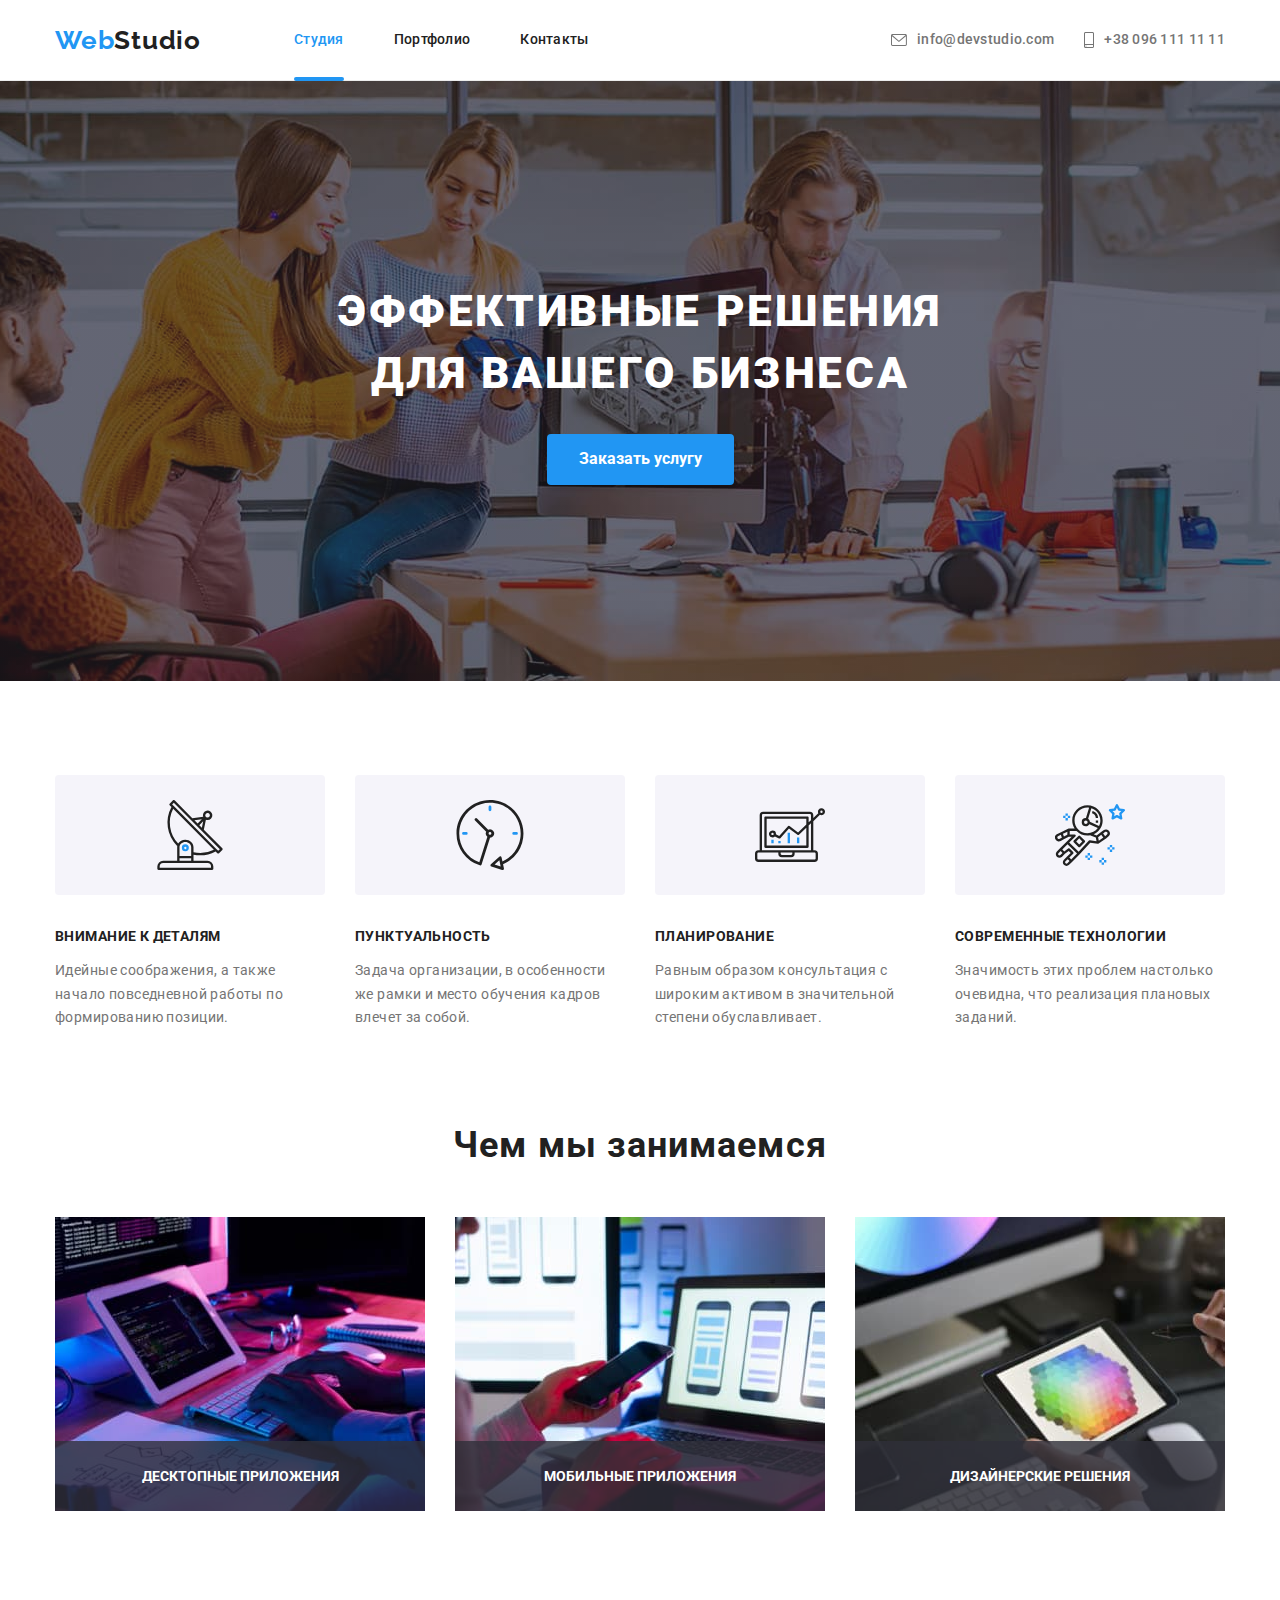
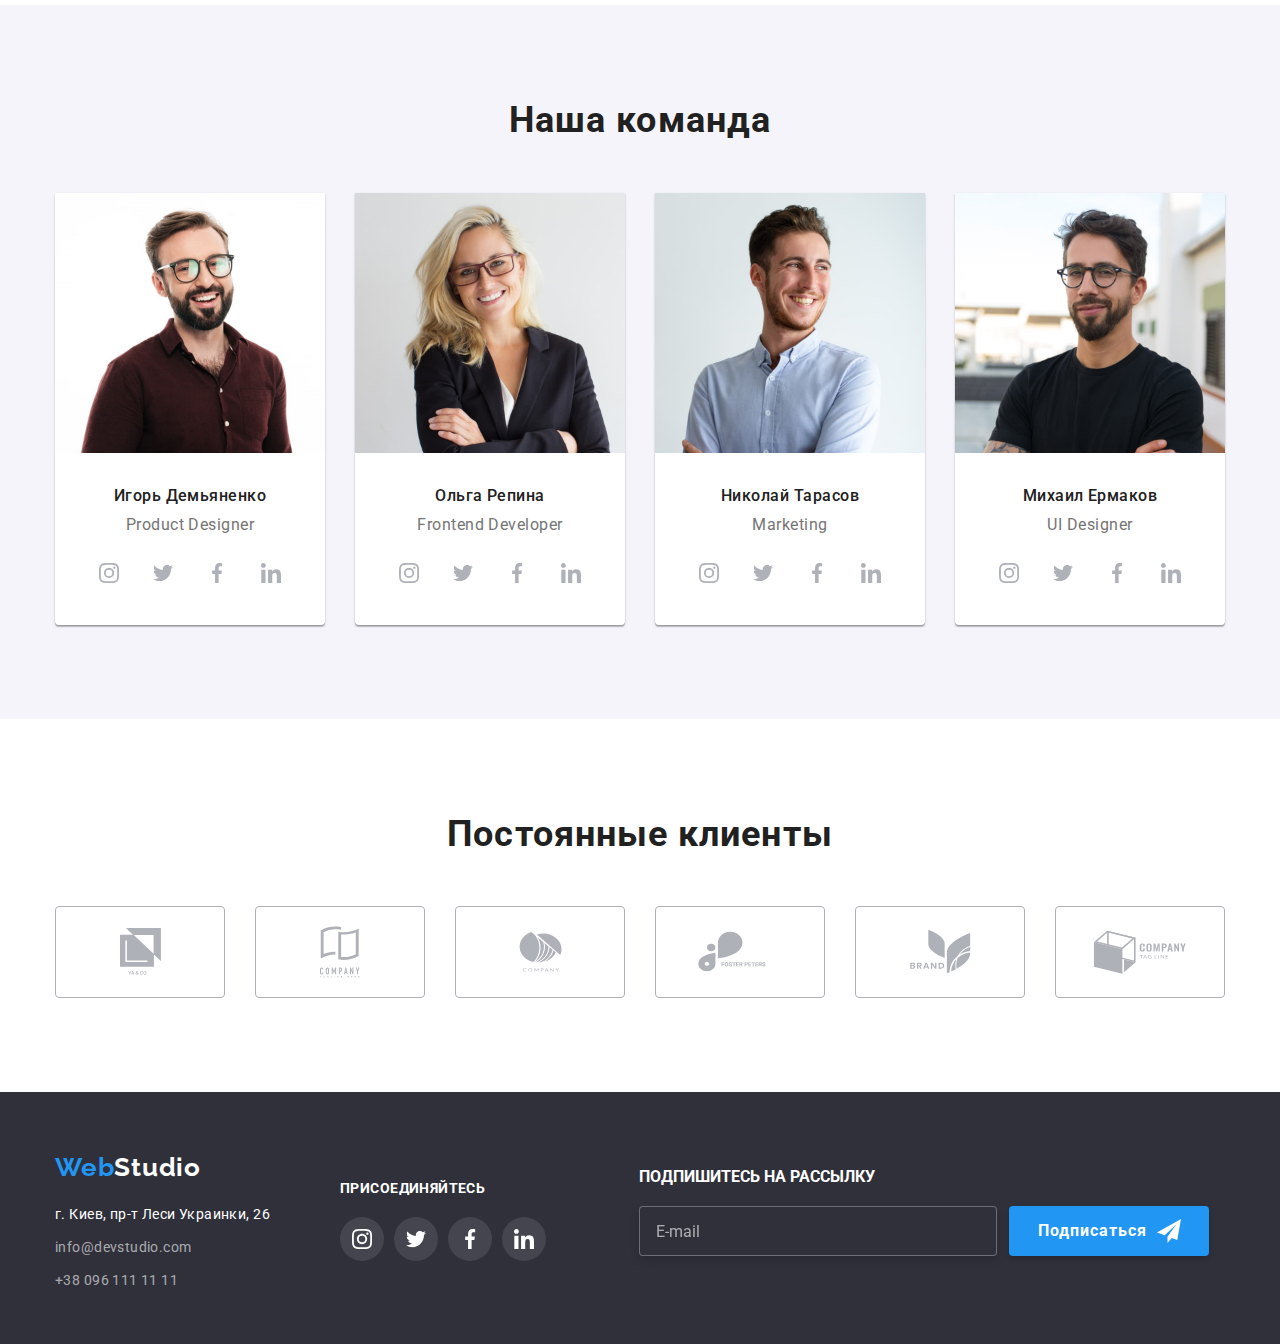
==== index.html @ 185f6398 "Initial commit" ====
<!DOCTYPE html>
<html lang="ru">
<head>
    <meta charset="UTF-8">
    <meta http-equiv="X-UA-Compatible" content="IE=edge">
    <meta name="viewport" content="width=device-width, initial-scale=1.0">
    <title>Web studio</title>
    <link href="https://fonts.googleapis.com/css2?family=Raleway:wght@700&family=Roboto:wght@400;500;700;900&display=swap"
        rel="stylesheet">
    <link rel="stylesheet" href="https://cdnjs.cloudflare.com/ajax/libs/modern-normalize/1.1.0/modern-normalize.min.css">
    <link rel="stylesheet" href="./css/modern-nomalize.css"/>
    <link rel="stylesheet" href="./css/styles.css">
</head>
<body>
    <header class="header">
       <div class="container header-main">
            <nav class="container-nav">
                <a href="./index.html" class="logo-header box"><span class="blue">Web</span>Studio</a>
                <ul class="list">
                    <li><a href="./index.html" class="studio is-active current box">Студия</a></li>
                    <li><a href="./portfolio.html" class="portfolio box">Портфолио</a></li>
                    <li><a href="" class="contacts box">Контакты</a></li>
                </ul>
            </nav>
            <div class="container-div">
                <ul class="list-adress">
                    <li class="adressli">
                        <a href="mailto:info@devstudio.com" class="mail box">
                            <svg class="icon-mail" width="16px" height="12px">
                               <use class="use-mail" href="./imeges/hw/icons.svg#envelope1"></use>
                            </svg>
                            info@devstudio.com</a>
                    </li>
                    <li class="adressli">
                        <a href="tel:+380961111111" class="tel box">
                            <svg class="icon-tel" width="10px" height="16px">
                               <use href="./imeges/hw/icons.svg#smartphone2"></use>
                            </svg>
                            +38 096 111 11 11</a>
                    </li>
                </ul>
            </div>
       </div>
    </header>   
    <main>
        <div class="background-hero">
          <section class="hero">
            <div class="container">
                <h1 class="title">Эффективные решения для вашего бизнеса</h1>
                <button data-modal-open class="button service">Заказать услугу</button>
            </div>
          </section>
        </div>
        <section class="description">
            <div class="container">
                <ul class="lists-a">
                    <li class="box plate">
                        <h3 class="title-attention">Внимание к деталям</h3>
                        <p class="paragraph-ideological">Идейные соображения, а также начало повседневной работы по формированию
                            позиции.</p>
                    </li>
                    <li class="box clock">
                        <h3 class="title-punctuality">Пунктуальность</h3>
                        <p class="paragraph-a-task">Задача организации, в особенности же рамки и место обучения кадров влечет за
                            собой.</p>
                    </li>
                    <li class="box diagram">
                        <h3 class="title-planning">Планирование</h3>
                        <p class="paragraph-equal">Равным образом консультация с широким активом в значительной степени
                            обуславливает.</p>
                    </li>
                    <li class="box astronaut">
                        <h3 class="title-modern">Современные технологии</h3>
                        <p class="paragraph-significance">Значимость этих проблем настолько очевидна, что реализация плановых
                            заданий.</p>
                    </li>
                </ul>
            </div>
        </section>
        <section class="doing">
            <div class="container">
                <h2 class="title-doing">Чем мы занимаемся</h2>
                <ul class="lists-b">
                    <div class="div-doing">
                       <li><img src="./imeges/Чем-мы-занимаемся/img-1.jpg" class="img1 box" alt="img-1.jpg" width="370" height="294"></li>
                       <p class="title-doing-icon">Десктопные приложения</p>
                    </div>
                    <div class="div-doing">
                       <li><img src="./imeges/Чем-мы-занимаемся/img-2.jpg" class="img2 box" alt="img-2.jpg" width="370" height="294"></li>
                       <p class="title-doing-icon">Мобильные приложения</p>
                    </div>
                    <div class="div-doing">
                       <li><img src="./imeges/Чем-мы-занимаемся/img-3.jpg" class="img3 box" alt="img-3.jpg" width="370" height="294"></li>
                       <p class="title-doing-icon">Дизайнерские решения</p>
                </div>
                    
                </ul>
            </div>
        </section>
        <section class="ourteam">
            <div class="container">
                <h2 class="title-team">Наша команда</h2>
                <ul class="lists-c">
                    <li class="igor box"><img src="./imeges/Наша-команда/img-1.jpg" alt="img-1.jpg" width="270" height="260">
                        <div class="employee-and-position">
                            <h3 class="name">Игорь Демьяненко</h3>
                            <p class="position">Product Designer</p>
                            <div class="div-network">
                                <ul class="network box">
                                    <li class="network-employee">
                                        <a class="instagram" href="" target="_blank" rel="noopener noreffer" aria-label="Instagram-icon">
                                        <svg class="svg-instagram" width="20px" height="20px">
                                            <use href="./imeges/hw/icons.svg#instagram1"></use>
                                        </svg>
                                        </a>
                                    </li>
                                    <li class="network-employee">
                                        <a class="twitter" href="">
                                        <svg class="svg-twitter" width="20px" height="20px">
                                            <use href="./imeges/hw/icons.svg#twitter2"></use>
                                        </svg>
                                        </a>
                                    </li>
                                    <li class="network-employee">
                                        <a class="facebook" href="">
                                        <svg class="svg-facebook" width="20px" height="20px">
                                            <use href="./imeges/hw/icons.svg#facebook3"></use>
                                        </svg>
                                        </a>
                                    </li>
                                    <li class="network-employee">
                                        <a class="linkedin" href="">
                                        <svg class="svg-linkedin" width="20px" height="20px">
                                            <use href="./imeges/hw/icons.svg#linkedin4"></use>
                                        </svg>
                                        </a>
                                    </li>
                                </ul>
                            </div>
                        </div> 
                    </li>
                    <li class="olga box"><img src="./imeges/Наша-команда/img-2.jpg" alt="img-2.jpg" width="270" height="260">
                        <div class="employee-and-position">
                            <h3 class="name">Ольга Репина</h3>
                            <p class="position">Frontend Developer</p>
                            <div class="div-network">
                                <ul class="network box">
                                    <li class="network-employee">
                                        <a class="instagram" href="">
                                            <svg class="svg-instagram" width="20px" height="20px">
                                                <use href="./imeges/hw/icons.svg#instagram1"></use>
                                            </svg>
                                        </a>
                                    </li>
                                    <li class="network-employee">
                                        <a class="twitter" href="">
                                            <svg class="svg-twitter" width="20px" height="20px">
                                                <use href="./imeges/hw/icons.svg#twitter2"></use>
                                            </svg>
                                        </a>
                                    </li>
                                    <li class="network-employee">
                                        <a class="facebook" href="">
                                            <svg class="svg-facebook" width="20px" height="20px">
                                                <use href="./imeges/hw/icons.svg#facebook3"></use>
                                            </svg>
                                        </a>
                                    </li>
                                    <li class="network-employee">
                                        <a class="linkedin" href="">
                                            <svg class="svg-linkedin" width="20px" height="20px">
                                                <use href="./imeges/hw/icons.svg#linkedin4"></use>
                                            </svg>
                                        </a>
                                    </li>
                                </ul>
                            </div>
                        </div>
                    </li>
                    <li class="nicholas box"><img src="./imeges/Наша-команда/img-3.jpg" alt="img-3.jpg" width="270" height="260">
                        <div class="employee-and-position">
                            <h3 class="name">Николай Тарасов</h3>
                            <p class="position">Marketing</p>
                            <div class="div-network">
                                <ul class="network box">
                                    <li class="network-employee">
                                        <a class="instagram" href="">
                                            <svg class="svg-instagram" width="20px" height="20px">
                                                <use href="./imeges/hw/icons.svg#instagram1"></use>
                                            </svg>
                                        </a>
                                    </li>
                                    <li class="network-employee">
                                        <a class="twitter" href="">
                                            <svg class="svg-twitter" width="20px" height="20px">
                                                <use href="./imeges/hw/icons.svg#twitter2"></use>
                                            </svg>
                                        </a>
                                    </li>
                                    <li class="network-employee">
                                        <a class="facebook" href="">
                                            <svg class="svg-facebook" width="20px" height="20px">
                                                <use href="./imeges/hw/icons.svg#facebook3"></use>
                                            </svg>
                                        </a>
                                    </li>
                                    <li class="network-employee">
                                        <a class="linkedin" href="">
                                            <svg class="svg-linkedin" width="20px" height="20px">
                                                <use href="./imeges/hw/icons.svg#linkedin4"></use>
                                            </svg>
                                        </a>
                                    </li>
                                </ul>
                            </div>
                        </div>
                    </li>
                    <li class="michael box"><img src="./imeges/Наша-команда/img-4.jpg" alt="img-3.jpg" width="270" height="260">
                        <div class="employee-and-position">
                            <h3 class="name">Михаил Ермаков</h3>
                            <p class="position">UI Designer</p>
                            <div class="div-network">
                                <ul class="network box">
                                    <li class="network-employee">
                                        <a class="instagram" href="">
                                            <svg class="svg-instagram" width="20px" height="20px">
                                                <use href="./imeges/hw/icons.svg#instagram1"></use>
                                            </svg>
                                        </a>
                                    </li>
                                    <li class="network-employee">
                                        <a class="twitter" href="">
                                            <svg class="svg-twitter" width="20px" height="20px">
                                                <use href="./imeges/hw/icons.svg#twitter2"></use>
                                            </svg>
                                        </a>
                                    </li>
                                    <li class="network-employee">
                                        <a class="facebook" href="">
                                            <svg class="svg-facebook" width="20px" height="20px">
                                                <use href="./imeges/hw/icons.svg#facebook3"></use>
                                            </svg>
                                        </a>
                                    </li>
                                    <li class="network-employee">
                                        <a class="linkedin" href="">
                                            <svg class="svg-linkedin" width="20px" height="20px">
                                                <use href="./imeges/hw/icons.svg#linkedin4"></use>
                                            </svg>
                                        </a>
                                    </li>
                                </ul>
                            </div>
                        </div>
                    </li>
                </ul>
            </div>
        </section>
        <section class="customers">
            <div class="container">
                <h2 class="title-customers">Постоянные клиенты</h2>
                <ul class="lists-e">
                    <li>
                        <a class="group1" href="">
                            <svg class="svg-group1" width="41px" height="47px">
                                <use href="./imeges/hw/icons.svg#group1"></use>
                            </svg>
                        </a>  
                    </li>
                    <li>
                        <a class="group2" href="">
                            <svg class="svg-group2" width="40px" height="52px">
                                <use href="./imeges/hw/icons.svg#group2"></use>
                            </svg>
                        </a>
                    </li>
                    <li>
                        <a class="group3" href="">
                            <svg class="svg-group3" width="43px" height="41px">
                                <use href="./imeges/hw/icons.svg#group3"></use>
                            </svg>
                        </a>
                    </li>
                    <li>
                        <a class="group4" href="">
                            <svg class="svg-group4" width="84px" height="41px">
                                <use href="./imeges/hw/icons.svg#group4"></use>
                            </svg>
                        </a>
                    </li>
                    <li>
                        <a class="group5" href="">
                            <svg class="svg-group5" width="63px" height="45px">
                                <use href="./imeges/hw/icons.svg#group5"></use>
                            </svg>
                        </a>
                    </li>
                    <li>
                        <a class="group6 box" href="">
                            <svg class="svg-group6" width="94px" height="44px">
                                <use href="./imeges/hw/icons.svg#group6"></use>
                            </svg>
                        </a>
                    </li>
                </ul>

            </div>
        </section>
    </main>
    
    <footer class="footer">
        <div class="container end">
            <div class="fist-footer-div">
                <a href="./index.html" class="logo-footer box"><span class="blue">Web</span><span class="white">Studio</span></a>
                <address class="address">
                    <ul class="lists-d">
                        <li class="item"><a href="https://goo.gl/maps/WVhNWYt22gfoeqNc8" target="_blank"
                                rel="noopener nofollow noreferrer" class="liaddress box">г. Киев, пр-т Леси Украинки, 26</a></li>
                        <li class="item"><a href="mailto:info@devstudio.com" class="limail box">info@devstudio.com</a></li>
                        <li class="item"><a href="tel:+380961111111" class="litel box">+38 096 111 11 11</a></li>
                    </ul>
                </address>
            </div>

            <div class="second-footer-div box" width="206px" height="80px">
                <h3 class="footer-title">ПРИСОЕДИНЯЙТЕСЬ</h3>
                <ul class="lists-f">
                    <li class="fsocial-list">
                        <a class="fsocial-link" href="">
                            <svg class="instagram-white" width="20px" height="20px">
                                <use href="./imeges/hw/icons.svg#instagram-white"></use>
                            </svg>
                        </a>
                    </li>
                    <li class="fsocial-list">
                        <a class="fsocial-link" href="">
                            <svg class="twitter-white" width="20px" height="20px">
                                <use href="./imeges/hw/icons.svg#twitter-white"></use>
                            </svg>
                        </a>
                    </li>
                    <li class="fsocial-list">
                        <a class="fsocial-link" href="">
                            <svg class="facebook-white" width="20px" height="20px">
                                <use href="./imeges/hw/icons.svg#facebook-white"></use>
                            </svg>
                        </a>
                    </li>
                    <li class="fsocial-list">
                        <a class="fsocial-link" href="">
                            <svg class="linkedin-white" width="20px" height="20px">
                                <use href="./imeges/hw/icons.svg#linkedin-white"></use>
                            </svg>
                        </a>
                    </li>
                </ul>
            </div>
            <!-- Підпишіться -->
            <form class="footer-form">
                <div>
                    <p class="title-subscribe">Подпишитесь на рассылку</p>
                    <div class="footer-form-fild">
                        <label for="footer-subscribe" class="footer-form-lable"></label>
                        <input id="footer-subscribe" type="email" name="email" class="footer-subscribe" placeholder="E-mail">
                        <button type="submit" class=" button button-footer">
                            <svg class="button-footer-icon" width="24px"
                                height="24px">
                                <use href="./imeges/hw/icons.svg#icon-send"></use>
                            </svg>Подписаться</button>
                    </div>
                </div>
            </form>
    </footer>
    <!-- Модалка -->
    <div data-modal class="backdrop is-hidden">
        <div class="modal">
            <button data-modal-close class="close"><svg class="icon-close" width="18px" height="18px">
                    <use href="./imeges/hw/icons.svg#close-black"></use>
                </svg></button>
            <form class="modal-form">
                <div class="title-modal"><strong>Оставьте свои данные, мы вам перезвоним</strong></div>
    
                <div class="form-fild">
                    <label for="user-name" class="form-lable"><span class="label-title">Имя</span></label>
                    <div class="modal-position-icon">
    
                        <input id="user-name" type="text" name="user-name" class="form-input">
                        <svg width="12px" height="12px" class="modal-icon">
                            <use href="./imeges/hw/icons.svg#name-black"></use>
                        </svg>
                    </div>
    
                </div>
    
                <div class="form-fild">
                    <label for="user-tel" class="form-lable"><span class="label-title">Телефон</span></label>
                    <div class="modal-position-icon">
                        <input id="user-tel" type="tel" name="tel" class="form-input">
                        <svg width="13px" height="13px" class="modal-icon">
                            <use href="./imeges/hw/icons.svg#tel-black"></use>
                        </svg>
                    </div>
    
                </div>
    
                <div class="form-fild">
                    <label for="user-email" class="form-lable"><span class="label-title">Почта</span></label>
                    <div class="modal-position-icon">
                        <input id="user-email" type="email" name="email" class="form-input">
                        <svg width="15px" height="12px" class="modal-icon">
                            <use href="./imeges/hw/icons.svg#email-black"></use>
                        </svg>
                    </div>
    
                </div>
    
    
                <label class="label-comment">
                    <span class="label-title-comment">Комментарий</span>
                    <textarea placeholder="Введите текст" name="comment" class="comment"></textarea>
                </label>
    
    
                <label class="form-checkbox">
    
                    <input type="checkbox" name="checkbox" class="form-accept visually-hidden">
                    <span class="checkbox-icon">
                        <svg width="16px" height="15px">
                            <use href="./imeges/hw/icons.svg#check-mark-white"></use>
                        </svg>
                    </span>
                    <span class="checkbox-title">Соглашаюсь с рассылкой и принимаю <a href="" class="contract">Условия
                            договора</a>
                    </span>
                </label>
                <button type="submit" class="button modal-form-button">Отправить</button>
    
            </form>
        </div>
    
    <script src="./js/modal.js"></script>
</body>
</html>
---- css/modern-nomalize.css ----
/*! modern-normalize v1.1.0 | MIT License | https://github.com/sindresorhus/modern-normalize */

/*
Document
========
*/

/**
Use a better box model (opinionated).
*/

*,
::before,
::after {
    box-sizing: border-box;
}

/**
1. Correct the line height in all browsers.
2. Prevent adjustments of font size after orientation changes in iOS.
3. Use a more readable tab size (opinionated).
*/

html {
    line-height: 1.15;
    /* 1 */
    -webkit-text-size-adjust: 100%;
    /* 2 */
    -moz-tab-size: 4;
    /* 3 */
    tab-size: 4;
    /* 3 */
}

/*
Sections
========
*/

/**
1. Remove the margin in all browsers.
2. Improve consistency of default fonts in all browsers. (https://github.com/sindresorhus/modern-normalize/issues/3)
*/

body {
    margin: 0;
    /* 1 */
    font-family:
        system-ui,
        -apple-system,
        /* Firefox supports this but not yet `system-ui` */
        'Segoe UI',
        Roboto,
        Helvetica,
        Arial,
        sans-serif,
        'Apple Color Emoji',
        'Segoe UI Emoji';
    /* 2 */
}

/*
Grouping content
================
*/

/**
1. Add the correct height in Firefox.
2. Correct the inheritance of border color in Firefox. (https://bugzilla.mozilla.org/show_bug.cgi?id=190655)
*/

hr {
    height: 0;
    /* 1 */
    color: inherit;
    /* 2 */
}

/*
Text-level semantics
====================
*/

/**
Add the correct text decoration in Chrome, Edge, and Safari.
*/

abbr[title] {
    text-decoration: underline dotted;
}

/**
Add the correct font weight in Edge and Safari.
*/

b,
strong {
    font-weight: bolder;
}

/**
1. Improve consistency of default fonts in all browsers. (https://github.com/sindresorhus/modern-normalize/issues/3)
2. Correct the odd 'em' font sizing in all browsers.
*/

code,
kbd,
samp,
pre {
    font-family:
        ui-monospace,
        SFMono-Regular,
        Consolas,
        'Liberation Mono',
        Menlo,
        monospace;
    /* 1 */
    font-size: 1em;
    /* 2 */
}

/**
Add the correct font size in all browsers.
*/

small {
    font-size: 80%;
}

/**
Prevent 'sub' and 'sup' elements from affecting the line height in all browsers.
*/

sub,
sup {
    font-size: 75%;
    line-height: 0;
    position: relative;
    vertical-align: baseline;
}

sub {
    bottom: -0.25em;
}

sup {
    top: -0.5em;
}

/*
Tabular data
============
*/

/**
1. Remove text indentation from table contents in Chrome and Safari. (https://bugs.chromium.org/p/chromium/issues/detail?id=999088, https://bugs.webkit.org/show_bug.cgi?id=201297)
2. Correct table border color inheritance in all Chrome and Safari. (https://bugs.chromium.org/p/chromium/issues/detail?id=935729, https://bugs.webkit.org/show_bug.cgi?id=195016)
*/

table {
    text-indent: 0;
    /* 1 */
    border-color: inherit;
    /* 2 */
}

/*
Forms
=====
*/

/**
1. Change the font styles in all browsers.
2. Remove the margin in Firefox and Safari.
*/

button,
input,
optgroup,
select,
textarea {
    font-family: inherit;
    /* 1 */
    font-size: 100%;
    /* 1 */
    line-height: 1.15;
    /* 1 */
    margin: 0;
    /* 2 */
}

/**
Remove the inheritance of text transform in Edge and Firefox.
*/

button,
select {
    text-transform: none;
}

/**
Correct the inability to style clickable types in iOS and Safari.
*/

button,
[type='button'],
[type='reset'],
[type='submit'] {
    -webkit-appearance: button;
}

/**
Remove the inner border and padding in Firefox.
*/

::-moz-focus-inner {
    border-style: none;
    padding: 0;
}

/**
Restore the focus styles unset by the previous rule.
*/

:-moz-focusring {
    outline: 1px dotted ButtonText;
}

/**
Remove the additional ':invalid' styles in Firefox.
See: https://github.com/mozilla/gecko-dev/blob/2f9eacd9d3d995c937b4251a5557d95d494c9be1/layout/style/res/forms.css#L728-L737
*/

:-moz-ui-invalid {
    box-shadow: none;
}

/**
Remove the padding so developers are not caught out when they zero out 'fieldset' elements in all browsers.
*/

legend {
    padding: 0;
}

/**
Add the correct vertical alignment in Chrome and Firefox.
*/

progress {
    vertical-align: baseline;
}

/**
Correct the cursor style of increment and decrement buttons in Safari.
*/

::-webkit-inner-spin-button,
::-webkit-outer-spin-button {
    height: auto;
}

/**
1. Correct the odd appearance in Chrome and Safari.
2. Correct the outline style in Safari.
*/

[type='search'] {
    -webkit-appearance: textfield;
    /* 1 */
    outline-offset: -2px;
    /* 2 */
}

/**
Remove the inner padding in Chrome and Safari on macOS.
*/

::-webkit-search-decoration {
    -webkit-appearance: none;
}

/**
1. Correct the inability to style clickable types in iOS and Safari.
2. Change font properties to 'inherit' in Safari.
*/

::-webkit-file-upload-button {
    -webkit-appearance: button;
    /* 1 */
    font: inherit;
    /* 2 */
}

/*
Interactive
===========
*/

/*
Add the correct display in Chrome and Safari.
*/

summary {
    display: list-item;
}
---- css/styles.css ----
/* html{
    box-sizing: border-box;
}
*,
*::before,
*::after{
    box-sizing: inherit;
} */
:root {
    --primary-text-color: #757575;
    --title-text-color: #212121;
    --accent-color1: #2196F3;
    --accent-color2: #FFFFFF;
    --background-color: #FFFFFF;
    --other-background-color: #F5F4FA;
    --background: #2F303A;
    --blue-background: #2196F3;
    --items: 3;/* кількість карток в рядку */
    --indent: 30px;/* відступи між картками */
    --color-icon: #AFB1B8;
    --primary-bg-color: #E5E5E5;
    --transform-1: 250ms cubic-bezier(0.4, 0, 0.2, 1);
}
/*основний колір фону #FFFFFF*/
/*другорядний колір фону #F5F4FA*/
/*1 колір тексту #757575*/
/*2 колір тексту #212121*/
/*3 колір тексту #2196F3*/
/*4 колір тексту #FFFFFF*/

/* WebStudio */

body{
    margin: 0px;
    background-color: #FFFFFF;
    font-family: 'Roboto', sans-serif;
    color: #757575;
}

.container{
    width: 1200px;
    margin-left: auto;
    margin-right: auto;
    padding-left: 15px;
    padding-right: 15px;
    /* outline: 2px solid cyan; */
}
.visually-hidden {
    position: absolute;
    width: 1px;
    height: 1px;
    margin: -1px;
    border: 0;
    padding: 0;

    white-space: nowrap;
    clip-path: inset(100%);
    clip: rect(0 0 0 0);
    overflow: hidden;
}
 
/* Логотип хедера */
.logo-header{
    font-weight: 700;
    font-size: 26px;
    line-height: 1.19;
    letter-spacing: 0.03em;
    color: var(--title-text-color);
    text-decoration: none;
    font-family: 'Raleway', sans-serif;
}

/* Посилання */


/* Сіра лінія в хедері */
.header{
    border-bottom: 1px solid #ECECEC
}


/* Прибирає крапки в списках */
.list,
.lists-a,
.lists-b,
.lists-c,
.lists-d,
.lists-e,
.lists-f{
    list-style: none;
    padding-left: 0;
    display: block;
    margin: 0;
}

.list-item:not(:last-child) {
    margin-bottom: 12px;
}
.list-item:not(:last-child) {
    margin-bottom: 12px;
}
.lists-a,
.lists-b,
.lists-c,
.lists-e{
    justify-content: center;
    align-items: center;
    justify-content: space-between;
    display: flex;
}

.list-adress{
    list-style: none;
    padding: 0px;
    margin: 0px;
}

.list,
.list-adress{
    display: flex;
}
ul.list{
    margin: 0px 0px 0px 93px;
    padding: 0;
}
.container-div{
    margin-left: auto;
}

.header-main,
.container-nav{
    display: flex;
    align-items: center;
}

.list li:not(:last-child){
    margin-right: 50px;
}

.list-adress li:not(:last-child){
    margin-right: 30px;
}
.container-nav .studio,
.container-nav .portfolio,
.container-nav .contacts,
.container-div .mail,
.container-div .tel{
    display: block;
    padding-top: 32px;
    padding-bottom: 32px;
}


/*посилання*/
.studio,
.portfolio,
.contacts{
    font-weight: 500;
    font-size: 14px;
    line-height: 1.1;
    letter-spacing: 0.02em;
    color: var(--title-text-color);
    text-decoration: none;
    display: inline-block;

    transition: color var(--transform-1);
}
.list .studio.current,
.list .portfolio.current{
    color: var(--accent-color1);
    
}

.blue,
.studio:focus,
.portfolio:focus,
.contacts:focus,
.mail:focus,
.tel:focus,
.studio:hover,
.portfolio:hover,
.contacts:hover{
    color: var(--accent-color1);
    
}

/* Підкреслення під поточною сторінкою */
.studio,
.portfolio{
    position: relative;
}
.studio.is-active,
.portfolio.is-active {
    color: var(--blue-background);
}

.studio.is-active::after,
.portfolio.is-active::after{
    position: absolute;
    content: "";
    bottom: -1px;
    left: 0;
    border-radius: 2px;
    width: 100%;
    height: 4px;
    background-color: var(--blue-background);
}

/*  */
.adressli{
    position:relative;
}

.adressli .mail,
.adressli .tel{
    display: flex;
    align-items: center;
    font-weight: 500;
    font-size: 14px;
    line-height: 1.1;
    letter-spacing: 0.02em;
    text-decoration: none;
    color: var(--primary-text-color);
    
    transition: color var(--transform-1);
}

.icon-mail,
.icon-tel{
    vertical-align:middle;
    fill: currentColor;
    margin-right: 10px;

    transition: color var(--transform-1);
}


.mail:hover,
.tel:hover{
    color: #2196F3;
    
}

.mail:hover .icon-mail,
.tel:hover .icon-tel{
    fill: var(--blue-background);
    
}
.mail:focus,
.tel:focus {
    color: #2196F3;
    
}

.mail:focus .icon-mail,
.tel:focus .icon-tel {
    fill: var(--blue-background);
    
}


.list-adress{
    align-items: center;
}

/*main*/
.background-hero {
    max-width: 1600px;
    height: 600px;
    margin-left: auto;
    margin-right: auto;
    background-image: linear-gradient(rgba(47, 48, 58, 0.4), rgba(47, 48, 58, 0.4)), 
    url(../imeges/hw/Img\ \(1\)\ \(2\).jpg), url(../imeges/hw/Img\ \(1\)\ \(2\).jpg);
    background-position: center;
}

.hero{
    text-align: center;
    padding-top: 200px;
    padding-bottom: 200px;
    background-image: linear-gradient();
}
.title{
    font-weight: 900;
    font-size: 44px;
    line-height: 1.4;
    letter-spacing: 0.06em;
    text-transform: uppercase;
    color: var(--accent-color2);
    display: inline-block;
    
    margin-top: 0px;
    margin-bottom: 30px;
    display: flex;
    width: 696px;
    margin-left: auto;
    margin-right: auto;
}
/*  */
.button{
    color: var(--title-text-color);
    background-color: var(--background-color);
    box-shadow: 0px 4px 4px rgba(0, 0, 0, 0.15);

    border-radius: 4px;
    border: none;
    font-weight: 700;
    font-size: 16px;
    line-height: 1.9;
    cursor: pointer;
    display: flex;
}


.button.service{
    background: var(--blue-background);
    color: var(--accent-color2);
    border-color: transparent;
    display: inline-block;
    text-transform: none;
    padding: 10px 32px;
    text-decoration: none;
    border-radius: 4px;

    transition-property: color, background-color, box-shadow;
    transition-duration: 250ms;
    transition-timing-function: cubic-bezier(0.4, 0, 0.2, 1);
}
    
.button.service:hover,
.button.service:focus {
    color: var(--accent-color2);
    background-color: var(--blue-background);
    outline: none;
    
    box-shadow: 0px 3px 1px rgba(0, 0, 0, 0.1),
                0px 1px 2px rgba(0, 0, 0, 0.08),
                0px 2px 2px rgba(0, 0, 0, 0.12);
}
    
.hero .button.service:hover,
.hero .button.service:focus {
    background-color: #188ce8;
    outline: none;
}
/*  */

.box.plate::before {
    content: '';
    display: block;
    height: 120px;
    border-radius: 4px;
    background-repeat: no-repeat;
    background-position: center;
    background-color: var(--other-background-color);
    background-image: url(../imeges/hw/original.svg/plate1.svg);
}
.box.clock::before {
    content: '';
    display: block;
    height: 120px;
    border-radius: 4px;
    background-repeat: no-repeat;
    background-position: center;
    background-color: var(--other-background-color);
    background-image: url(../imeges/hw/original.svg/clock2.svg);
}
.box.diagram::before {
    content: '';
    display: block;
    height: 120px;
    border-radius: 4px;
    background-repeat: no-repeat;
    background-position: center;
    background-color: var(--other-background-color);
    background-image: url(../imeges/hw/original.svg/diagram3.svg);
}
.box.astronaut::before{
    content: '';
    display: block;
    height: 120px;
    border-radius: 4px;
    background-repeat: no-repeat;
    background-position: center;
    background-color: var(--other-background-color);
    background-image: url(../imeges/hw/original.svg/astronaut4.svg);
}


.img1.box,
.img2.box,
.img3.box{
    display: block;
}
.div-doing{
    position: relative;
    
}
.div-doing::before{
    
    position: absolute;
    content: "";
    height: 70px;
    width: 100%;
    left: 0;
    bottom: 0;
    background: rgba(47, 48, 58, 0.8);
}

.doing .title-doing-icon{
    position: absolute;
    bottom: 0;
    left: 0;
    right: 0;
    margin: 0;
    padding-top: 27px;
    padding-bottom: 27px;
    font-weight: 700;
    font-size: 14px;
    line-height: 1.143;
    text-align: center;
    text-transform: uppercase;
    color: var(--accent-color2);
}

.description {
    padding-top: 94px;
    align-items: center;
    display: flex;
}

.title-attention,
.title-punctuality,
.title-planning,
.title-modern{
    font-weight: 700;
    font-size: 14px;
    line-height: 1.7;
    letter-spacing: 0.03em;
    text-transform: uppercase;
    color: var(--title-text-color);
    margin-bottom: 10px;
    margin-top: 30px;
    width: 270px;
}
.paragraph-ideological,
.paragraph-a-task,
.paragraph-equal,
.paragraph-significance {
    font-weight: 400;
    font-size: 14px;
    line-height: 1.7;
    letter-spacing: 0.03em;
    color: var(--primary-text-color);
    margin-top: 0px;
    margin-bottom: 0px;
    width: 270px;
}
.doing{
    padding-top: 94px;
    padding-bottom: 94px;
}

.title-doing{
    font-weight: 700;
    font-size: 36px;
    line-height: 1.2;
    text-align: center;
    letter-spacing: 0.03em;
    color: var(--title-text-color);
    margin-bottom: 50px;
    margin-top: 0;
}
/* 
.box{
    outline: 2px solid tomato;
} */

.ourteam{
    background: var(--other-background-color);
    padding-top: 94px;
    padding-bottom: 94px;
   
}

.title-team{
    font-weight: 700;
    font-size: 36px;
    line-height: 1.2;
    text-align: center;
    letter-spacing: 0.03em;
    color: var(--title-text-color);
    margin-top: 0px;
    margin-bottom: 50px;
}

.igor,
.olga,
.nicholas,
.michael{
    background: var(--background-color);
    box-shadow: 0px 1px 3px rgba(0, 0, 0, 0.12), 0px 1px 1px rgba(0, 0, 0, 0.14), 0px 2px 1px rgba(0, 0, 0, 0.2);
    border-radius: 0px 0px 4px 4px;
}
.name,
.position{
    
    font-size: 16px;
    line-height: 1.18;
    text-align: center;
    letter-spacing: 0.03em;
}
.name{
    margin-top: 0px;
    margin-bottom: 10px;
    font-weight: 500;
    
}
.position{
    margin-top: 0px;
    margin-bottom: 0px;
    font-weight: 400;
}
.employee-and-position{
    padding-top: 30px;
    padding-bottom: 30px; 
}


.igor.box,
.olga.box,
.nicholas.box,
.michael.box{
    width: 270px;
}

.igor .name,
.olga .name,
.nicholas .name,
.michael .name{
    color: var(--title-text-color);
}
.lists-c{
    margin-top: 0px;
}

.network{
    display: flex;
    padding: 0;
    margin: 0;
    list-style: none;
    align-items: center;
    justify-content: center;
    margin-top: 16px;
    
}

.network-employee{
    display: flex;  
}
.network-employee:not(:last-child) {
    margin-right: 10px;
}


.instagram,
.twitter,
.facebook,
.linkedin{
    display: inline-block;
    padding: 0;
    border: none;
    cursor: pointer;
    border-radius: 50%;
    width: 44px;
    height: 44px;
    display: flex;
    justify-content: center;
    align-items: center;

    transition: fill, background-color var(--transform-1);
}

.svg-instagram,
.svg-twitter,
.svg-facebook,
.svg-linkedin{
    fill: currentColor;
    fill: #AFB1B8;  
}

.instagram:hover,
.twitter:hover,
.facebook:hover,
.linkedin:hover{
    background-color: var(--blue-background);
    
}
.instagram:focus,
.twitter:focus,
.facebook:focus,
.linkedin:focus {
    background-color: var(--blue-background);
    
}

.instagram:hover .svg-instagram,
.twitter:hover .svg-twitter,
.facebook:hover .svg-facebook,
.linkedin:hover .svg-linkedin {
    fill: #FFFFFF;
    
}
.instagram:focus .svg-instagram,
.twitter:focus .svg-twitter,
.facebook:focus .svg-facebook,
.linkedin:focus .svg-linkedin {
    fill: #FFFFFF;
    
}

/* //////////////////////Клієнти//////////////////////////// */
.customers{
    padding-top: 94px;
    padding-bottom: 94px;
}
.title-customers{
    font-weight: 700;
    font-size: 36px;
    line-height: 1.2;
    text-align: center;
    letter-spacing: 0.03em;
    color: var(--title-text-color);
    margin-top: 0px;
    margin-bottom: 50px;
}
.group1,
.group2,
.group3,
.group4,
.group5,
.group6{
    width: 170px;
    height: 92px;
    border: 1px solid #AFB1B8;
    border-radius: 4px;
    display: flex;
    justify-content: center;
    align-items: center;
    cursor: pointer;
    padding: 0;
    fill: var(--color-icon);

    transition: fill var(--transform-1);
}

.group1:hover .svg-group1,
.group2:hover .svg-group2,
.group3:hover .svg-group3,
.group4:hover .svg-group4,
.group5:hover .svg-group5,
.group6:hover .svg-group6,
.group1:focus .svg-group1,
.group2:focus .svg-group2,
.group3:focus .svg-group3,
.group4:focus .svg-group4,
.group5:focus .svg-group5,
.group6:focus .svg-group6 {
    fill: var(--blue-background);   
}


.group1:hover,
.group2:hover,
.group3:hover,
.group4:hover,
.group5:hover,
.group6:hover,
.group1:focus,
.group2:focus,
.group3:focus,
.group4:focus,
.group5:focus,
.group6:focus {
    border: 1px solid var(--blue-background);
    
}


.lists-b{
    margin-top: 0px;
    margin-bottom: 0;
}

.footer{
    max-height: 252px;
    background: var(--background);
    margin-left: auto;
    margin-right: auto;
    padding-top: 60px;
    padding-bottom: 60px;
}

.logo-footer{
    font-weight: 700;
    font-size: 26px;
    line-height: 1.2;
    letter-spacing: 0.03em;
    text-decoration: none;
    font-family: 'Raleway', sans-serif;
    margin-bottom: 20px;
    display: flex;
    display: inline-block;
}

.lists-d{
    margin-top: 0;
    margin-bottom: 0;
    display: flex;
    flex-direction: column; 
}
.lists-d .item:not(:last-child) {
    margin-bottom: 9px;
}

.white{
    color: var(--accent-color2);
}
.liaddress{
    font-weight: 400;
    font-size: 14px;
    line-height: 1.7;
    letter-spacing: 0.03em;
    text-decoration: none;
    color: var(--accent-color2);

    transition: color var(--transform-1);
}

.liaddress:hover,
.liaddress:focus,
.limail:hover,
.limail:focus,
.litel:hover,
.litel:focus{
    color: var(--accent-color1);
    
}

.limail{
    font-weight: 400;
    font-size: 14px;
    line-height: 1.7;
    letter-spacing: 0.03em;
    text-decoration: none;
    color: rgba(255, 255, 255, 0.6);

    transition: color var(--transform-1);
}

.litel{
    font-weight: 400;
    font-size: 14px;
    line-height: 1.7;
    text-decoration: none;
    letter-spacing: 0.03em;
    color: rgba(255, 255, 255, 0.6);

    transition: color var(--transform-1);
}

.address{
    font-style: normal
}
.join{
    tab-size: 4;
    line-height: 1.15;
    margin-left: 70px;
    padding-top: 15px;
}
.lists-f{
    margin-top: 0;
    margin-bottom: 0;
    display: flex;
    flex-direction:row;
}
.fsocial-link{
    width: 44px;
    height: 44px;
}
.fsocial-list{
    transition: color var(--transform-1);
}

.fsocial-list:hover{
    fill: var(--blue-background);
    
}

.second-footer-div{
    margin-left: 70px;
    margin-right: 93px;
    padding-top: 15px;
    line-height: 18.4px;
    tab-size: 4;
    text-size-adjust: 100%
}
.container.end{
   display: flex; 
}
.footer-title{
    font-family: 'Roboto', sans-serif;
    font-weight: 700;
    font-size: 14px;
    line-height: 1.14;
    letter-spacing: 0.03em;
    text-transform: uppercase;
    color: var(--accent-color2);
    margin-bottom: 20px;
}

.fsocial-link{
    display: flex;
    justify-content: center;
    align-items: center;
    width: 44px;
    height: 44px;
    border-radius: 50%;
    background: rgba(255, 255, 255, 0.1);

    transition: background-color var(--transform-1);
}

.instagram-white,
.twitter-white,
.facebook-white,
.linkedin-white{
    fill: var(--accent-color2);
}

.fsocial-list:not(:last-child) {
    margin-right: 10px;
}

.fsocial-link:hover{
    background-color: var(--blue-background);
    
}
.fsocial-link:focus {
    background-color: var(--blue-background);
    
}

/* Підпишіться */
.footer-form {
    display: flex;
    margin-right: 0;
}

.footer-form-fild {
    display: flex;
    margin-bottom: 0px;
}

.title-subscribe {
    font-weight: 700;
    line-height: 1.14;
    text-transform: uppercase;
    color: var(--accent-color2);
    margin-bottom: 20px;
}

.footer-subscribe {
    width: 358px;
    height: 50px;
    background-color: var(--background);
    border: 1px solid rgba(255, 255, 255, 0.3);
    filter: drop-shadow(0px 4px 4px rgba(0, 0, 0, 0.15));
    border-radius: 4px;
    margin-right: 12px;
    padding-right: 5px;
    padding-left: 16px;
    color: var(--accent-color2);
    transition: border var(--transform-1);
}

.footer-subscribe:focus {
    transition: border var(--transform-1);
}

.footer-subscribe::placeholder {
    width: 47px;
    height: 20px;

    font-weight: 400;
    font-size: 16px;
    line-height: 1.25;
    align-items: center;

    color: rgba(255, 255, 255, 0.6);
}

.button-footer {
    position: relative;

    border-radius: 4px;
    border: none;
    background-color: var(--accent-color1);
    color: var(--accent-color2);
    height: 50px;

    font-weight: 700;
    font-size: 16px;
    line-height: 1.88;
    letter-spacing: 0.06em;

    padding: 10px 62px 10px 29px;
    box-shadow: 0px 4px 4px rgba(0, 0, 0, 0.15);
    cursor: pointer;
}

.button-footer-icon {
    position: absolute;
    top: 13px;
    right: 28px;
    fill: var(--background-color);
}


/*////////////////////////////////////////*/

/*Портфоліо*/

.buttons-portfolio,
.icon{
    list-style: none;
    display: flex;  
}
.icon {
    
    flex-wrap: wrap;
    margin-bottom: 0px;
    margin-top: 50px;
    padding-left: 0;
}
.icon .img {
    display: block;
}
.buttons-portfolio{
    margin: 0px;
    padding-left: 0;
    justify-content: center;
}
.buttons-portfolio .item:not(:last-child){
    margin-right: 8px;
}

.button-all.box:hover,
.button-web.box:hover,
.button-applications.box:hover,
.button-design.box:hover,
.button-marketing.box:hover,
.button-all.box:focus,
.button-web.box:focus,
.button-applications.box:focus,
.button-design.box:focus,
.button-marketing.box:focus {
    box-shadow:0px 1px 2px rgba(0, 0, 0, 0.08);
    box-shadow:0px 3px 1px rgba(0, 0, 0, 0.1);
    box-shadow:0px 4px 4px rgba(0, 0, 0, 0.25);   
}

.options{
    padding-top: 94px;
    padding-bottom: 94px;
}

.button-all,
.button-web,
.button-applications,
.button-design,
.button-marketing{
    border: none;
    background: var(--other-background-color);
    cursor: pointer;
    color: var(--title-text-color);
    font-weight: 500;
    font-size: 16px;
    line-height: 1.6;
    letter-spacing: 0.03em;
    font-family: 'Roboto', sans-serif;
    display: inline-block;
    text-transform: none;
    padding: 6px 22px;
    text-decoration: none;
    border-radius: 4px;

    transition: background-color var(--transform-1);
}

.button-all:hover,
.button-all:focus,
.button-web:hover,
.button-web:focus,
.button-applications:hover,
.button-applications:focus,
.button-design:hover,
.button-design:focus,
.button-marketing:hover,
.button-marketing:focus{
    background-color: var(--blue-background);
    border-color: transparent;
    color: var(--accent-color2);
    
}

.icon>.a-сard {
    color: inherit;
    
}

/*  */
.surfacing{
    position:relative;
    overflow: hidden;
}
.surfacing-text {
    position: absolute;
    top: 0;
    left: 0;
    transform: translateY(100%);
    padding: 63px 24px;
    background: rgba(33, 150, 243, 0.9);
    transition: transform var(--transform-1);
}

.surfacing-text-icon {
    font-weight: 400;
    font-size: 18px;
    line-height: 1.56;
    letter-spacing: 0.03em;
    color: #FFFFFF;

}

.icon .a-сard:hover .surfacing-text,
.icon .a-сard:focus .surfacing-text {
    transform: translateY(0%);
}


.techno,
.poster,
.seafood,
.prime,
.boxes,
.inspiration,
.edition,
.lab,
.business{
    background: var(--background-color);
    border: 1px solid #EEEEEE;
}

.techno-title,
.poster-title,
.seafood-title,
.prime-title,
.boxes-title,
.inspiration-title,
.edition-title,
.lab-title,
.business-title{
    font-weight: 700;
    font-size: 18px;
    line-height: 1.9;
    letter-spacing: 0.06em;
    color: var(--title-text-color);
    margin: 0px 0px 4px 0px;
    padding-left: 24px;
    padding-right: 24px;
}

.techno-text,
.poster-text,
.seafood-text,
.prime-text,
.boxes-text,
.inspiration-text,
.edition-text,
.lab-text,
.business-text{
    font-weight: 400;
    font-size: 16px;
    line-height: 1.9;
    letter-spacing: 0.03em;
    color: var(--primary-text-color);
    margin: 0px;
    padding-left: 24px;
    padding-right: 24px;
}

.text-icon{
    padding-top: 20px;
    padding-bottom: 20px;
    border-right: 1px solid #eeeeee;
    border-bottom: 1px solid #eeeeee;
    border-left: 1px solid #eeeeee;
}

/* ширина ліжок */
.element .box{
    width: 370px;
    overflow: hidden;
    position: relative;
    transition: color var(--transform-1);
}

.a-сard{
    text-decoration:none
}

.icon .element:nth-child(n + 7) {
    margin-bottom: 0px;
}

.icon .element:nth-child(3n + 1) {
    margin-left: 0px;
}

.icon .element:nth-child(3n) {
    margin-right: 0px;
}
.icon .element:nth-child(-n + 3) {
    margin-top: 0px;
}
.element {
    flex-basis: calc((100% - var(--indent) * var(--items)) / var(--items));
    margin: calc(var(--indent) / 2);
}
.element.box:hover{
    box-shadow: 0px 1px 1px rgba(0, 0, 0, 0.12),
                0px 4px 4px rgba(0, 0, 0, 0.06),
                1px 4px 6px rgba(0, 0, 0, 0.16);
}



/* Модальне вікно */
.backdrop {
    position: fixed;
    top: 0;
    left: 0;
    width: 100%;
    height: 100%;
    background-color: rgba(0, 0, 0, 0.2);
    transition: opacity 250ms cubic-bezier(0.44, 1.09, 1, 0.33),
        visibility 250ms cubic-bezier(0.44, 1.09, 1, 0.33);

    opacity: 1;
    visibility: visible;
    pointer-events: initial;
}

.backdrop.is-hidden {
    opacity: 0;
    pointer-events: none;
    visibility: hidden;
}

.modal {
    position: absolute;
    top: 50%;
    left: 50%;
    transform: translate(-50%, -50%);

    min-width: 528px;
    min-height: 581px;
    padding: 40px;
    background-color: var(--background-color);
    box-shadow: 0px 1px 3px rgba(0, 0, 0, 0.12), 0px 1px 1px rgba(0, 0, 0, 0.14),
        0px 2px 1px rgba(0, 0, 0, 0.2);
    border-radius: 4px;
}

.close {
    position: absolute;
    display: flex;
    align-items: center;
    justify-content: center;
    top: 8px;
    right: 8px;
    width: 30px;
    height: 30px;
    border-radius: 50%;
    background-color: transparent;

    fill: rgba(0, 0, 0, 1);
    border: 1px solid rgba(0, 0, 0, 0.1);
    cursor: pointer;
    transition: fill var(--transform-1);
}

.close:hover,
.close:focus {
    fill: var(--accent-color1);
}

.modal-form {
    display: block;
}

.title-modal {
    font-size: 20px;
    text-align: center;
    color: var(--title-text-color);
    margin-bottom: 12px;
}

.label-title {
    display: block;
    font-size: 12px;
    line-height: 1.16;
    letter-spacing: 0.01em;
    color: var(--primary-text-color);
}

.form-lable {
    display: block;
    margin-bottom: 4px;
    font-size: 12px;
    line-height: 1.16;
    letter-spacing: 0.01em;
    color: var(--primary-text-color);
}

.form-fild {
    margin-bottom: 10px;
}

.modal-position-icon {
    position: relative;
}

.modal-icon {
    position: absolute;
    top: 50%;
    left: 15px;
    transform: translateY(-50%);
    transition: fill var(--transform-1);
}

.form-input {
    display: block;
    width: 100%;
    height: 40px;
    padding-left: 42px;
    border: 1px solid #21212133;
    border-radius: 4px;
    transition: border var(--transform-1);
    cursor: pointer;
}

.form-input:focus-within,
.comment:focus-within {
    outline: none;
    border: 1px solid var(--accent-color1);
    border-radius: 4px;
}

.form-input:focus-within+.modal-icon {
    fill: var(--accent-color1);

    cursor: pointer;
}

textarea {
    display: block;
    resize: none;
    width: 100%;
    height: 120px;
    padding: 12px 16px;
    cursor: pointer;
}

textarea::placeholder {
    color: #75757580;
}

.label-title-comment {
    display: block;
    font-size: 12px;
    line-height: 1.17;
    letter-spacing: 0.01em;
    color: var(--primary-text-color);
    margin-bottom: 4px;
}

.label-comment {
    display: block;
    margin-bottom: 20px;
}

.comment {
    border: 1px solid #21212133;
    border-radius: 4px;
    transition: border var(--transform-1);
}

.form-checkbox {
    display: flex;
    align-items: center;
    justify-content: center;
    margin-bottom: 30px;
}

.checkbox-title {
    font-weight: 400;
    font-size: 14px;
    line-height: 1.71;
    color: var(--primary-text-color);
}

.checkbox-icon {
    display: inline-flex;
    align-items: center;
    justify-content: center;
    width: 16px;
    height: 15px;
    outline: 2px solid #212121;
    outline-offset: -2px;
    border-radius: 2px;
    margin-right: 4px;

    transition: background-color var(--transform-1), 
    outline var(--transform-1);
}

.form-accept:checked+.checkbox-icon {
    background-color: var(--accent-color1);
    outline: 2px solid var(--accent-color1);
    outline-offset: -2px;
}

.modal-form-button {
    display: block;
    margin-left: auto;
    margin-right: auto;
    padding: 10px 56px 10px 55px;

    font-weight: 700;

    line-height: 1.88;
    align-items: center;
    text-align: center;
    letter-spacing: 0.06em;

    color: var(--accent-color2);

    background: #188ce8;
    box-shadow: 0px 4px 4px rgba(0, 0, 0, 0.15);
}

.contract {
    color: var(--accent-color1);
}
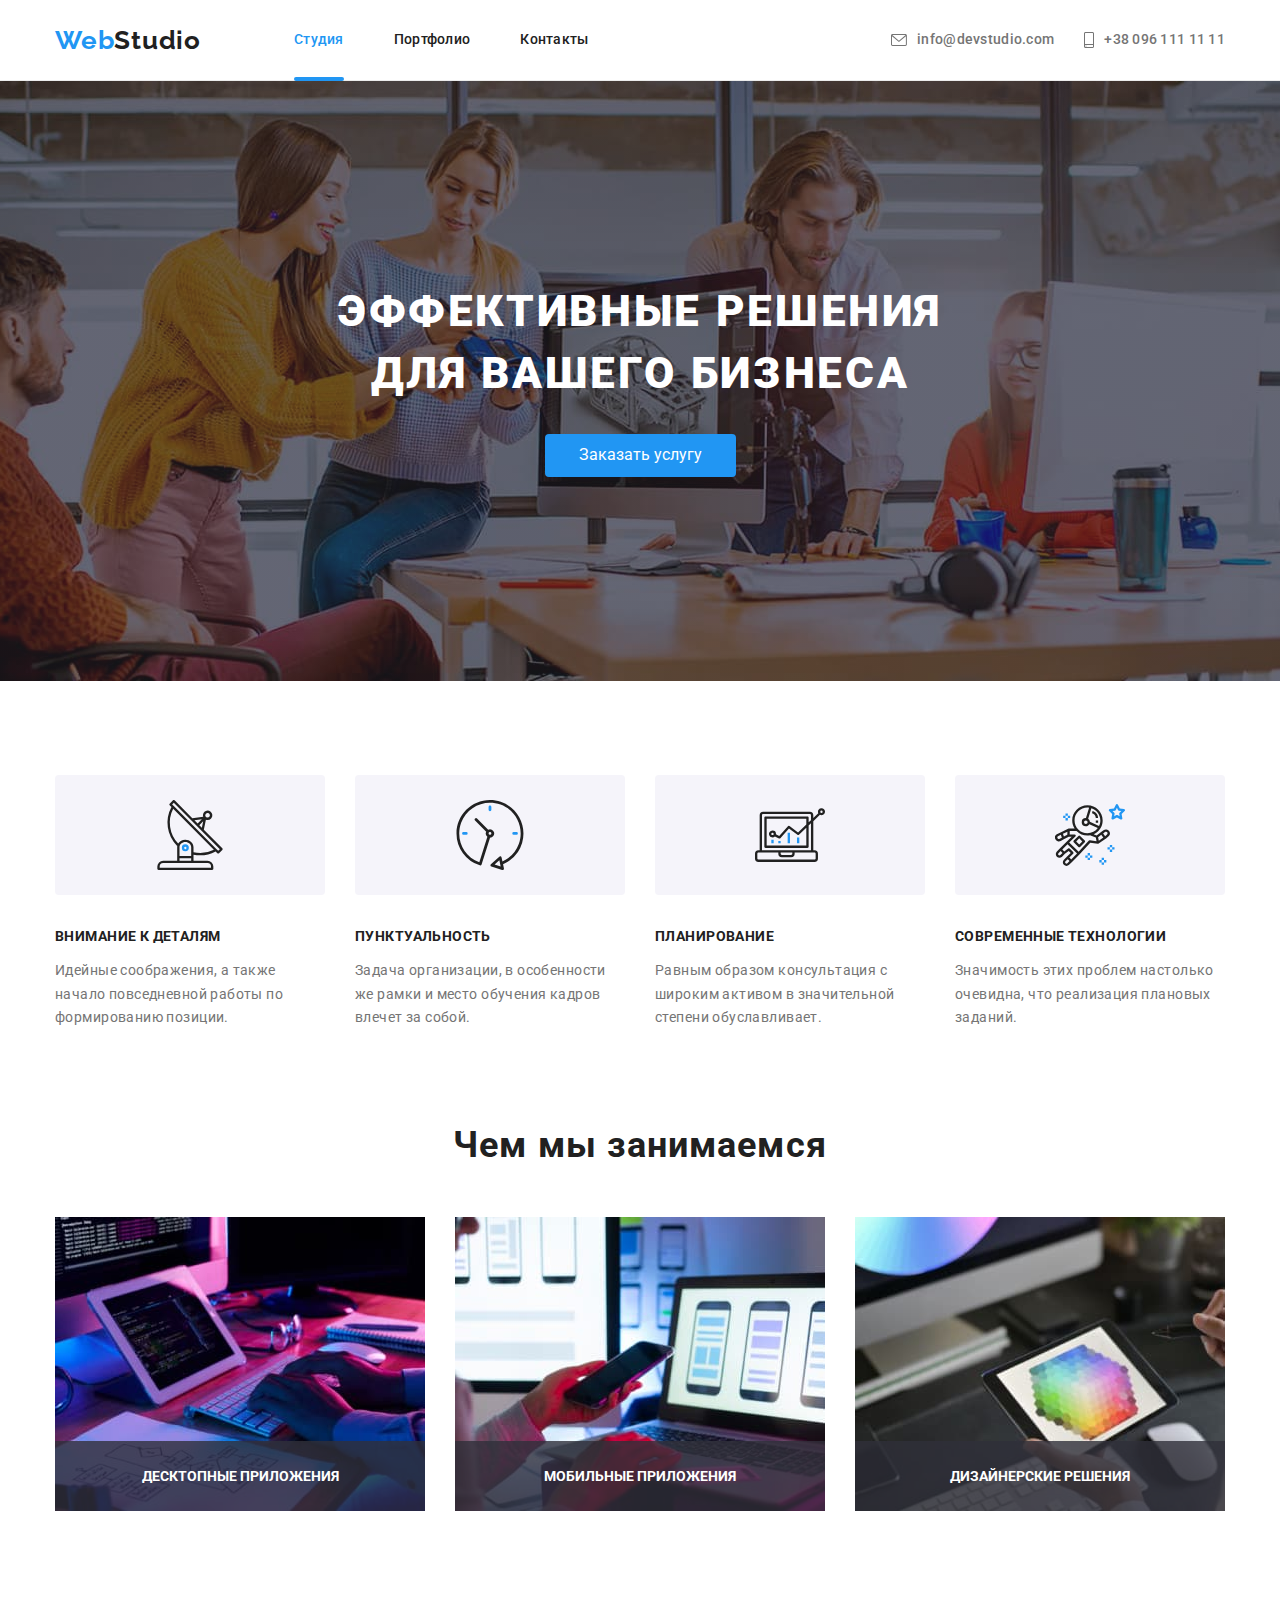
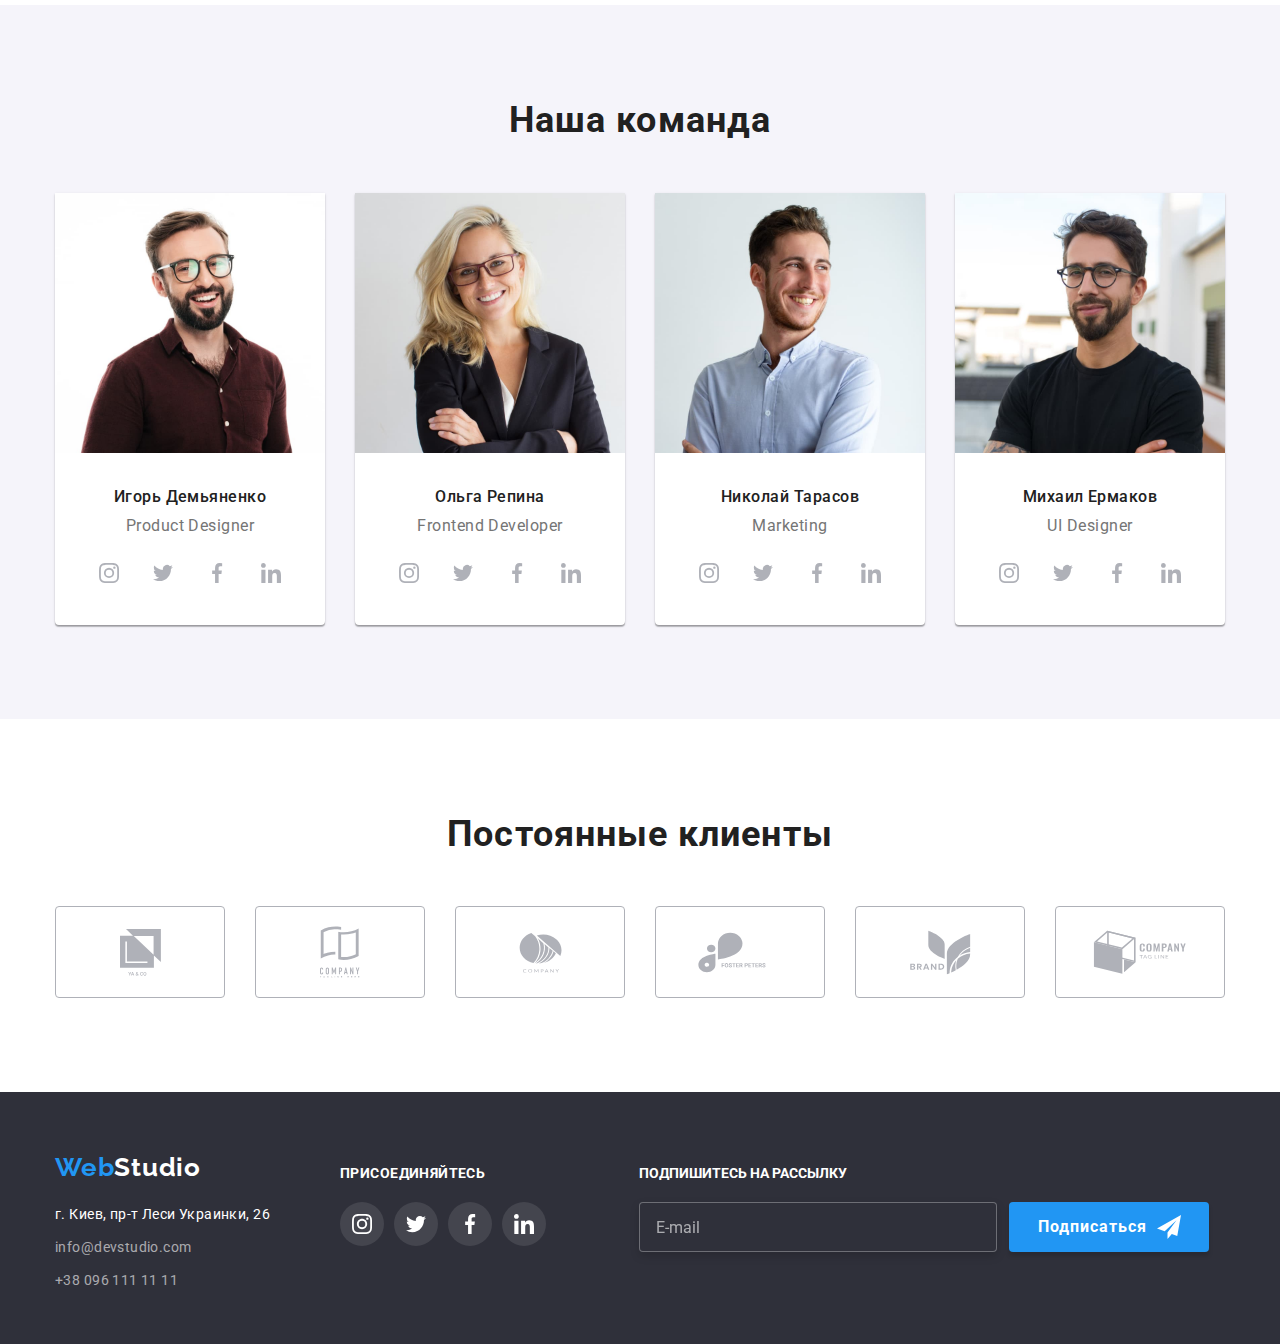
==== commit 27f923d2: "30.07-hw-07" ====
--- a/index.html
+++ b/index.html
@@ -9,31 +9,33 @@
         rel="stylesheet">
     <link rel="stylesheet" href="https://cdnjs.cloudflare.com/ajax/libs/modern-normalize/1.1.0/modern-normalize.min.css">
     <link rel="stylesheet" href="./css/modern-nomalize.css"/>
+    <link rel="stylesheet" href="./css/main.min.css">
     <link rel="stylesheet" href="./css/styles.css">
+
 </head>
 <body>
     <header class="header">
-       <div class="container header-main">
-            <nav class="container-nav">
+       <div class="container header__container">
+            <nav class="navigation">
                 <a href="./index.html" class="logo-header box"><span class="blue">Web</span>Studio</a>
-                <ul class="list">
-                    <li><a href="./index.html" class="studio is-active current box">Студия</a></li>
-                    <li><a href="./portfolio.html" class="portfolio box">Портфолио</a></li>
-                    <li><a href="" class="contacts box">Контакты</a></li>
+                <ul class="menu list">
+                    <li><a href="./index.html" class="menu__studio menu__studio--is-active menu__studio--current box">Студия</a></li>
+                    <li><a href="./portfolio.html" class="menu__portfolio box">Портфолио</a></li>
+                    <li><a href="" class="menu__contacts box">Контакты</a></li>
                 </ul>
             </nav>
-            <div class="container-div">
-                <ul class="list-adress">
+            <div class="list-adress">
+                <ul class="contact">
+                    <li class="contact__adress">
+                        <a href="mailto:info@devstudio.com" class="contact__mail box">
+                            <svg class="contact__icon" width="16px" height="12px">
+                               <use class="use-mail" href="./imeges/hw/icons.svg#envelope1"></use>
+                            </svg>
+                            info@devstudio.com</a>
+                    </li>
                     <li class="adressli">
-                        <a href="mailto:info@devstudio.com" class="mail box">
-                            <svg class="icon-mail" width="16px" height="12px">
-                               <use class="use-mail" href="./imeges/hw/icons.svg#envelope1"></use>
-                            </svg>
-                            info@devstudio.com</a>
-                    </li>
-                    <li class="adressli">
-                        <a href="tel:+380961111111" class="tel box">
-                            <svg class="icon-tel" width="10px" height="16px">
+                        <a href="tel:+380961111111" class="contact__tel box">
+                            <svg class="contact__icon" width="10px" height="16px">
                                <use href="./imeges/hw/icons.svg#smartphone2"></use>
                             </svg>
                             +38 096 111 11 11</a>
@@ -45,33 +47,33 @@
     <main>
         <div class="background-hero">
           <section class="hero">
-            <div class="container">
-                <h1 class="title">Эффективные решения для вашего бизнеса</h1>
-                <button data-modal-open class="button service">Заказать услугу</button>
+            <div class="hero__container">
+                <h1 class="hero__title">Эффективные решения для вашего бизнеса</h1>
+                <button data-modal-open class="hero__button">Заказать услугу</button>
             </div>
           </section>
         </div>
         <section class="description">
             <div class="container">
                 <ul class="lists-a">
-                    <li class="box plate">
-                        <h3 class="title-attention">Внимание к деталям</h3>
-                        <p class="paragraph-ideological">Идейные соображения, а также начало повседневной работы по формированию
+                    <li class="box lists-a__plate">
+                        <h3 class="lists-a__title">Внимание к деталям</h3>
+                        <p class="lists-a__paragraph">Идейные соображения, а также начало повседневной работы по формированию
                             позиции.</p>
                     </li>
-                    <li class="box clock">
-                        <h3 class="title-punctuality">Пунктуальность</h3>
-                        <p class="paragraph-a-task">Задача организации, в особенности же рамки и место обучения кадров влечет за
+                    <li class="box lists-a__clock">
+                        <h3 class="lists-a__title">Пунктуальность</h3>
+                        <p class="lists-a__paragraph">Задача организации, в особенности же рамки и место обучения кадров влечет за
                             собой.</p>
                     </li>
-                    <li class="box diagram">
-                        <h3 class="title-planning">Планирование</h3>
-                        <p class="paragraph-equal">Равным образом консультация с широким активом в значительной степени
+                    <li class="box lists-a__diagram">
+                        <h3 class="lists-a__title">Планирование</h3>
+                        <p class="lists-a__paragraph">Равным образом консультация с широким активом в значительной степени
                             обуславливает.</p>
                     </li>
-                    <li class="box astronaut">
-                        <h3 class="title-modern">Современные технологии</h3>
-                        <p class="paragraph-significance">Значимость этих проблем настолько очевидна, что реализация плановых
+                    <li class="box lists-a__astronaut">
+                        <h3 class="lists-a__title">Современные технологии</h3>
+                        <p class="lists-a__paragraph">Значимость этих проблем настолько очевидна, что реализация плановых
                             заданий.</p>
                     </li>
                 </ul>
@@ -79,19 +81,19 @@
         </section>
         <section class="doing">
             <div class="container">
-                <h2 class="title-doing">Чем мы занимаемся</h2>
+                <h2 class="doing__title">Чем мы занимаемся</h2>
                 <ul class="lists-b">
-                    <div class="div-doing">
-                       <li><img src="./imeges/Чем-мы-занимаемся/img-1.jpg" class="img1 box" alt="img-1.jpg" width="370" height="294"></li>
-                       <p class="title-doing-icon">Десктопные приложения</p>
-                    </div>
-                    <div class="div-doing">
-                       <li><img src="./imeges/Чем-мы-занимаемся/img-2.jpg" class="img2 box" alt="img-2.jpg" width="370" height="294"></li>
-                       <p class="title-doing-icon">Мобильные приложения</p>
-                    </div>
-                    <div class="div-doing">
-                       <li><img src="./imeges/Чем-мы-занимаемся/img-3.jpg" class="img3 box" alt="img-3.jpg" width="370" height="294"></li>
-                       <p class="title-doing-icon">Дизайнерские решения</p>
+                    <div class="list-pictures">
+                       <li><img src="./imeges/Чем-мы-занимаемся/img-1.jpg" class="list-pictures__img1" alt="img-1.jpg" width="370" height="294"></li>
+                       <p class="list-pictures__paragraph">Десктопные приложения</p>
+                    </div>
+                    <div class="list-pictures">
+                       <li><img src="./imeges/Чем-мы-занимаемся/img-2.jpg" class="list-pictures__img2" alt="img-2.jpg" width="370" height="294"></li>
+                       <p class="list-pictures__paragraph">Мобильные приложения</p>
+                    </div>
+                    <div class="list-pictures">
+                       <li><img src="./imeges/Чем-мы-занимаемся/img-3.jpg" class="list-pictures__img3" alt="img-3.jpg" width="370" height="294"></li>
+                       <p class="list-pictures__paragraph">Дизайнерские решения</p>
                 </div>
                     
                 </ul>
@@ -99,12 +101,12 @@
         </section>
         <section class="ourteam">
             <div class="container">
-                <h2 class="title-team">Наша команда</h2>
+                <h2 class="ourteam__title">Наша команда</h2>
                 <ul class="lists-c">
-                    <li class="igor box"><img src="./imeges/Наша-команда/img-1.jpg" alt="img-1.jpg" width="270" height="260">
+                    <li class="lists-c__igor box"><img src="./imeges/Наша-команда/img-1.jpg" alt="img-1.jpg" width="270" height="260">
                         <div class="employee-and-position">
-                            <h3 class="name">Игорь Демьяненко</h3>
-                            <p class="position">Product Designer</p>
+                            <h3 class="employee-and-position__name">Игорь Демьяненко</h3>
+                            <p class="employee-and-position__position">Product Designer</p>
                             <div class="div-network">
                                 <ul class="network box">
                                     <li class="network-employee">
@@ -139,10 +141,10 @@
                             </div>
                         </div> 
                     </li>
-                    <li class="olga box"><img src="./imeges/Наша-команда/img-2.jpg" alt="img-2.jpg" width="270" height="260">
+                    <li class="lists-c__olga box"><img src="./imeges/Наша-команда/img-2.jpg" alt="img-2.jpg" width="270" height="260">
                         <div class="employee-and-position">
-                            <h3 class="name">Ольга Репина</h3>
-                            <p class="position">Frontend Developer</p>
+                            <h3 class="employee-and-position__name">Ольга Репина</h3>
+                            <p class="employee-and-position__position">Frontend Developer</p>
                             <div class="div-network">
                                 <ul class="network box">
                                     <li class="network-employee">
@@ -177,10 +179,10 @@
                             </div>
                         </div>
                     </li>
-                    <li class="nicholas box"><img src="./imeges/Наша-команда/img-3.jpg" alt="img-3.jpg" width="270" height="260">
+                    <li class="lists-c__nicholas box"><img src="./imeges/Наша-команда/img-3.jpg" alt="img-3.jpg" width="270" height="260">
                         <div class="employee-and-position">
-                            <h3 class="name">Николай Тарасов</h3>
-                            <p class="position">Marketing</p>
+                            <h3 class="employee-and-position__name">Николай Тарасов</h3>
+                            <p class="employee-and-position__position">Marketing</p>
                             <div class="div-network">
                                 <ul class="network box">
                                     <li class="network-employee">
@@ -215,10 +217,10 @@
                             </div>
                         </div>
                     </li>
-                    <li class="michael box"><img src="./imeges/Наша-команда/img-4.jpg" alt="img-3.jpg" width="270" height="260">
+                    <li class="lists-c__michael box"><img src="./imeges/Наша-команда/img-4.jpg" alt="img-3.jpg" width="270" height="260">
                         <div class="employee-and-position">
-                            <h3 class="name">Михаил Ермаков</h3>
-                            <p class="position">UI Designer</p>
+                            <h3 class="employee-and-position__name">Михаил Ермаков</h3>
+                            <p class="employee-and-position__position">UI Designer</p>
                             <div class="div-network">
                                 <ul class="network box">
                                     <li class="network-employee">
@@ -258,45 +260,45 @@
         </section>
         <section class="customers">
             <div class="container">
-                <h2 class="title-customers">Постоянные клиенты</h2>
+                <h2 class="customers__title">Постоянные клиенты</h2>
                 <ul class="lists-e">
                     <li>
-                        <a class="group1" href="">
+                        <a class="customers__group1" href="">
                             <svg class="svg-group1" width="41px" height="47px">
                                 <use href="./imeges/hw/icons.svg#group1"></use>
                             </svg>
                         </a>  
                     </li>
                     <li>
-                        <a class="group2" href="">
+                        <a class="customers__group2" href="">
                             <svg class="svg-group2" width="40px" height="52px">
                                 <use href="./imeges/hw/icons.svg#group2"></use>
                             </svg>
                         </a>
                     </li>
                     <li>
-                        <a class="group3" href="">
+                        <a class="customers__group3" href="">
                             <svg class="svg-group3" width="43px" height="41px">
                                 <use href="./imeges/hw/icons.svg#group3"></use>
                             </svg>
                         </a>
                     </li>
                     <li>
-                        <a class="group4" href="">
+                        <a class="customers__group4" href="">
                             <svg class="svg-group4" width="84px" height="41px">
                                 <use href="./imeges/hw/icons.svg#group4"></use>
                             </svg>
                         </a>
                     </li>
                     <li>
-                        <a class="group5" href="">
+                        <a class="customers__group5" href="">
                             <svg class="svg-group5" width="63px" height="45px">
                                 <use href="./imeges/hw/icons.svg#group5"></use>
                             </svg>
                         </a>
                     </li>
                     <li>
-                        <a class="group6 box" href="">
+                        <a class="customers__group6 box" href="">
                             <svg class="svg-group6" width="94px" height="44px">
                                 <use href="./imeges/hw/icons.svg#group6"></use>
                             </svg>
@@ -314,41 +316,41 @@
                 <a href="./index.html" class="logo-footer box"><span class="blue">Web</span><span class="white">Studio</span></a>
                 <address class="address">
                     <ul class="lists-d">
-                        <li class="item"><a href="https://goo.gl/maps/WVhNWYt22gfoeqNc8" target="_blank"
-                                rel="noopener nofollow noreferrer" class="liaddress box">г. Киев, пр-т Леси Украинки, 26</a></li>
-                        <li class="item"><a href="mailto:info@devstudio.com" class="limail box">info@devstudio.com</a></li>
-                        <li class="item"><a href="tel:+380961111111" class="litel box">+38 096 111 11 11</a></li>
+                        <li class="lists-d__item"><a href="https://goo.gl/maps/WVhNWYt22gfoeqNc8" target="_blank"
+                                rel="noopener nofollow noreferrer" class="lists-d__address box">г. Киев, пр-т Леси Украинки, 26</a></li>
+                        <li class="lists-d__item"><a href="mailto:info@devstudio.com" class="lists-d__mail box">info@devstudio.com</a></li>
+                        <li class="lists-d__item"><a href="tel:+380961111111" class="lists-d__tel box">+38 096 111 11 11</a></li>
                     </ul>
                 </address>
             </div>
 
             <div class="second-footer-div box" width="206px" height="80px">
-                <h3 class="footer-title">ПРИСОЕДИНЯЙТЕСЬ</h3>
+                <h3 class="second-footer-div__title">ПРИСОЕДИНЯЙТЕСЬ</h3>
                 <ul class="lists-f">
-                    <li class="fsocial-list">
-                        <a class="fsocial-link" href="">
-                            <svg class="instagram-white" width="20px" height="20px">
+                    <li class="lists-f__list">
+                        <a class="lists-f__link" href="">
+                            <svg class="lists-f__instagram-white" width="20px" height="20px">
                                 <use href="./imeges/hw/icons.svg#instagram-white"></use>
                             </svg>
                         </a>
                     </li>
-                    <li class="fsocial-list">
-                        <a class="fsocial-link" href="">
-                            <svg class="twitter-white" width="20px" height="20px">
+                    <li class="lists-f__list">
+                        <a class="lists-f__link" href="">
+                            <svg class="lists-f__twitter-white" width="20px" height="20px">
                                 <use href="./imeges/hw/icons.svg#twitter-white"></use>
                             </svg>
                         </a>
                     </li>
-                    <li class="fsocial-list">
-                        <a class="fsocial-link" href="">
-                            <svg class="facebook-white" width="20px" height="20px">
+                    <li class="lists-f__list">
+                        <a class="lists-f__link" href="">
+                            <svg class="lists-f__facebook-white" width="20px" height="20px">
                                 <use href="./imeges/hw/icons.svg#facebook-white"></use>
                             </svg>
                         </a>
                     </li>
-                    <li class="fsocial-list">
-                        <a class="fsocial-link" href="">
-                            <svg class="linkedin-white" width="20px" height="20px">
+                    <li class="lists-f__list">
+                        <a class="lists-f__link" href="">
+                            <svg class="lists-f__linkedin-white" width="20px" height="20px">
                                 <use href="./imeges/hw/icons.svg#linkedin-white"></use>
                             </svg>
                         </a>
@@ -358,12 +360,12 @@
             <!-- Підпишіться -->
             <form class="footer-form">
                 <div>
-                    <p class="title-subscribe">Подпишитесь на рассылку</p>
-                    <div class="footer-form-fild">
-                        <label for="footer-subscribe" class="footer-form-lable"></label>
-                        <input id="footer-subscribe" type="email" name="email" class="footer-subscribe" placeholder="E-mail">
-                        <button type="submit" class=" button button-footer">
-                            <svg class="button-footer-icon" width="24px"
+                    <p class="footer-form__title">Подпишитесь на рассылку</p>
+                    <div class="footer-form__fild">
+                        <label for="footer-subscribe"></label>
+                        <input id="footer-subscribe" type="email" name="email" class="footer-form__subscribe" placeholder="E-mail">
+                        <button type="submit" class=" button footer-form__button">
+                            <svg class="footer-form__icon" width="24px"
                                 height="24px">
                                 <use href="./imeges/hw/icons.svg#icon-send"></use>
                             </svg>Подписаться</button>
--- a/css/main.min.css
+++ b/css/main.min.css
@@ -0,0 +1 @@
+:root{--primary-text-color: #757575;--title-text-color: #212121;--accent-color1: #2196F3;--accent-color2: #FFFFFF;--background-color: #FFFFFF;--other-background-color: #F5F4FA;--background: #2F303A;--blue-background: #2196F3;--items: 3;--indent: 30px;--color-icon: #AFB1B8;--primary-bg-color: #E5E5E5;--transform-1: 250ms cubic-bezier(0.4, 0, 0.2, 1)}body{margin:0px;background-color:#fff;font-family:"Roboto",sans-serif;color:#757575}.container{width:1200px;margin-left:auto;margin-right:auto;padding-left:15px;padding-right:15px}.list,.lists-a,.lists-b,.lists-c,.lists-d,.lists-e,.lists-f{list-style:none;padding-left:0;display:block;margin:0}.lists-a,.lists-b,.lists-c,.lists-e{-webkit-box-pack:center;-ms-flex-pack:center;justify-content:center;-webkit-box-align:center;-ms-flex-align:center;align-items:center;-webkit-box-pack:justify;-ms-flex-pack:justify;justify-content:space-between;display:-webkit-box;display:-ms-flexbox;display:flex}.visually-hidden{position:absolute;width:1px;height:1px;margin:-1px;border:0;padding:0;white-space:nowrap;-webkit-clip-path:inset(100%);clip-path:inset(100%);clip:rect(0 0 0 0);overflow:hidden}.lists-a__plate::before,.lists-a__clock::before,.lists-a__diagram::before,.lists-a__astronaut::before{content:"";display:block;height:120px;border-radius:4px;background-repeat:no-repeat;background-position:center;background-color:var(--other-background-color)}.lists-a__plate::before{background-image:url(../imeges/hw/original.svg/plate1.svg)}.lists-a__clock::before{background-image:url(../imeges/hw/original.svg/clock2.svg)}.lists-a__diagram::before{background-image:url(../imeges/hw/original.svg/diagram3.svg)}.lists-a__astronaut::before{background-image:url(../imeges/hw/original.svg/astronaut4.svg)}.lists-a__title{font-weight:700;font-size:14px;line-height:1.7;letter-spacing:.03em;text-transform:uppercase;color:var(--title-text-color);margin-bottom:10px;margin-top:30px;width:270px}.lists-a__paragraph{font-weight:400;font-size:14px;line-height:1.7;letter-spacing:.03em;color:var(--primary-text-color);margin-top:0px;margin-bottom:0px;width:270px}.description{padding-top:94px;-webkit-box-align:center;-ms-flex-align:center;align-items:center;display:-webkit-box;display:-ms-flexbox;display:flex}.icon{list-style:none;display:-webkit-box;display:-ms-flexbox;display:flex;-ms-flex-wrap:wrap;flex-wrap:wrap;margin-bottom:0px;margin-top:50px;padding-left:0}.surfacing{position:relative;overflow:hidden}.surfacing__img{display:block}.icon__a-сard{color:inherit}.icon__element{position:relative;-webkit-transition:color var(--transform-1);transition:color var(--transform-1);-ms-flex-preferred-size:calc((100% - var(--indent)*var(--items))/var(--items));flex-basis:calc((100% - var(--indent)*var(--items))/var(--items));margin:calc(var(--indent)/2)}.icon__a-сard{text-decoration:none}.icon__element:nth-child(n+7){margin-bottom:0px}.icon__element:nth-child(3n+1){margin-left:0px}.icon__element:nth-child(3n){margin-right:0px}.icon__element:nth-child(-n+3){margin-top:0px}.icon__element:hover{-webkit-box-shadow:0px 1px 1px rgba(0,0,0,.12),0px 4px 4px rgba(0,0,0,.06),1px 4px 6px rgba(0,0,0,.16);box-shadow:0px 1px 1px rgba(0,0,0,.12),0px 4px 4px rgba(0,0,0,.06),1px 4px 6px rgba(0,0,0,.16)}.surfacing__div{position:absolute;top:0;left:0;-webkit-transform:translateY(100%);transform:translateY(100%);padding:63px 24px;background:rgba(33,150,243,.9);-webkit-transition:-webkit-transform var(--transform-1);transition:-webkit-transform var(--transform-1);transition:transform var(--transform-1);transition:transform var(--transform-1), -webkit-transform var(--transform-1)}.surfacing__text{font-weight:400;font-size:18px;line-height:1.56;letter-spacing:.03em;color:#fff}.icon__a-сard:hover .surfacing__div,.icon__a-сard:focus .surfacing__div{-webkit-transform:translateY(0%);transform:translateY(0%)}.about-card__title{font-weight:700;font-size:18px;line-height:1.9;letter-spacing:.06em;color:var(--title-text-color);margin:0px 0px 4px 0px;padding-left:24px;padding-right:24px}.about-card__text{font-weight:400;font-size:16px;line-height:1.9;letter-spacing:.03em;color:var(--primary-text-color);margin:0px;padding-left:24px;padding-right:24px}.about-card{padding-top:20px;padding-bottom:20px;border-right:1px solid #eee;border-bottom:1px solid #eee;border-left:1px solid #eee}.doing{padding-top:94px;padding-bottom:94px}.lists-b{margin-top:0px;margin-bottom:0px}.doing__title{font-weight:700;font-size:36px;line-height:1.2;text-align:center;letter-spacing:.03em;color:var(--title-text-color);margin-bottom:50px;margin-top:0}.list-pictures__img1,.list-pictures__img2,.list-pictures__img3{display:block}.list-pictures{position:relative}.list-pictures::before{position:absolute;content:"";height:70px;width:100%;left:0;bottom:0;background:rgba(47,48,58,.8)}.list-pictures__paragraph{position:absolute;bottom:0;left:0;right:0;margin:0;padding-top:27px;padding-bottom:27px;font-weight:700;font-size:14px;line-height:1.143;text-align:center;text-transform:uppercase;color:var(--accent-color2)}.ourteam{background:var(--other-background-color);padding-top:94px;padding-bottom:94px}.ourteam__title{font-weight:700;font-size:36px;line-height:1.2;text-align:center;letter-spacing:.03em;color:var(--title-text-color);margin-top:0px;margin-bottom:50px}.lists-c__igor,.lists-c__olga,.lists-c__nicholas,.lists-c__michael{width:270px;background:var(--background-color);-webkit-box-shadow:0px 1px 3px rgba(0,0,0,.12),0px 1px 1px rgba(0,0,0,.14),0px 2px 1px rgba(0,0,0,.2);box-shadow:0px 1px 3px rgba(0,0,0,.12),0px 1px 1px rgba(0,0,0,.14),0px 2px 1px rgba(0,0,0,.2);border-radius:0px 0px 4px 4px}.employee-and-position__name,.employee-and-position__position{font-size:16px;line-height:1.19;text-align:center;letter-spacing:.03em}.employee-and-position__name{margin-top:0px;margin-bottom:10px;font-weight:500;color:var(--title-text-color)}.employee-and-position__position{margin-top:0px;margin-bottom:0px;font-weight:400}.employee-and-position{padding-top:30px;padding-bottom:30px}.lists-c{margin-top:0px}.network{display:-webkit-box;display:-ms-flexbox;display:flex;padding:0;margin:0;list-style:none;-webkit-box-align:center;-ms-flex-align:center;align-items:center;-webkit-box-pack:center;-ms-flex-pack:center;justify-content:center;margin-top:16px}.network-employee{display:-webkit-box;display:-ms-flexbox;display:flex}.network-employee:not(:last-child){margin-right:10px}.customers{padding-top:94px;padding-bottom:94px}.customers__title{font-weight:700;font-size:36px;line-height:1.2;text-align:center;letter-spacing:.03em;color:var(--title-text-color);margin-top:0px;margin-bottom:50px}.customers__group1,.customers__group2,.customers__group3,.customers__group4,.customers__group5,.customers__group6{width:170px;height:92px;border:1px solid #afb1b8;border-radius:4px;display:-webkit-box;display:-ms-flexbox;display:flex;-webkit-box-pack:center;-ms-flex-pack:center;justify-content:center;-webkit-box-align:center;-ms-flex-align:center;align-items:center;cursor:pointer;padding:0;fill:var(--color-icon);-webkit-transition:fill var(--transform-1);transition:fill var(--transform-1)}.customers__group1:hover .svg-group1,.customers__group2:hover .svg-group2,.customers__group3:hover .svg-group3,.customers__group4:hover .svg-group4,.customers__group5:hover .svg-group5,.customers__group6:hover .svg-group6,.customers__group1:focus .svg-group1,.customers__group2:focus .svg-group2,.customers__group3:focus .svg-group3,.customers__group4:focus .svg-group4,.customers__group5:focus .svg-group5,.customers__group6:focus .svg-group6{fill:var(--blue-background)}.customers__group1:hover,.customers__group2:hover,.customers__group3:hover,.customers__group4:hover,.customers__group5:hover,.customers__group6:hover,.customers__group1:focus,.customers__group2:focus,.customers__group3:focus,.customers__group4:focus,.customers__group5:focus,.customers__group6:focus{border:1px solid var(--blue-background)}.join{-moz-tab-size:4;-o-tab-size:4;tab-size:4;line-height:1.15;margin-left:70px;padding-top:15px}.second-footer-div{margin-left:70px;margin-right:93px}.end{display:-webkit-box;display:-ms-flexbox;display:flex}.second-footer-div__title{font-family:"Roboto",sans-serif;font-weight:700;font-size:14px;line-height:1.14;letter-spacing:.03em;text-transform:uppercase;color:var(--accent-color2);margin-bottom:20px}.button{color:var(--title-text-color);background-color:var(--background-color);-webkit-box-shadow:0px 4px 4px rgba(0,0,0,.15);box-shadow:0px 4px 4px rgba(0,0,0,.15);border-radius:4px;border:none;font-weight:700;font-size:16px;line-height:1.9;cursor:pointer;display:-webkit-box;display:-ms-flexbox;display:flex}.hero__button{background:var(--blue-background);color:var(--accent-color2);border-color:rgba(0,0,0,0);display:inline-block;text-transform:none;padding:10px 32px;text-decoration:none;border-radius:4px;-webkit-transition-property:color,background-color,-webkit-box-shadow;transition-property:color,background-color,-webkit-box-shadow;transition-property:color,background-color,box-shadow;transition-property:color,background-color,box-shadow,-webkit-box-shadow;-webkit-transition-duration:250ms;transition-duration:250ms;-webkit-transition-timing-function:cubic-bezier(0.4, 0, 0.2, 1);transition-timing-function:cubic-bezier(0.4, 0, 0.2, 1)}.hero__button:hover,.hero__button:focus{color:var(--accent-color2);background-color:var(--blue-background);outline:none;-webkit-box-shadow:0px 3px 1px rgba(0,0,0,.1),0px 1px 2px rgba(0,0,0,.08),0px 2px 2px rgba(0,0,0,.12);box-shadow:0px 3px 1px rgba(0,0,0,.1),0px 1px 2px rgba(0,0,0,.08),0px 2px 2px rgba(0,0,0,.12)}.menu__studio,.menu__portfolio,.menu__contacts{font-weight:500;font-size:14px;line-height:1.1;letter-spacing:.02em;color:var(--title-text-color);text-decoration:none;display:inline-block;-webkit-transition:color var(--transform-1);transition:color var(--transform-1)}.menu__studio--current,.menu__portfolio--current{color:var(--accent-color1)}.blue,.menu__studio:focus,.menu__portfolio:focus,.menu__contacts:focus,.contact__mail:focus,.contact__tel:focus,.menu__studio:hover,.menu__portfolio:hover,.menu__contacts:hover{color:var(--accent-color1)}.menu__studio,.menu__portfolio,.menu__contacts,.contact__mail,.contact__tel{display:block;padding-top:32px;padding-bottom:32px}.menu__studio,.menu__portfolio{position:relative}.menu__studio--is-active,.menu__portfolio--is-active{color:var(--blue-background)}.menu__studio--is-active::after,.menu__portfolio--is-active::after{position:absolute;content:"";bottom:-1px;left:0;border-radius:2px;width:100%;height:4px;background-color:var(--blue-background)}.list li:not(:last-child){margin-right:50px}.contact li:not(:last-child){margin-right:30px}.list{display:-webkit-box;display:-ms-flexbox;display:flex;margin:0px 0px 0px 93px;padding:0}.contact{display:-webkit-box;display:-ms-flexbox;display:flex;margin-left:auto;list-style:none;padding:0px;margin:0px}.header__container,.navigation,.contact{display:-webkit-box;display:-ms-flexbox;display:flex;-webkit-box-align:center;-ms-flex-align:center;align-items:center;-webkit-box-pack:justify;-ms-flex-pack:justify;justify-content:space-between}.adressli{position:relative}.contact__mail,.contact__tel{display:-webkit-box;display:-ms-flexbox;display:flex;-webkit-box-align:center;-ms-flex-align:center;align-items:center;font-weight:500;font-size:14px;line-height:1.1;letter-spacing:.02em;text-decoration:none;color:var(--primary-text-color);-webkit-transition:color var(--transform-1);transition:color var(--transform-1)}.contact__icon{vertical-align:middle;fill:currentColor;margin-right:10px;-webkit-transition:color var(--transform-1);transition:color var(--transform-1)}.contact__mail:hover,.contact__tel:hover{color:#2196f3}.contact__mail:hover .icon-mail,.contact__tel:hover .contact__icon{fill:var(--blue-background)}.contact__mail:focus,.contact__tel:focus{color:#2196f3}.contact__mail:focus .icon-mail,.contact__tel:focus .contact__icon{fill:var(--blue-background)}.list-adress{-webkit-box-align:center;-ms-flex-align:center;align-items:center}.instagram,.twitter,.facebook,.linkedin{display:inline-block;padding:0;border:none;cursor:pointer;border-radius:50%;width:44px;height:44px;display:-webkit-box;display:-ms-flexbox;display:flex;-webkit-box-pack:center;-ms-flex-pack:center;justify-content:center;-webkit-box-align:center;-ms-flex-align:center;align-items:center;-webkit-transition:fill,background-color var(--transform-1);transition:fill,background-color var(--transform-1)}.svg-instagram,.svg-twitter,.svg-facebook,.svg-linkedin{fill:currentColor;fill:#afb1b8}.instagram:hover,.twitter:hover,.facebook:hover,.linkedin:hover{background-color:var(--blue-background)}.instagram:focus,.twitter:focus,.facebook:focus,.linkedin:focus{background-color:var(--blue-background)}.instagram:hover .svg-instagram,.twitter:hover .svg-twitter,.facebook:hover .svg-facebook,.linkedin:hover .svg-linkedin{fill:#fff}.instagram:focus .svg-instagram,.twitter:focus .svg-twitter,.facebook:focus .svg-facebook,.linkedin:focus .svg-linkedin{fill:#fff}.lists-f{display:-webkit-box;display:-ms-flexbox;display:flex;-webkit-box-orient:horizontal;-webkit-box-direction:normal;-ms-flex-direction:row;flex-direction:row;margin-top:0;margin-bottom:0}.lists-f__list{-webkit-transition:color var(--transform-1);transition:color var(--transform-1)}.lists-f__list:hover{fill:var(--blue-background)}.lists-f__link{display:-webkit-box;display:-ms-flexbox;display:flex;-webkit-box-pack:center;-ms-flex-pack:center;justify-content:center;-webkit-box-align:center;-ms-flex-align:center;align-items:center;width:44px;height:44px;border-radius:50%;background:rgba(255,255,255,.1);-webkit-transition:background-color var(--transform-1);transition:background-color var(--transform-1)}.lists-f__instagram-white,.lists-f__twitter-white,.lists-f__facebook-white,.lists-f__linkedin-white{fill:var(--accent-color2)}.lists-f__list:not(:last-child){margin-right:10px}.lists-f__link:hover{background-color:var(--blue-background)}.lists-f__link:focus{background-color:var(--blue-background)}.footer-form__button{position:relative;border-radius:4px;border:none;background-color:var(--accent-color1);color:var(--accent-color2);height:50px;font-weight:700;font-size:16px;line-height:1.88;letter-spacing:.06em;padding:10px 62px 10px 29px;-webkit-box-shadow:0px 4px 4px rgba(0,0,0,.15);box-shadow:0px 4px 4px rgba(0,0,0,.15);cursor:pointer}.footer-form__icon{position:absolute;top:13px;right:28px;fill:var(--background-color)}.buttons-portfolio{list-style:none;display:-webkit-box;display:-ms-flexbox;display:flex}.buttons-portfolio{margin:0px;padding-left:0;-webkit-box-pack:center;-ms-flex-pack:center;justify-content:center}.buttons-portfolio .item:not(:last-child){margin-right:8px}.options{padding-top:94px;padding-bottom:94px}.buttons-portfolio__all,.buttons-portfolio__web,.buttons-portfolio__applications,.buttons-portfolio__design,.buttons-portfolio__marketing{border:none;background:var(--other-background-color);cursor:pointer;color:var(--title-text-color);font-weight:500;font-size:16px;line-height:1.6;letter-spacing:.03em;font-family:"Roboto",sans-serif;display:inline-block;text-transform:none;padding:6px 22px;text-decoration:none;border-radius:4px;-webkit-transition:background-color var(--transform-1);transition:background-color var(--transform-1);-webkit-transition:color var(--transform-1);transition:color var(--transform-1)}.buttons-portfolio__all:hover,.buttons-portfolio__all:focus,.buttons-portfolio__web:hover,.buttons-portfolio__web:focus,.buttons-portfolio__applications:hover,.buttons-portfolio__applications:focus,.buttons-portfolio__design:hover,.buttons-portfolio__design:focus,.buttons-portfolio__marketing:hover,.buttons-portfolio__marketing:focus{background-color:var(--blue-background);border-color:rgba(0,0,0,0);color:var(--accent-color2);-webkit-box-shadow:0px 1px 2px rgba(0,0,0,.08);box-shadow:0px 1px 2px rgba(0,0,0,.08);-webkit-box-shadow:0px 3px 1px rgba(0,0,0,.1);box-shadow:0px 3px 1px rgba(0,0,0,.1);-webkit-box-shadow:0px 4px 4px rgba(0,0,0,.25);box-shadow:0px 4px 4px rgba(0,0,0,.25)}.header{border-bottom:1px solid #ececec}.logo-header{font-weight:700;font-size:26px;line-height:1.19;letter-spacing:.03em;color:var(--title-text-color);text-decoration:none;font-family:"Raleway",sans-serif}.background-hero{max-width:1600px;height:600px;margin-left:auto;margin-right:auto;background-image:-webkit-gradient(linear, left top, left bottom, from(rgba(47, 48, 58, 0.4)), to(rgba(47, 48, 58, 0.4))),url(../imeges/hw/Img\ \(1\)\ \(2\).jpg),url(../imeges/hw/Img\ \(1\)\ \(2\).jpg);background-image:linear-gradient(rgba(47, 48, 58, 0.4), rgba(47, 48, 58, 0.4)),url(../imeges/hw/Img\ \(1\)\ \(2\).jpg),url(../imeges/hw/Img\ \(1\)\ \(2\).jpg);background-position:center}.hero{text-align:center;padding-top:200px;padding-bottom:200px}.hero__title{font-weight:900;font-size:44px;line-height:1.4;letter-spacing:.06em;text-transform:uppercase;color:var(--accent-color2);display:inline-block;margin-top:0px;margin-bottom:30px;display:-webkit-box;display:-ms-flexbox;display:flex;width:696px;margin-left:auto;margin-right:auto}.footer{max-height:252px;background:var(--background);margin-left:auto;margin-right:auto;padding-top:60px;padding-bottom:60px}.logo-footer{font-weight:700;font-size:26px;line-height:1.2;letter-spacing:.03em;text-decoration:none;font-family:"Raleway",sans-serif;margin-bottom:20px;display:-webkit-box;display:-ms-flexbox;display:flex;display:inline-block}.lists-d{margin-top:0;margin-bottom:0;display:-webkit-box;display:-ms-flexbox;display:flex;-webkit-box-orient:vertical;-webkit-box-direction:normal;-ms-flex-direction:column;flex-direction:column}.lists-d__item:not(:last-child){margin-bottom:9px}.white{color:var(--accent-color2)}.lists-d__address{font-weight:400;font-size:14px;line-height:1.7;letter-spacing:.03em;text-decoration:none;color:var(--accent-color2);-webkit-transition:color var(--transform-1);transition:color var(--transform-1)}.lists-d__address:hover,.lists-d__address:focus,.lists-d__mail:hover,.lists-d__mail:focus,.lists-d__tel:hover,.lists-d__tel:focus{color:var(--accent-color1)}.lists-d__mail,.lists-d__tel{font-weight:400;font-size:14px;line-height:1.7;letter-spacing:.03em;text-decoration:none;color:rgba(255,255,255,.6);-webkit-transition:color var(--transform-1);transition:color var(--transform-1)}.address{font-style:normal}.footer-form{display:-webkit-box;display:-ms-flexbox;display:flex;margin-right:0}.footer-form__fild{display:-webkit-box;display:-ms-flexbox;display:flex;margin-bottom:0px}.footer-form__title{font-weight:700;font-size:14px;line-height:1.14;text-transform:uppercase;color:var(--accent-color2);margin-bottom:20px}.footer-form__subscribe{width:358px;height:50px;background-color:var(--background);border:1px solid rgba(255,255,255,.3);-webkit-filter:drop-shadow(0px 4px 4px rgba(0, 0, 0, 0.15));filter:drop-shadow(0px 4px 4px rgba(0, 0, 0, 0.15));border-radius:4px;margin-right:12px;padding-right:5px;padding-left:16px;color:var(--accent-color2);-webkit-transition:border var(--transform-1);transition:border var(--transform-1)}.footer-form__subscribe:focus{-webkit-transition:border var(--transform-1);transition:border var(--transform-1)}.footer-form__subscribe::-webkit-input-placeholder{width:47px;height:20px;font-weight:400;font-size:16px;line-height:1.25;-webkit-box-align:center;align-items:center;color:rgba(255,255,255,.6)}.footer-form__subscribe::-moz-placeholder{width:47px;height:20px;font-weight:400;font-size:16px;line-height:1.25;align-items:center;color:rgba(255,255,255,.6)}.footer-form__subscribe:-ms-input-placeholder{width:47px;height:20px;font-weight:400;font-size:16px;line-height:1.25;-ms-flex-align:center;align-items:center;color:rgba(255,255,255,.6)}.footer-form__subscribe::-ms-input-placeholder{width:47px;height:20px;font-weight:400;font-size:16px;line-height:1.25;-ms-flex-align:center;align-items:center;color:rgba(255,255,255,.6)}.footer-form__subscribe::placeholder{width:47px;height:20px;font-weight:400;font-size:16px;line-height:1.25;-webkit-box-align:center;-ms-flex-align:center;align-items:center;color:rgba(255,255,255,.6)}.backdrop{position:fixed;top:0;left:0;width:100%;height:100%;background-color:rgba(0,0,0,.2);-webkit-transition:opacity 250ms cubic-bezier(0.44, 1.09, 1, 0.33),visibility 250ms cubic-bezier(0.44, 1.09, 1, 0.33);transition:opacity 250ms cubic-bezier(0.44, 1.09, 1, 0.33),visibility 250ms cubic-bezier(0.44, 1.09, 1, 0.33);opacity:1;visibility:visible;pointer-events:initial}.backdrop.is-hidden{opacity:0;pointer-events:none;visibility:hidden}.modal{position:absolute;top:50%;left:50%;-webkit-transform:translate(-50%, -50%);transform:translate(-50%, -50%);min-width:528px;min-height:581px;padding:40px;background-color:var(--background-color);-webkit-box-shadow:0px 1px 3px rgba(0,0,0,.12),0px 1px 1px rgba(0,0,0,.14),0px 2px 1px rgba(0,0,0,.2);box-shadow:0px 1px 3px rgba(0,0,0,.12),0px 1px 1px rgba(0,0,0,.14),0px 2px 1px rgba(0,0,0,.2);border-radius:4px}.close{position:absolute;display:-webkit-box;display:-ms-flexbox;display:flex;-webkit-box-align:center;-ms-flex-align:center;align-items:center;-webkit-box-pack:center;-ms-flex-pack:center;justify-content:center;top:8px;right:8px;width:30px;height:30px;border-radius:50%;background-color:rgba(0,0,0,0);fill:#000;border:1px solid rgba(0,0,0,.1);cursor:pointer;-webkit-transition:fill var(--transform-1);transition:fill var(--transform-1)}.close:hover,.close:focus{fill:var(--accent-color1)}.modal-form{display:block}.title-modal{font-size:20px;text-align:center;color:var(--title-text-color);margin-bottom:12px}.label-title{display:block;font-size:12px;line-height:1.16;letter-spacing:.01em;color:var(--primary-text-color)}.form-lable{display:block;margin-bottom:4px;font-size:12px;line-height:1.16;letter-spacing:.01em;color:var(--primary-text-color)}.form-fild{margin-bottom:10px}.modal-position-icon{position:relative}.modal-icon{position:absolute;top:50%;left:15px;-webkit-transform:translateY(-50%);transform:translateY(-50%);-webkit-transition:fill var(--transform-1);transition:fill var(--transform-1)}.form-input{display:block;width:100%;height:40px;padding-left:42px;border:1px solid rgba(33,33,33,.2);border-radius:4px;-webkit-transition:border var(--transform-1);transition:border var(--transform-1);cursor:pointer}.form-input:focus-within,.comment:focus-within{outline:none;border:1px solid var(--accent-color1);border-radius:4px}.form-input:focus-within+.modal-icon{fill:var(--accent-color1);cursor:pointer}textarea{display:block;resize:none;width:100%;height:120px;padding:12px 16px;cursor:pointer}textarea::-webkit-input-placeholder{color:rgba(117,117,117,.5019607843)}textarea::-moz-placeholder{color:rgba(117,117,117,.5019607843)}textarea:-ms-input-placeholder{color:rgba(117,117,117,.5019607843)}textarea::-ms-input-placeholder{color:rgba(117,117,117,.5019607843)}textarea::placeholder{color:rgba(117,117,117,.5019607843)}.label-title-comment{display:block;font-size:12px;line-height:1.17;letter-spacing:.01em;color:var(--primary-text-color);margin-bottom:4px}.label-comment{display:block;margin-bottom:20px}.comment{border:1px solid rgba(33,33,33,.2);border-radius:4px;-webkit-transition:border var(--transform-1);transition:border var(--transform-1)}.form-checkbox{display:-webkit-box;display:-ms-flexbox;display:flex;-webkit-box-align:center;-ms-flex-align:center;align-items:center;-webkit-box-pack:center;-ms-flex-pack:center;justify-content:center;margin-bottom:30px}.checkbox-title{font-weight:400;font-size:14px;line-height:1.71;color:var(--primary-text-color)}.checkbox-icon{display:-webkit-inline-box;display:-ms-inline-flexbox;display:inline-flex;-webkit-box-align:center;-ms-flex-align:center;align-items:center;-webkit-box-pack:center;-ms-flex-pack:center;justify-content:center;width:16px;height:15px;outline:2px solid #212121;outline-offset:-2px;border-radius:2px;margin-right:4px;-webkit-transition:background-color var(--transform-1),outline var(--transform-1);transition:background-color var(--transform-1),outline var(--transform-1)}.form-accept:checked+.checkbox-icon{background-color:var(--accent-color1);outline:2px solid var(--accent-color1);outline-offset:-2px}.modal-form-button{display:block;margin-left:auto;margin-right:auto;padding:10px 56px 10px 55px;font-weight:700;line-height:1.88;-webkit-box-align:center;-ms-flex-align:center;align-items:center;text-align:center;letter-spacing:.06em;color:var(--accent-color2);background:#188ce8;-webkit-box-shadow:0px 4px 4px rgba(0,0,0,.15);box-shadow:0px 4px 4px rgba(0,0,0,.15)}.contract{color:var(--accent-color1)}/*# sourceMappingURL=main.min.css.map */--- a/css/styles.css
+++ b/css/styles.css
@@ -45,19 +45,7 @@
     padding-right: 15px;
     /* outline: 2px solid cyan; */
 }
-.visually-hidden {
-    position: absolute;
-    width: 1px;
-    height: 1px;
-    margin: -1px;
-    border: 0;
-    padding: 0;
-
-    white-space: nowrap;
-    clip-path: inset(100%);
-    clip: rect(0 0 0 0);
-    overflow: hidden;
-}
+
  
 /* Логотип хедера */
 .logo-header{
@@ -70,14 +58,11 @@
     font-family: 'Raleway', sans-serif;
 }
 
-/* Посилання */
-
 
 /* Сіра лінія в хедері */
 .header{
     border-bottom: 1px solid #ECECEC
 }
-
 
 /* Прибирає крапки в списках */
 .list,
@@ -93,12 +78,12 @@
     margin: 0;
 }
 
+/* .list-item:not(:last-child) {
+    margin-bottom: 12px;
+}
 .list-item:not(:last-child) {
     margin-bottom: 12px;
-}
-.list-item:not(:last-child) {
-    margin-bottom: 12px;
-}
+} */
 .lists-a,
 .lists-b,
 .lists-c,
@@ -109,42 +94,46 @@
     display: flex;
 }
 
-.list-adress{
+.contact{
+    display: flex;
+    margin-left: auto;
     list-style: none;
     padding: 0px;
     margin: 0px;
 }
 
-.list,
-.list-adress{
-    display: flex;
-}
-ul.list{
+/* .list,
+.contact{
+    display: flex;
+} */
+.list{
+    display: flex;
     margin: 0px 0px 0px 93px;
     padding: 0;
 }
-.container-div{
-    margin-left: auto;
-}
-
-.header-main,
-.container-nav{
-    display: flex;
-    align-items: center;
+
+
+.header__container,
+.navigation,
+.contact{
+    display: flex;
+    align-items: center;
+    justify-content: space-between;
 }
 
 .list li:not(:last-child){
     margin-right: 50px;
 }
 
-.list-adress li:not(:last-child){
+.contact li:not(:last-child){
     margin-right: 30px;
 }
-.container-nav .studio,
-.container-nav .portfolio,
-.container-nav .contacts,
-.container-div .mail,
-.container-div .tel{
+
+.menu__studio,
+.menu__portfolio,
+.menu__contacts,
+.contact__mail,
+.contact__tel{
     display: block;
     padding-top: 32px;
     padding-bottom: 32px;
@@ -152,9 +141,9 @@
 
 
 /*посилання*/
-.studio,
-.portfolio,
-.contacts{
+.menu__studio,
+.menu__portfolio,
+.menu__contacts{
     font-weight: 500;
     font-size: 14px;
     line-height: 1.1;
@@ -165,37 +154,38 @@
 
     transition: color var(--transform-1);
 }
-.list .studio.current,
-.list .portfolio.current{
+.menu__studio--current,
+.menu__portfolio--current{
     color: var(--accent-color1);
     
 }
 
 .blue,
-.studio:focus,
-.portfolio:focus,
-.contacts:focus,
-.mail:focus,
-.tel:focus,
-.studio:hover,
-.portfolio:hover,
-.contacts:hover{
+.menu__studio:focus,
+.menu__portfolio:focus,
+.menu__contacts:focus,
+.contact__mail:focus,
+.contact__tel:focus,
+.menu__studio:hover,
+.menu__portfolio:hover,
+.menu__contacts:hover{
     color: var(--accent-color1);
     
 }
 
 /* Підкреслення під поточною сторінкою */
-.studio,
-.portfolio{
+.menu__studio,
+.menu__portfolio{
     position: relative;
 }
-.studio.is-active,
-.portfolio.is-active {
+
+.menu__studio--is-active,
+.menu__portfolio--is-active {
     color: var(--blue-background);
 }
 
-.studio.is-active::after,
-.portfolio.is-active::after{
+.menu__studio--is-active::after,
+.menu__portfolio--is-active::after{
     position: absolute;
     content: "";
     bottom: -1px;
@@ -211,8 +201,8 @@
     position:relative;
 }
 
-.adressli .mail,
-.adressli .tel{
+.contact__mail,
+.contact__tel{
     display: flex;
     align-items: center;
     font-weight: 500;
@@ -225,8 +215,7 @@
     transition: color var(--transform-1);
 }
 
-.icon-mail,
-.icon-tel{
+.contact__icon{
     vertical-align:middle;
     fill: currentColor;
     margin-right: 10px;
@@ -235,25 +224,25 @@
 }
 
 
-.mail:hover,
-.tel:hover{
+.contact__mail:hover,
+.contact__tel:hover{
     color: #2196F3;
     
 }
 
-.mail:hover .icon-mail,
-.tel:hover .icon-tel{
+.contact__mail:hover .icon-mail,
+.contact__tel:hover .contact__icon{
     fill: var(--blue-background);
     
 }
-.mail:focus,
-.tel:focus {
+.contact__mail:focus,
+.contact__tel:focus {
     color: #2196F3;
     
 }
 
-.mail:focus .icon-mail,
-.tel:focus .icon-tel {
+.contact__mail:focus .icon-mail,
+.contact__tel:focus .contact__icon{
     fill: var(--blue-background);
     
 }
@@ -280,7 +269,7 @@
     padding-bottom: 200px;
     background-image: linear-gradient();
 }
-.title{
+.hero__title{
     font-weight: 900;
     font-size: 44px;
     line-height: 1.4;
@@ -312,7 +301,7 @@
 }
 
 
-.button.service{
+.hero__button{
     background: var(--blue-background);
     color: var(--accent-color2);
     border-color: transparent;
@@ -327,8 +316,8 @@
     transition-timing-function: cubic-bezier(0.4, 0, 0.2, 1);
 }
     
-.button.service:hover,
-.button.service:focus {
+.hero__button:hover,
+.hero__button:focus {
     color: var(--accent-color2);
     background-color: var(--blue-background);
     outline: none;
@@ -338,14 +327,13 @@
                 0px 2px 2px rgba(0, 0, 0, 0.12);
 }
     
-.hero .button.service:hover,
-.hero .button.service:focus {
-    background-color: #188ce8;
-    outline: none;
-}
+
 /*  */
 
-.box.plate::before {
+.lists-a__plate::before,
+.lists-a__clock::before,
+.lists-a__diagram::before,
+.lists-a__astronaut::before {
     content: '';
     display: block;
     height: 120px;
@@ -353,50 +341,31 @@
     background-repeat: no-repeat;
     background-position: center;
     background-color: var(--other-background-color);
+}
+.lists-a__plate::before{
     background-image: url(../imeges/hw/original.svg/plate1.svg);
 }
-.box.clock::before {
-    content: '';
+.lists-a__clock::before{
+    background-image: url(../imeges/hw/original.svg/clock2.svg);
+}
+.lists-a__diagram::before{
+    background-image: url(../imeges/hw/original.svg/diagram3.svg);
+}
+.lists-a__astronaut::before{
+    background-image: url(../imeges/hw/original.svg/astronaut4.svg);
+}
+
+
+.list-pictures__img1,
+.list-pictures__img2,
+.list-pictures__img3{
     display: block;
-    height: 120px;
-    border-radius: 4px;
-    background-repeat: no-repeat;
-    background-position: center;
-    background-color: var(--other-background-color);
-    background-image: url(../imeges/hw/original.svg/clock2.svg);
-}
-.box.diagram::before {
-    content: '';
-    display: block;
-    height: 120px;
-    border-radius: 4px;
-    background-repeat: no-repeat;
-    background-position: center;
-    background-color: var(--other-background-color);
-    background-image: url(../imeges/hw/original.svg/diagram3.svg);
-}
-.box.astronaut::before{
-    content: '';
-    display: block;
-    height: 120px;
-    border-radius: 4px;
-    background-repeat: no-repeat;
-    background-position: center;
-    background-color: var(--other-background-color);
-    background-image: url(../imeges/hw/original.svg/astronaut4.svg);
-}
-
-
-.img1.box,
-.img2.box,
-.img3.box{
-    display: block;
-}
-.div-doing{
+}
+.list-pictures{
     position: relative;
     
 }
-.div-doing::before{
+.list-pictures::before{
     
     position: absolute;
     content: "";
@@ -407,7 +376,7 @@
     background: rgba(47, 48, 58, 0.8);
 }
 
-.doing .title-doing-icon{
+.list-pictures__paragraph{
     position: absolute;
     bottom: 0;
     left: 0;
@@ -429,10 +398,7 @@
     display: flex;
 }
 
-.title-attention,
-.title-punctuality,
-.title-planning,
-.title-modern{
+.lists-a__title{
     font-weight: 700;
     font-size: 14px;
     line-height: 1.7;
@@ -443,10 +409,7 @@
     margin-top: 30px;
     width: 270px;
 }
-.paragraph-ideological,
-.paragraph-a-task,
-.paragraph-equal,
-.paragraph-significance {
+.lists-a__paragraph{
     font-weight: 400;
     font-size: 14px;
     line-height: 1.7;
@@ -461,7 +424,7 @@
     padding-bottom: 94px;
 }
 
-.title-doing{
+.doing__title{
     font-weight: 700;
     font-size: 36px;
     line-height: 1.2;
@@ -483,7 +446,7 @@
    
 }
 
-.title-team{
+.ourteam__title{
     font-weight: 700;
     font-size: 36px;
     line-height: 1.2;
@@ -494,29 +457,30 @@
     margin-bottom: 50px;
 }
 
-.igor,
-.olga,
-.nicholas,
-.michael{
+.lists-c__igor,
+.lists-c__olga,
+.lists-c__nicholas,
+.lists-c__michael{
+    width: 270px;
     background: var(--background-color);
     box-shadow: 0px 1px 3px rgba(0, 0, 0, 0.12), 0px 1px 1px rgba(0, 0, 0, 0.14), 0px 2px 1px rgba(0, 0, 0, 0.2);
     border-radius: 0px 0px 4px 4px;
-}
-.name,
-.position{
-    
+
+}
+.employee-and-position__name,
+.employee-and-position__position{
     font-size: 16px;
-    line-height: 1.18;
+    line-height: 1.19;
     text-align: center;
     letter-spacing: 0.03em;
 }
-.name{
+.employee-and-position__name{
     margin-top: 0px;
     margin-bottom: 10px;
     font-weight: 500;
-    
-}
-.position{
+    color: var(--title-text-color);
+}
+.employee-and-position__position{
     margin-top: 0px;
     margin-bottom: 0px;
     font-weight: 400;
@@ -527,19 +491,6 @@
 }
 
 
-.igor.box,
-.olga.box,
-.nicholas.box,
-.michael.box{
-    width: 270px;
-}
-
-.igor .name,
-.olga .name,
-.nicholas .name,
-.michael .name{
-    color: var(--title-text-color);
-}
 .lists-c{
     margin-top: 0px;
 }
@@ -624,7 +575,7 @@
     padding-top: 94px;
     padding-bottom: 94px;
 }
-.title-customers{
+.customers__title{
     font-weight: 700;
     font-size: 36px;
     line-height: 1.2;
@@ -634,12 +585,12 @@
     margin-top: 0px;
     margin-bottom: 50px;
 }
-.group1,
-.group2,
-.group3,
-.group4,
-.group5,
-.group6{
+.customers__group1,
+.customers__group2,
+.customers__group3,
+.customers__group4,
+.customers__group5,
+.customers__group6{
     width: 170px;
     height: 92px;
     border: 1px solid #AFB1B8;
@@ -654,34 +605,34 @@
     transition: fill var(--transform-1);
 }
 
-.group1:hover .svg-group1,
-.group2:hover .svg-group2,
-.group3:hover .svg-group3,
-.group4:hover .svg-group4,
-.group5:hover .svg-group5,
-.group6:hover .svg-group6,
-.group1:focus .svg-group1,
-.group2:focus .svg-group2,
-.group3:focus .svg-group3,
-.group4:focus .svg-group4,
-.group5:focus .svg-group5,
-.group6:focus .svg-group6 {
+.customers__group1:hover .svg-group1,
+.customers__group2:hover .svg-group2,
+.customers__group3:hover .svg-group3,
+.customers__group4:hover .svg-group4,
+.customers__group5:hover .svg-group5,
+.customers__group6:hover .svg-group6,
+.customers__group1:focus .svg-group1,
+.customers__group2:focus .svg-group2,
+.customers__group3:focus .svg-group3,
+.customers__group4:focus .svg-group4,
+.customers__group5:focus .svg-group5,
+.customers__group6:focus .svg-group6 {
     fill: var(--blue-background);   
 }
 
 
-.group1:hover,
-.group2:hover,
-.group3:hover,
-.group4:hover,
-.group5:hover,
-.group6:hover,
-.group1:focus,
-.group2:focus,
-.group3:focus,
-.group4:focus,
-.group5:focus,
-.group6:focus {
+.customers__group1:hover,
+.customers__group2:hover,
+.customers__group3:hover,
+.customers__group4:hover,
+.customers__group5:hover,
+.customers__group6:hover,
+.customers__group1:focus,
+.customers__group2:focus,
+.customers__group3:focus,
+.customers__group4:focus,
+.customers__group5:focus,
+.customers__group6:focus {
     border: 1px solid var(--blue-background);
     
 }
@@ -719,14 +670,14 @@
     display: flex;
     flex-direction: column; 
 }
-.lists-d .item:not(:last-child) {
+.lists-d__item:not(:last-child) {
     margin-bottom: 9px;
 }
 
 .white{
     color: var(--accent-color2);
 }
-.liaddress{
+.lists-d__address{
     font-weight: 400;
     font-size: 14px;
     line-height: 1.7;
@@ -737,17 +688,18 @@
     transition: color var(--transform-1);
 }
 
-.liaddress:hover,
-.liaddress:focus,
-.limail:hover,
-.limail:focus,
-.litel:hover,
-.litel:focus{
+.lists-d__address:hover,
+.lists-d__address:focus,
+.lists-d__mail:hover,
+.lists-d__mail:focus,
+.lists-d__tel:hover,
+.lists-d__tel:focus{
     color: var(--accent-color1);
     
 }
 
-.limail{
+.lists-d__mail,
+.lists-d__tel{
     font-weight: 400;
     font-size: 14px;
     line-height: 1.7;
@@ -758,16 +710,7 @@
     transition: color var(--transform-1);
 }
 
-.litel{
-    font-weight: 400;
-    font-size: 14px;
-    line-height: 1.7;
-    text-decoration: none;
-    letter-spacing: 0.03em;
-    color: rgba(255, 255, 255, 0.6);
-
-    transition: color var(--transform-1);
-}
+
 
 .address{
     font-style: normal
@@ -784,15 +727,12 @@
     display: flex;
     flex-direction:row;
 }
-.fsocial-link{
-    width: 44px;
-    height: 44px;
-}
-.fsocial-list{
+
+.lists-f__list{
     transition: color var(--transform-1);
 }
 
-.fsocial-list:hover{
+.lists-f__list:hover{
     fill: var(--blue-background);
     
 }
@@ -800,15 +740,15 @@
 .second-footer-div{
     margin-left: 70px;
     margin-right: 93px;
-    padding-top: 15px;
+    /* padding-top: 15px;
     line-height: 18.4px;
     tab-size: 4;
-    text-size-adjust: 100%
-}
-.container.end{
+    text-size-adjust: 100% */
+}
+.end{
    display: flex; 
 }
-.footer-title{
+.second-footer-div__title{
     font-family: 'Roboto', sans-serif;
     font-weight: 700;
     font-size: 14px;
@@ -819,7 +759,7 @@
     margin-bottom: 20px;
 }
 
-.fsocial-link{
+.lists-f__link{
     display: flex;
     justify-content: center;
     align-items: center;
@@ -831,22 +771,22 @@
     transition: background-color var(--transform-1);
 }
 
-.instagram-white,
-.twitter-white,
-.facebook-white,
-.linkedin-white{
+.lists-f__instagram-white,
+.lists-f__twitter-white,
+.lists-f__facebook-white,
+.lists-f__linkedin-white{
     fill: var(--accent-color2);
 }
 
-.fsocial-list:not(:last-child) {
+.lists-f__list:not(:last-child) {
     margin-right: 10px;
 }
 
-.fsocial-link:hover{
+.lists-f__link:hover{
     background-color: var(--blue-background);
     
 }
-.fsocial-link:focus {
+.lists-f__link:focus {
     background-color: var(--blue-background);
     
 }
@@ -857,20 +797,22 @@
     margin-right: 0;
 }
 
-.footer-form-fild {
+.footer-form__fild {
     display: flex;
     margin-bottom: 0px;
 }
 
-.title-subscribe {
+.footer-form__title {
     font-weight: 700;
+    font-size: 14px;
     line-height: 1.14;
     text-transform: uppercase;
     color: var(--accent-color2);
     margin-bottom: 20px;
-}
-
-.footer-subscribe {
+
+}
+
+.footer-form__subscribe {
     width: 358px;
     height: 50px;
     background-color: var(--background);
@@ -884,11 +826,11 @@
     transition: border var(--transform-1);
 }
 
-.footer-subscribe:focus {
+.footer-form__subscribe:focus {
     transition: border var(--transform-1);
 }
 
-.footer-subscribe::placeholder {
+.footer-form__subscribe::placeholder {
     width: 47px;
     height: 20px;
 
@@ -900,7 +842,7 @@
     color: rgba(255, 255, 255, 0.6);
 }
 
-.button-footer {
+.footer-form__button {
     position: relative;
 
     border-radius: 4px;
@@ -919,7 +861,7 @@
     cursor: pointer;
 }
 
-.button-footer-icon {
+.footer-form__icon {
     position: absolute;
     top: 13px;
     right: 28px;
@@ -931,21 +873,11 @@
 
 /*Портфоліо*/
 
-.buttons-portfolio,
-.icon{
+.buttons-portfolio{
     list-style: none;
     display: flex;  
 }
-.icon {
-    
-    flex-wrap: wrap;
-    margin-bottom: 0px;
-    margin-top: 50px;
-    padding-left: 0;
-}
-.icon .img {
-    display: block;
-}
+
 .buttons-portfolio{
     margin: 0px;
     padding-left: 0;
@@ -955,31 +887,17 @@
     margin-right: 8px;
 }
 
-.button-all.box:hover,
-.button-web.box:hover,
-.button-applications.box:hover,
-.button-design.box:hover,
-.button-marketing.box:hover,
-.button-all.box:focus,
-.button-web.box:focus,
-.button-applications.box:focus,
-.button-design.box:focus,
-.button-marketing.box:focus {
-    box-shadow:0px 1px 2px rgba(0, 0, 0, 0.08);
-    box-shadow:0px 3px 1px rgba(0, 0, 0, 0.1);
-    box-shadow:0px 4px 4px rgba(0, 0, 0, 0.25);   
-}
 
 .options{
     padding-top: 94px;
     padding-bottom: 94px;
 }
 
-.button-all,
-.button-web,
-.button-applications,
-.button-design,
-.button-marketing{
+.buttons-portfolio__all,
+.buttons-portfolio__web,
+.buttons-portfolio__applications,
+.buttons-portfolio__design,
+.buttons-portfolio__marketing{
     border: none;
     background: var(--other-background-color);
     cursor: pointer;
@@ -996,35 +914,87 @@
     border-radius: 4px;
 
     transition: background-color var(--transform-1);
-}
-
-.button-all:hover,
-.button-all:focus,
-.button-web:hover,
-.button-web:focus,
-.button-applications:hover,
-.button-applications:focus,
-.button-design:hover,
-.button-design:focus,
-.button-marketing:hover,
-.button-marketing:focus{
+    transition: color var(--transform-1)
+}
+
+.buttons-portfolio__all:hover,
+.buttons-portfolio__all:focus,
+.buttons-portfolio__web:hover,
+.buttons-portfolio__web:focus,
+.buttons-portfolio__applications:hover,
+.buttons-portfolio__applications:focus,
+.buttons-portfolio__design:hover,
+.buttons-portfolio__design:focus,
+.buttons-portfolio__marketing:hover,
+.buttons-portfolio__marketing:focus{
     background-color: var(--blue-background);
     border-color: transparent;
     color: var(--accent-color2);
-    
-}
-
-.icon>.a-сard {
+    box-shadow: 0px 1px 2px rgba(0, 0, 0, 0.08);
+    box-shadow: 0px 3px 1px rgba(0, 0, 0, 0.1);
+    box-shadow: 0px 4px 4px rgba(0, 0, 0, 0.25);
+}
+/*  */
+.icon {
+    list-style: none;
+    display: flex;
+    flex-wrap: wrap;
+    margin-bottom: 0px;
+    margin-top: 50px;
+    padding-left: 0;
+}
+.surfacing {
+    position: relative;
+    overflow: hidden;
+}
+
+.surfacing__img {
+    display: block;
+}
+
+.icon__a-сard {
     color: inherit;
     
 }
 
-/*  */
-.surfacing{
-    position:relative;
-    overflow: hidden;
-}
-.surfacing-text {
+/* ширина ліжок */
+
+.icon__element {
+    position: relative;
+    transition: color var(--transform-1);
+    flex-basis: calc((100% - var(--indent) * var(--items)) / var(--items));
+    margin: calc(var(--indent) / 2);
+}
+
+.icon__a-сard{
+    text-decoration: none
+}
+
+.icon__element:nth-child(n + 7) {
+    margin-bottom: 0px;
+}
+
+.icon__element:nth-child(3n + 1) {
+    margin-left: 0px;
+}
+
+.icon__element:nth-child(3n) {
+    margin-right: 0px;
+}
+
+.icon__element:nth-child(-n + 3) {
+    margin-top: 0px;
+}
+
+
+.icon__element:hover {
+    box-shadow: 0px 1px 1px rgba(0, 0, 0, 0.12),
+        0px 4px 4px rgba(0, 0, 0, 0.06),
+        1px 4px 6px rgba(0, 0, 0, 0.16);
+}
+
+
+.surfacing__div{
     position: absolute;
     top: 0;
     left: 0;
@@ -1034,7 +1004,7 @@
     transition: transform var(--transform-1);
 }
 
-.surfacing-text-icon {
+.surfacing__text {
     font-weight: 400;
     font-size: 18px;
     line-height: 1.56;
@@ -1043,13 +1013,13 @@
 
 }
 
-.icon .a-сard:hover .surfacing-text,
-.icon .a-сard:focus .surfacing-text {
+.icon__a-сard:hover .surfacing__div,
+.icon__a-сard:focus .surfacing__div{
     transform: translateY(0%);
 }
 
 
-.techno,
+/* .techno,
 .poster,
 .seafood,
 .prime,
@@ -1060,17 +1030,9 @@
 .business{
     background: var(--background-color);
     border: 1px solid #EEEEEE;
-}
-
-.techno-title,
-.poster-title,
-.seafood-title,
-.prime-title,
-.boxes-title,
-.inspiration-title,
-.edition-title,
-.lab-title,
-.business-title{
+} */
+
+.about-card__title{
     font-weight: 700;
     font-size: 18px;
     line-height: 1.9;
@@ -1081,15 +1043,7 @@
     padding-right: 24px;
 }
 
-.techno-text,
-.poster-text,
-.seafood-text,
-.prime-text,
-.boxes-text,
-.inspiration-text,
-.edition-text,
-.lab-text,
-.business-text{
+.about-card__text{
     font-weight: 400;
     font-size: 16px;
     line-height: 1.9;
@@ -1100,7 +1054,7 @@
     padding-right: 24px;
 }
 
-.text-icon{
+.about-card{
     padding-top: 20px;
     padding-bottom: 20px;
     border-right: 1px solid #eeeeee;
@@ -1108,41 +1062,7 @@
     border-left: 1px solid #eeeeee;
 }
 
-/* ширина ліжок */
-.element .box{
-    width: 370px;
-    overflow: hidden;
-    position: relative;
-    transition: color var(--transform-1);
-}
-
-.a-сard{
-    text-decoration:none
-}
-
-.icon .element:nth-child(n + 7) {
-    margin-bottom: 0px;
-}
-
-.icon .element:nth-child(3n + 1) {
-    margin-left: 0px;
-}
-
-.icon .element:nth-child(3n) {
-    margin-right: 0px;
-}
-.icon .element:nth-child(-n + 3) {
-    margin-top: 0px;
-}
-.element {
-    flex-basis: calc((100% - var(--indent) * var(--items)) / var(--items));
-    margin: calc(var(--indent) / 2);
-}
-.element.box:hover{
-    box-shadow: 0px 1px 1px rgba(0, 0, 0, 0.12),
-                0px 4px 4px rgba(0, 0, 0, 0.06),
-                1px 4px 6px rgba(0, 0, 0, 0.16);
-}
+
 
 
 
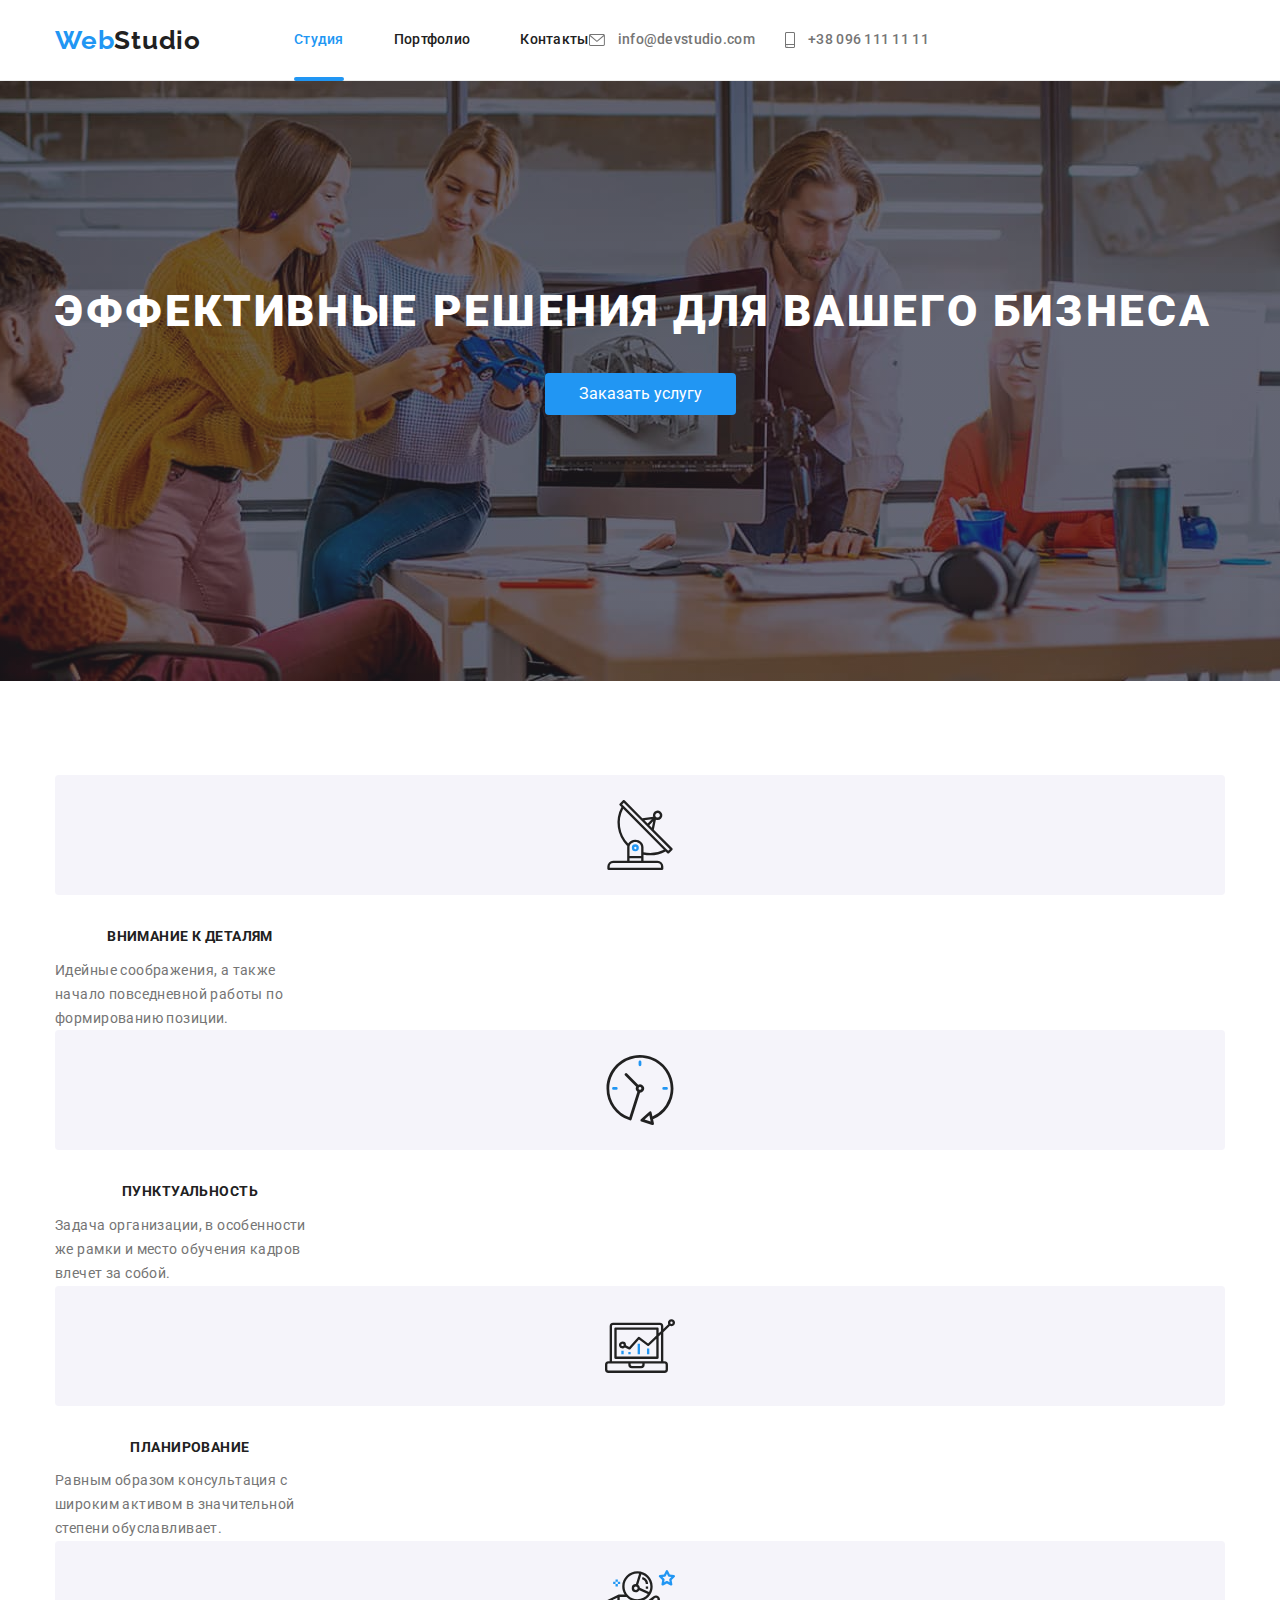
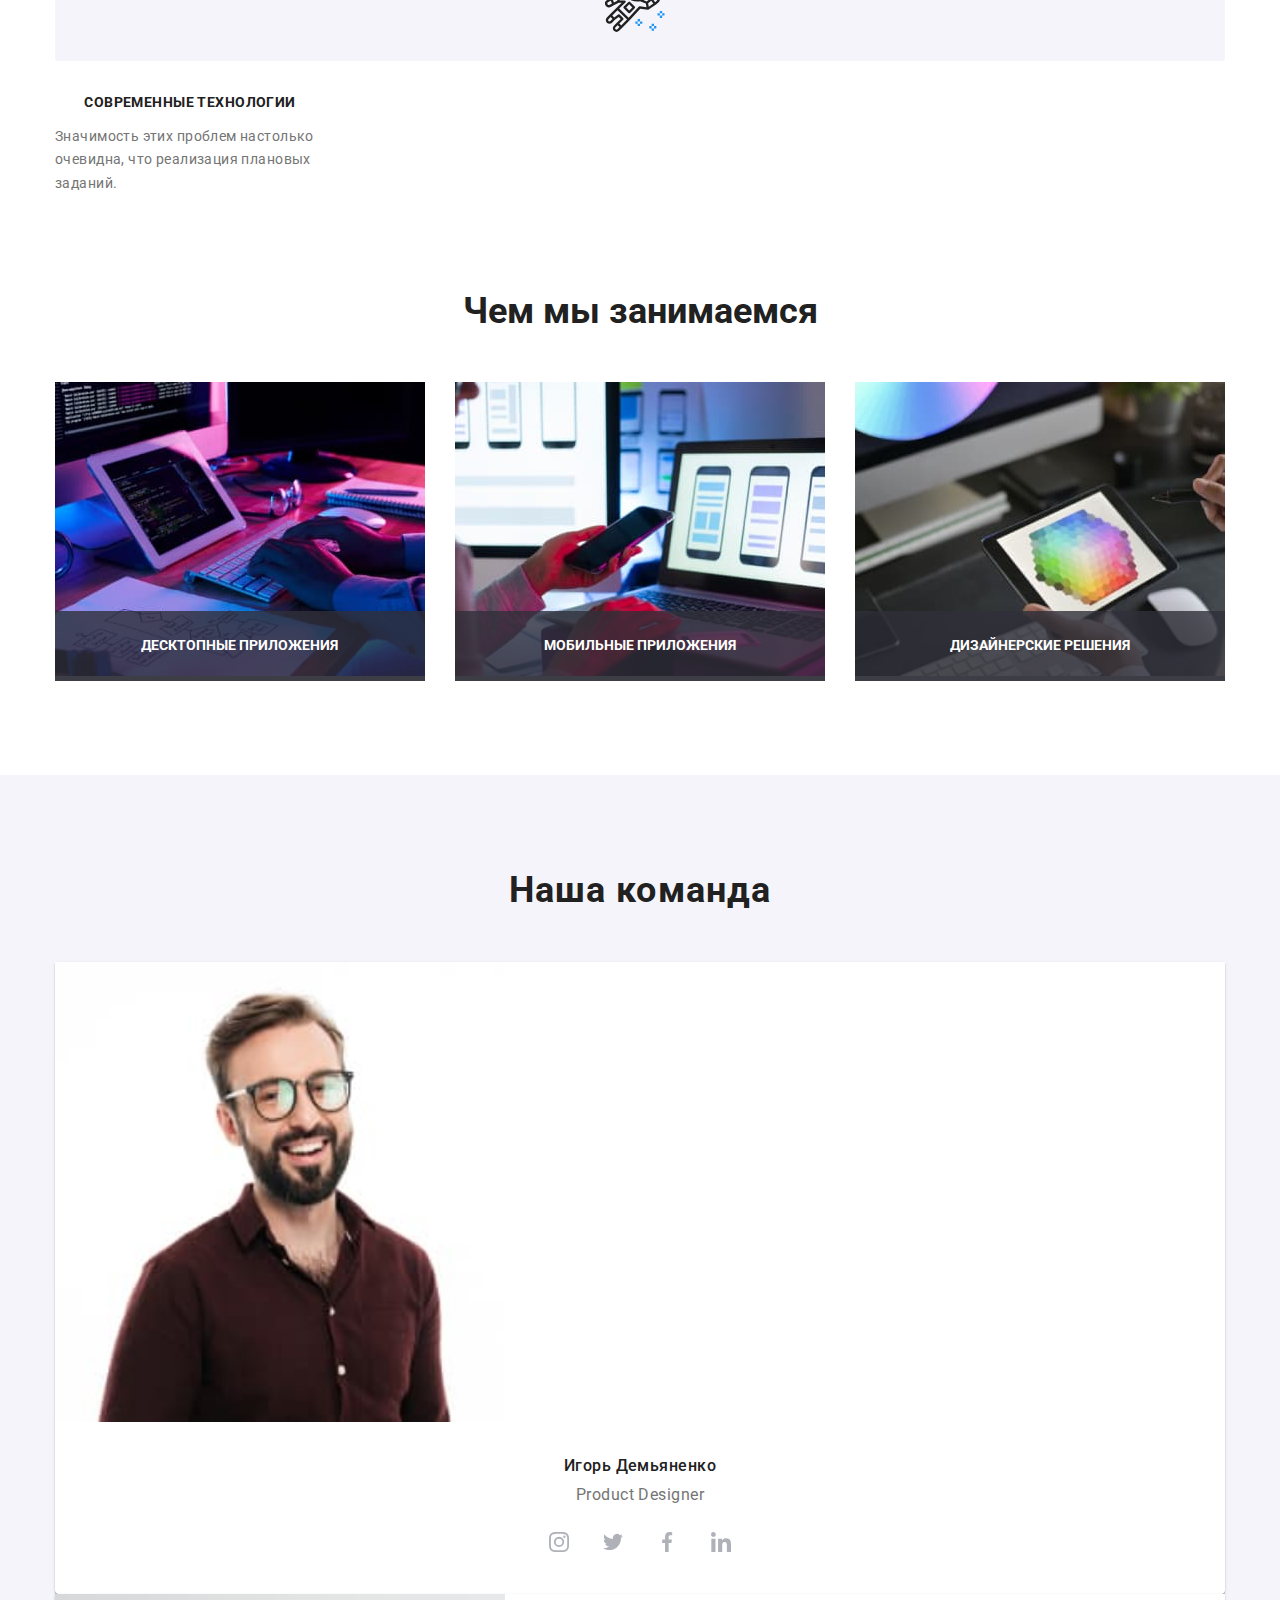
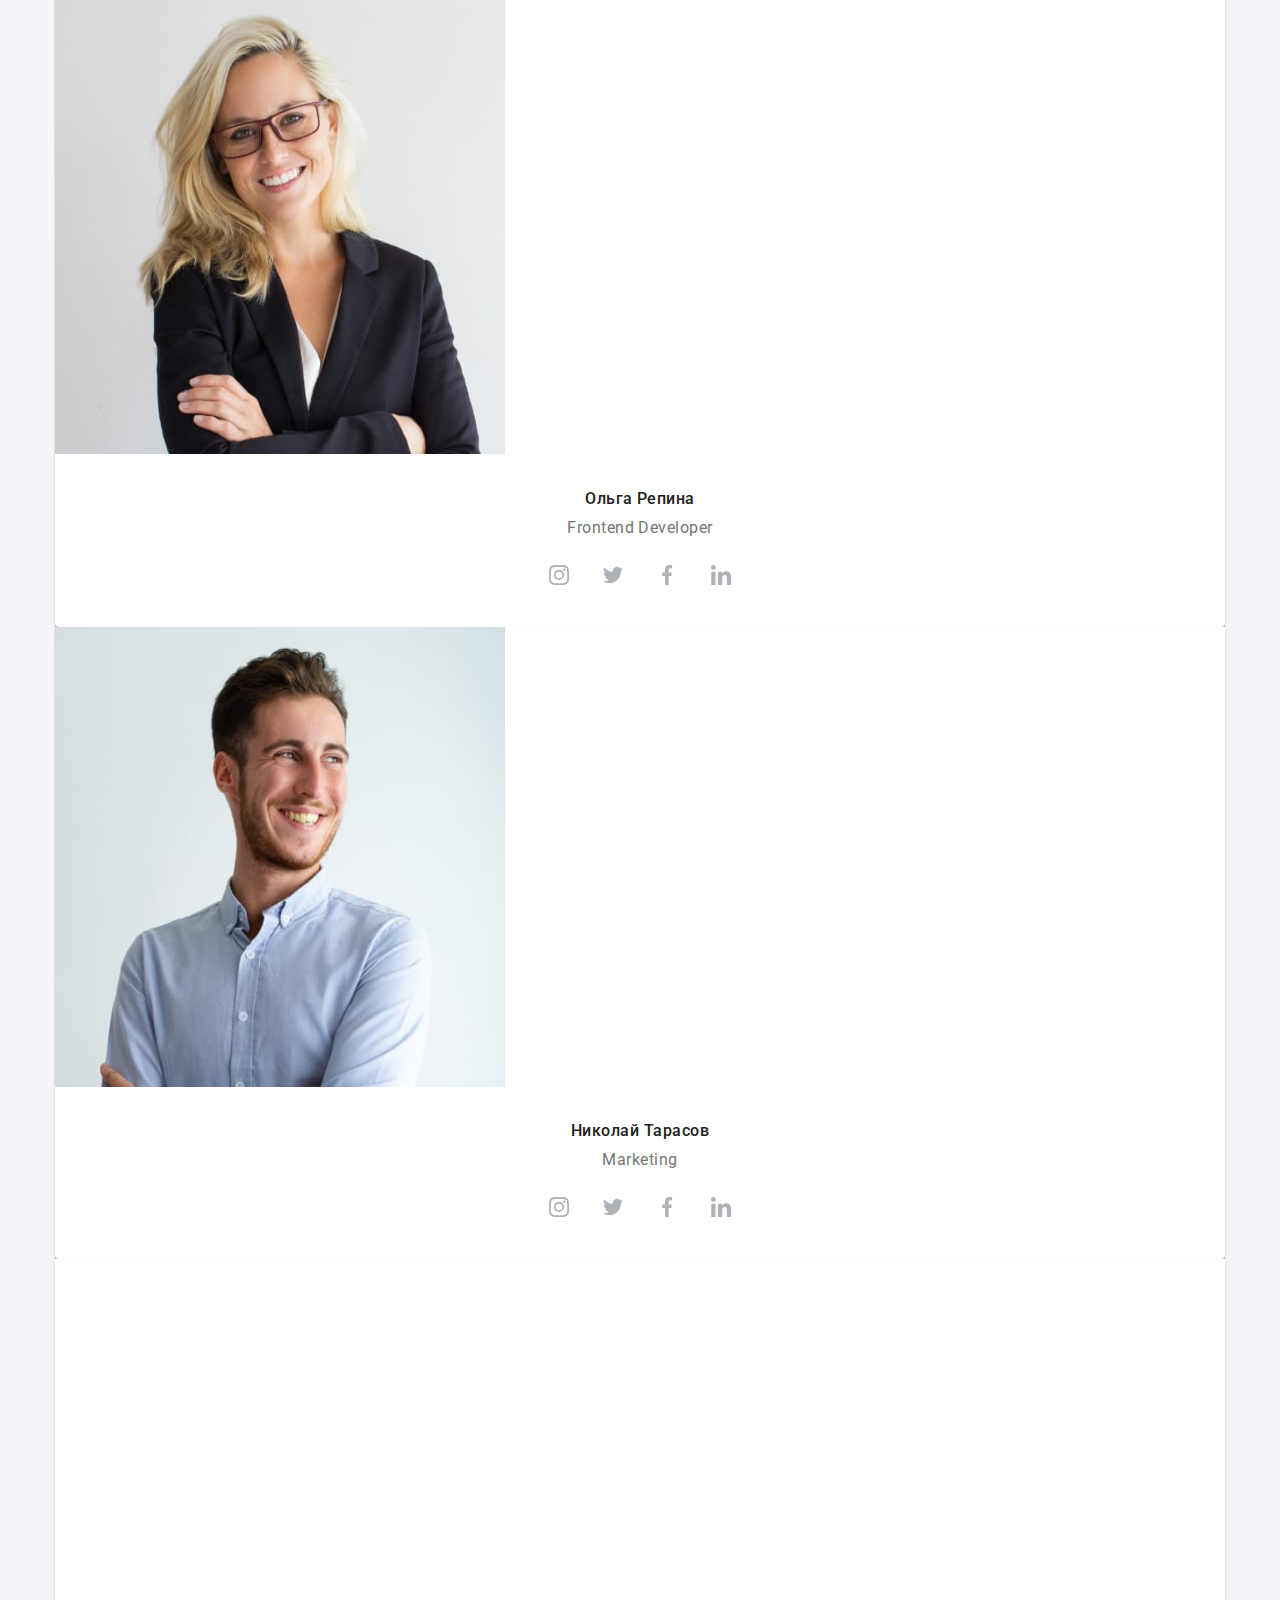
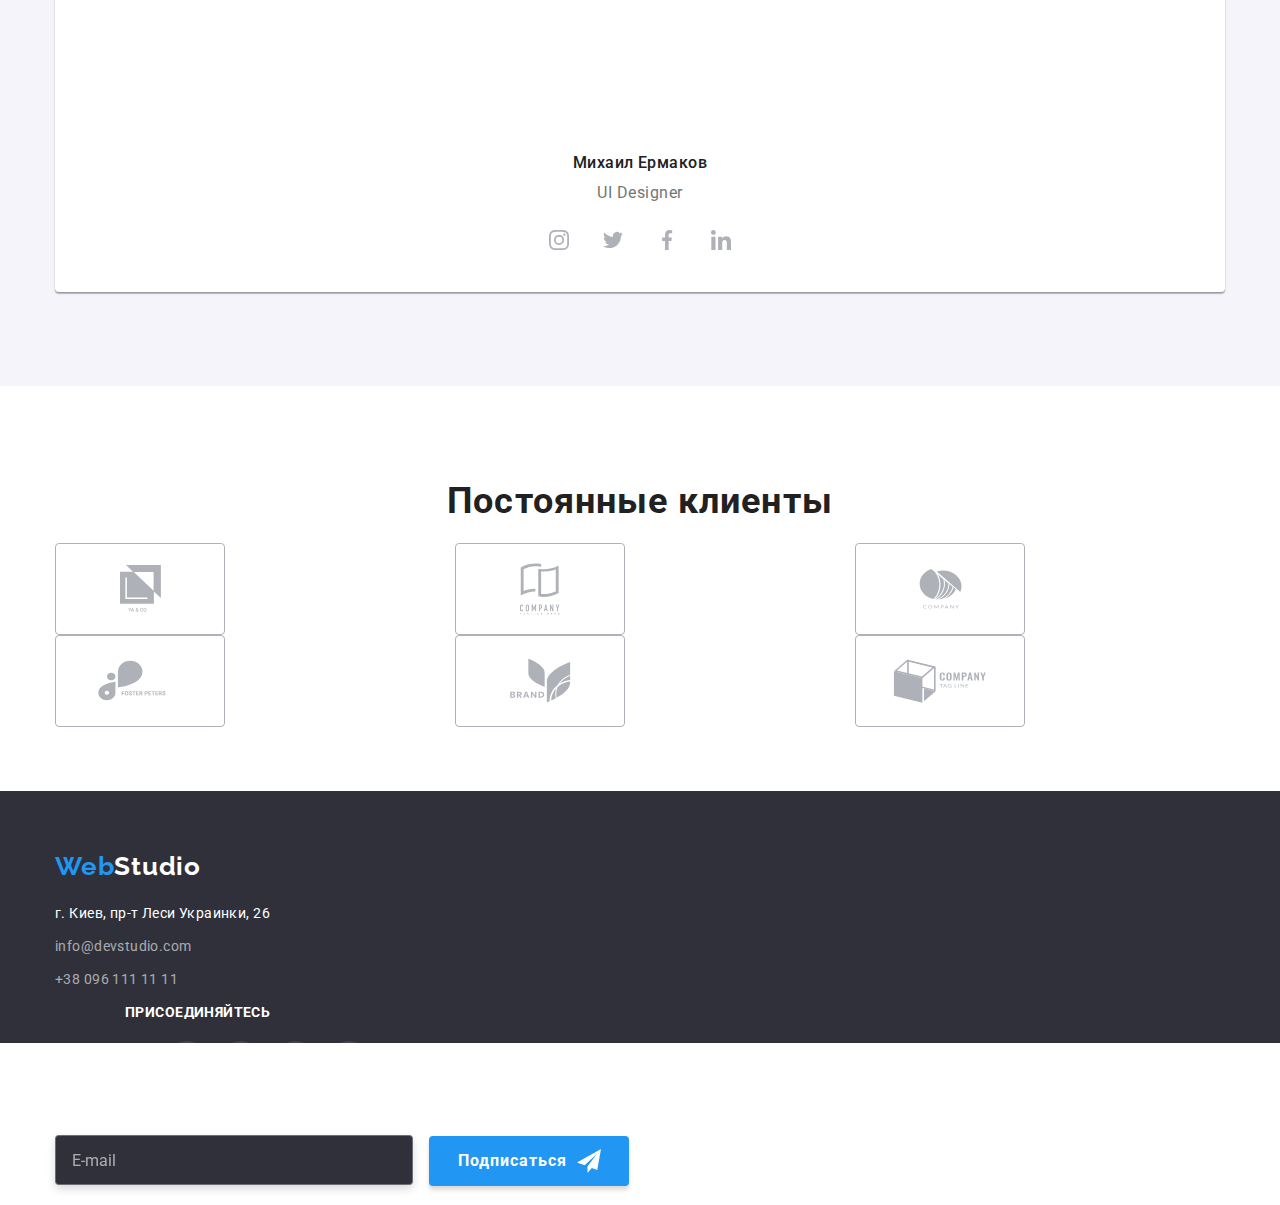
==== commit 894cb19b: "04.08-hw-08" ====
--- a/index.html
+++ b/index.html
@@ -3,7 +3,7 @@
 <head>
     <meta charset="UTF-8">
     <meta http-equiv="X-UA-Compatible" content="IE=edge">
-    <meta name="viewport" content="width=device-width, initial-scale=1.0">
+    <meta name="viewport" content="width=device-width, initial-scale=1.0"/>
     <title>Web studio</title>
     <link href="https://fonts.googleapis.com/css2?family=Raleway:wght@700&family=Roboto:wght@400;500;700;900&display=swap"
         rel="stylesheet">
@@ -18,36 +18,57 @@
        <div class="container header__container">
             <nav class="navigation">
                 <a href="./index.html" class="logo-header box"><span class="blue">Web</span>Studio</a>
-                <ul class="menu list">
-                    <li><a href="./index.html" class="menu__studio menu__studio--is-active menu__studio--current box">Студия</a></li>
-                    <li><a href="./portfolio.html" class="menu__portfolio box">Портфолио</a></li>
-                    <li><a href="" class="menu__contacts box">Контакты</a></li>
-                </ul>
-            </nav>
-            <div class="list-adress">
+                <!-- Мобільне меню -->
+                <button type="button" class="mobile-button" aria-expanded="false" aria-controls="menu-container" data-menu-button>
+                    <svg width="18.7" height="18.7" aria-label="Переключатель мобильного меню" class="mobile-button__icon">
+                        <use class="icon-cross" href="./images/hw/icons.svg#icon-cross"></use>
+                        <use class="icon-menu" href="./images/hw/icons.svg#icon-menu"></use>
+                    </svg>
+                </button>
+                
+              <div class="menu-container" id="menu-container" data-menu>
+                    <!-- Меню хедер -->
+                 <nav class="list-navigation">
+                  <ul class="menu list">
+                    <li class="menu__item">
+                        <a href="./index.html" class="menu__studio menu__studio--is-active menu__studio--current box">Студия</a>
+                    </li>
+                    <li class="menu__item">
+                        <a href="./portfolio.html" class="menu__portfolio box">Портфолио</a>
+                    </li>
+                    <li class="menu__item">
+                        <a href="" class="menu__contacts box">Контакты</a>
+                    </li>
+                  </ul>
+              </nav>
+              <div class="list-adress">
                 <ul class="contact">
-                    <li class="contact__adress">
+                    <li class="contacts__item">
                         <a href="mailto:info@devstudio.com" class="contact__mail box">
                             <svg class="contact__icon" width="16px" height="12px">
-                               <use class="use-mail" href="./imeges/hw/icons.svg#envelope1"></use>
+                               <use class="use-mail" href="./images/hw/icons.svg#envelope1"></use>
                             </svg>
                             info@devstudio.com</a>
                     </li>
-                    <li class="adressli">
+                    <li class="contacts__item">
                         <a href="tel:+380961111111" class="contact__tel box">
                             <svg class="contact__icon" width="10px" height="16px">
-                               <use href="./imeges/hw/icons.svg#smartphone2"></use>
+                               <use href="./images/hw/icons.svg#smartphone2"></use>
                             </svg>
                             +38 096 111 11 11</a>
                     </li>
-                </ul>
-            </div>
+                 </ul>
+                </div>
+               </div>
+            </nav>
        </div>
-    </header>   
+    </header> 
+
     <main>
+        <!-- Герой -->
         <div class="background-hero">
           <section class="hero">
-            <div class="hero__container">
+            <div class="hero__container container">
                 <h1 class="hero__title">Эффективные решения для вашего бизнеса</h1>
                 <button data-modal-open class="hero__button">Заказать услугу</button>
             </div>
@@ -79,61 +100,116 @@
                 </ul>
             </div>
         </section>
-        <section class="doing">
+
+        <!-- Секция "Чем мы занимаемся" -->
+        <section class="doing photos">
             <div class="container">
                 <h2 class="doing__title">Чем мы занимаемся</h2>
-                <ul class="lists-b">
-                    <div class="list-pictures">
-                       <li><img src="./imeges/Чем-мы-занимаемся/img-1.jpg" class="list-pictures__img1" alt="img-1.jpg" width="370" height="294"></li>
-                       <p class="list-pictures__paragraph">Десктопные приложения</p>
-                    </div>
-                    <div class="list-pictures">
-                       <li><img src="./imeges/Чем-мы-занимаемся/img-2.jpg" class="list-pictures__img2" alt="img-2.jpg" width="370" height="294"></li>
-                       <p class="list-pictures__paragraph">Мобильные приложения</p>
-                    </div>
-                    <div class="list-pictures">
-                       <li><img src="./imeges/Чем-мы-занимаемся/img-3.jpg" class="list-pictures__img3" alt="img-3.jpg" width="370" height="294"></li>
-                       <p class="list-pictures__paragraph">Дизайнерские решения</p>
-                </div>
-                    
+                <ul class="photos__list">
+                    <li class="photos__item">
+                        <div class="photos__thumb">
+                            <picture>
+                                <source srcset="./images/desktop/desktop-doing1-1200@1x.jpg 1x, ./images/desktop/desktop-doing1-1200@2x.jpg 2x"
+                                    media="(min-width: 1200px)" />
+
+                                <source
+                                    srcset="./images/desktop/desktop-doing1-1200@1x.webp 1x, ./images/desktop/desktop-doing1-1200@2x.webp 2x"
+                                    type="image/webp" media="(min-width: 1200px)" />
+        
+                                <img src="./images/desktop/desktop-doing1-1200@1x.jpg" loading="lazy"
+                                    alt="Человек печатает текст на клавиатуре" width="370" height="294" />
+                            </picture>
+                            <p class="photos__text">Десктопные приложения</p>
+                        </div>
+                    </li>
+                    <li class="photos__item">
+                        <div class="photos__thumb">
+                            <picture>
+                                <source srcset="./images/desktop/desktop-doing2-1200@1x.jpg 1x, ./images/desktop/desktop-doing2-1200@2x.jpg 2x"
+                                    media="(min-width: 1200px)" />
+
+                                <source
+                                    srcset="./images/desktop/desktop-doing2-1200@1x.webp 1x, ./images/desktop/desktop-doing2-1200@2x.webp 2x"
+                                    type="image/webp" media="(min-width: 1200px)" />
+        
+                                <img src="./images/desktop/desktop-doing2-1200@1x.jpg" loading="lazy"
+                                    alt="Человек смотрит на смартфон перед ноутбуком" width="370" height="294" />
+                            </picture>
+                            <p class="photos__text">Мобильные приложения</p>
+                        </div>
+                    </li>
+                    <li class="photos__item">
+                        <div class="photos__thumb">
+                            <picture>
+                                <source srcset="./images/desktop/desktop-doing3-1200@1x.jpg 1x, ./images/desktop/desktop-doing3-1200@2x.jpg 2x"
+                                    media="(min-width: 1200px)" />
+
+                                <source
+                                    srcset="./images/desktop/desktop-doing3-1200@1x.webp 1x, ./images/desktop/desktop-doing3-1200@2x.webp 2x"
+                                    type="image/webp" media="(min-width: 1200px)" />
+        
+                                <img src="./images/desktop/desktop-doing3-1200@1x.jpg" loading="lazy"
+                                    alt="Цветовая палитра на экране планшета" width="370" height="294" />
+                            </picture>
+                            <p class="photos__text">Дизайнерские решения</p>
+                        </div>
+                    </li>
                 </ul>
             </div>
         </section>
         <section class="ourteam">
             <div class="container">
                 <h2 class="ourteam__title">Наша команда</h2>
-                <ul class="lists-c">
-                    <li class="lists-c__igor box"><img src="./imeges/Наша-команда/img-1.jpg" alt="img-1.jpg" width="270" height="260">
+                <ul class="lists-c team">
+                    <li class="team__item box">
+                        <picture>
+                            <source srcset="./images/desktop/desktop-ourteam1-1200@1x.jpg 1x, ./images/desktop/desktop-ourteam1-1200@2x.jpg 2x"
+                                media="(min-width: 1200px)" />
+                            <source srcset="./images/tablet/tablet-ourteam1-768@1x.jpg 1x, ./images/tablet/tablet-ourteam1-768@2x.jpg 2x"
+                                media="(min-width: 768px)" />
+                            <source srcset="./images/mobile/mobil-ourteam1-480@1x.jpg 1x, ./images/mobile/mobil-ourteam1-480@2x.jpg 2x"
+                                media="(max-width: 767px)" />
+
+                            <source srcset="./images/desktop/desktop-ourteam1-1200@1x.webp 1x, ./images/desktop/desktop-ourteam1-1200@2x.webp 2x"
+                                type="image/webp" media="(min-width: 1200px)" />
+                            <source srcset="./images/tablet/tablet-ourteam1-768@1x.webp 1x, ./images/tablet/tablet-ourteam1-768@2x.webp 2x"
+                                type="image/webp" media="(min-width: 768px)" />
+                            <source srcset="./images/mobile/mobil-ourteam1-480@1x.webp 1x, ./images/mobile/mobil-ourteam1-480@2x.webp 2x"
+                                type="image/webp" media="(max-width: 767px)" />
+
+                            <img src="./images/mobile/mobil-ourteam1-480@1x.jpg" loading="lazy" alt=""
+                                title="Игорь Демьяненко" width="450" height="460" />
+                        </picture>
                         <div class="employee-and-position">
                             <h3 class="employee-and-position__name">Игорь Демьяненко</h3>
                             <p class="employee-and-position__position">Product Designer</p>
                             <div class="div-network">
                                 <ul class="network box">
-                                    <li class="network-employee">
+                                    <li class="network__employee">
                                         <a class="instagram" href="" target="_blank" rel="noopener noreffer" aria-label="Instagram-icon">
                                         <svg class="svg-instagram" width="20px" height="20px">
-                                            <use href="./imeges/hw/icons.svg#instagram1"></use>
+                                            <use href="./images/hw/icons.svg#instagram1"></use>
                                         </svg>
                                         </a>
                                     </li>
-                                    <li class="network-employee">
+                                    <li class="network__employee">
                                         <a class="twitter" href="">
                                         <svg class="svg-twitter" width="20px" height="20px">
-                                            <use href="./imeges/hw/icons.svg#twitter2"></use>
+                                            <use href="./images/hw/icons.svg#twitter2"></use>
                                         </svg>
                                         </a>
                                     </li>
-                                    <li class="network-employee">
+                                    <li class="network__employee">
                                         <a class="facebook" href="">
                                         <svg class="svg-facebook" width="20px" height="20px">
-                                            <use href="./imeges/hw/icons.svg#facebook3"></use>
+                                            <use href="./images/hw/icons.svg#facebook3"></use>
                                         </svg>
                                         </a>
                                     </li>
-                                    <li class="network-employee">
+                                    <li class="network__employee">
                                         <a class="linkedin" href="">
                                         <svg class="svg-linkedin" width="20px" height="20px">
-                                            <use href="./imeges/hw/icons.svg#linkedin4"></use>
+                                            <use href="./images/hw/icons.svg#linkedin4"></use>
                                         </svg>
                                         </a>
                                     </li>
@@ -141,37 +217,57 @@
                             </div>
                         </div> 
                     </li>
-                    <li class="lists-c__olga box"><img src="./imeges/Наша-команда/img-2.jpg" alt="img-2.jpg" width="270" height="260">
+                    <li class="team__item box">
+                        <picture class="team__photo">
+                            <source
+                                srcset="./images/desktop/desktop-ourteam2-1200@1x.jpg 1x, ./images/desktop/desktop-ourteam2-1200@2x.jpg 2x"
+                                media="(min-width: 1200px)" />
+                            <source srcset="./images/tablet/tablet-ourteam2-768@1x.jpg 1x, ./images/tablet/tablet-ourteam2-768@2x.jpg 2x"
+                                media="(min-width: 768px)" />
+                            <source srcset="./images/mobile/mobil-ourteam2-480@1x.jpg 1x, ./images/mobile/mobil-ourteam2-480@2x.jpg 2x"
+                                media="(max-width: 767px)" />
+                    
+                            <source
+                                srcset="./images/desktop/desktop-ourteam2-1200@1x.webp 1x, ./images/desktop/desktop-ourteam2-1200@2x.webp 2x"
+                                type="image/webp" media="(min-width: 1200px)" />
+                            <source srcset="./images/tablet/tablet-ourteam2-768@1x.webp 1x, ./images/tablet/tablet-ourteam2-768@2x.webp 2x"
+                                type="image/webp" media="(min-width: 768px)" />
+                            <source srcset="./images/mobile/mobil-ourteam2-480@1x.webp 1x, ./images/mobile/mobil-ourteam2-480@2x.webp 2x"
+                                type="image/webp" media="(max-width: 767px)" />
+                    
+                            <img src="./images/mobile/mobil-ourteam2-480@1x.jpg" loading="lazy" alt=""
+                                title="Ольга Репина" width="450" height="460" />
+                        </picture>
                         <div class="employee-and-position">
                             <h3 class="employee-and-position__name">Ольга Репина</h3>
                             <p class="employee-and-position__position">Frontend Developer</p>
                             <div class="div-network">
                                 <ul class="network box">
-                                    <li class="network-employee">
+                                    <li class="network__employee">
                                         <a class="instagram" href="">
                                             <svg class="svg-instagram" width="20px" height="20px">
-                                                <use href="./imeges/hw/icons.svg#instagram1"></use>
-                                            </svg>
-                                        </a>
-                                    </li>
-                                    <li class="network-employee">
+                                                <use href="./images/hw/icons.svg#instagram1"></use>
+                                            </svg>
+                                        </a>
+                                    </li>
+                                    <li class="network__employee">
                                         <a class="twitter" href="">
                                             <svg class="svg-twitter" width="20px" height="20px">
-                                                <use href="./imeges/hw/icons.svg#twitter2"></use>
-                                            </svg>
-                                        </a>
-                                    </li>
-                                    <li class="network-employee">
+                                                <use href="./images/hw/icons.svg#twitter2"></use>
+                                            </svg>
+                                        </a>
+                                    </li>
+                                    <li class="network__employee">
                                         <a class="facebook" href="">
                                             <svg class="svg-facebook" width="20px" height="20px">
-                                                <use href="./imeges/hw/icons.svg#facebook3"></use>
-                                            </svg>
-                                        </a>
-                                    </li>
-                                    <li class="network-employee">
+                                                <use href="./images/hw/icons.svg#facebook3"></use>
+                                            </svg>
+                                        </a>
+                                    </li>
+                                    <li class="network__employee">
                                         <a class="linkedin" href="">
                                             <svg class="svg-linkedin" width="20px" height="20px">
-                                                <use href="./imeges/hw/icons.svg#linkedin4"></use>
+                                                <use href="./images/hw/icons.svg#linkedin4"></use>
                                             </svg>
                                         </a>
                                     </li>
@@ -179,37 +275,57 @@
                             </div>
                         </div>
                     </li>
-                    <li class="lists-c__nicholas box"><img src="./imeges/Наша-команда/img-3.jpg" alt="img-3.jpg" width="270" height="260">
+                    <li class="team__item box">
+                        <picture>
+                            <source
+                                srcset="./images/desktop/desktop-ourteam3-1200@1x.jpg 1x, ./images/desktop/desktop-ourteam3-1200@2x.jpg 2x"
+                                media="(min-width: 1200px)" />
+                            <source srcset="./images/tablet/tablet-ourteam3-768@1x.jpg 1x, ./images/tablet/tablet-ourteam3-768@2x.jpg 2x"
+                                media="(min-width: 768px)" />
+                            <source srcset="./images/mobile/mobil-ourteam3-480@1x.jpg 1x, ./images/mobile/mobil-ourteam3-480@2x.jpg 2x"
+                                media="(max-width: 767px)" />
+                    
+                            <source
+                                srcset="./images/desktop/desktop-ourteam3-1200@1x.webp 1x, ./images/desktop/desktop-ourteam3-1200@2x.webp 2x"
+                                type="image/webp" media="(min-width: 1200px)" />
+                            <source srcset="./images/tablet/tablet-ourteam3-768@1x.webp 1x, ./images/tablet/tablet-ourteam3-768@2x.webp 2x"
+                                type="image/webp" media="(min-width: 768px)" />
+                            <source srcset="./images/mobile/mobil-ourteam3-480@1x.webp 1x, ./images/mobile/mobil-ourteam3-480@2x.webp 2x"
+                                type="image/webp" media="(max-width: 767px)" />
+                    
+                            <img src="./images/mobile/mobil-ourteam3-480@1x.jpg" loading="lazy" alt=""
+                                title="Николай Тарасов" width="450" height="460" />
+                        </picture>
                         <div class="employee-and-position">
                             <h3 class="employee-and-position__name">Николай Тарасов</h3>
                             <p class="employee-and-position__position">Marketing</p>
                             <div class="div-network">
                                 <ul class="network box">
-                                    <li class="network-employee">
+                                    <li class="network__employee">
                                         <a class="instagram" href="">
                                             <svg class="svg-instagram" width="20px" height="20px">
-                                                <use href="./imeges/hw/icons.svg#instagram1"></use>
-                                            </svg>
-                                        </a>
-                                    </li>
-                                    <li class="network-employee">
+                                                <use href="./images/hw/icons.svg#instagram1"></use>
+                                            </svg>
+                                        </a>
+                                    </li>
+                                    <li class="network__employee">
                                         <a class="twitter" href="">
                                             <svg class="svg-twitter" width="20px" height="20px">
-                                                <use href="./imeges/hw/icons.svg#twitter2"></use>
-                                            </svg>
-                                        </a>
-                                    </li>
-                                    <li class="network-employee">
+                                                <use href="./images/hw/icons.svg#twitter2"></use>
+                                            </svg>
+                                        </a>
+                                    </li>
+                                    <li class="network__employee">
                                         <a class="facebook" href="">
                                             <svg class="svg-facebook" width="20px" height="20px">
-                                                <use href="./imeges/hw/icons.svg#facebook3"></use>
-                                            </svg>
-                                        </a>
-                                    </li>
-                                    <li class="network-employee">
+                                                <use href="./images/hw/icons.svg#facebook3"></use>
+                                            </svg>
+                                        </a>
+                                    </li>
+                                    <li class="network__employee">
                                         <a class="linkedin" href="">
                                             <svg class="svg-linkedin" width="20px" height="20px">
-                                                <use href="./imeges/hw/icons.svg#linkedin4"></use>
+                                                <use href="./images/hw/icons.svg#linkedin4"></use>
                                             </svg>
                                         </a>
                                     </li>
@@ -217,37 +333,57 @@
                             </div>
                         </div>
                     </li>
-                    <li class="lists-c__michael box"><img src="./imeges/Наша-команда/img-4.jpg" alt="img-3.jpg" width="270" height="260">
+                <li class="team__item box">
+                    <picture>
+                        <source
+                            srcset="./images/desktop/desktop-ourteam4-1200@1x.jpg 1x, ./images/desktop/desktop-ourteam4-1200@2x.jpg 2x"
+                            media="(min-width: 1200px)" />
+                        <source srcset="./images/tablet/tablet-ourteam4-768@1x.jpg 1x, ./images/tablet/tablet-ourteam4-768@2x.jpg 2x"
+                            media="(min-width: 768px)" />
+                        <source srcset="./images/mobile/mobil-ourteam4-480@1x.jpg 1x, ./images/mobile/mobil-ourteam4-480@2x.jpg 2x"
+                            media="(max-width: 767px)" />
+                
+                        <source
+                            srcset="./images/desktop/desktop-ourteam4-1200@1x.webp 1x, ./images/desktop/desktop-ourteam4-1200@2x.webp 2x"
+                            type="image/webp" media="(min-width: 1200px)" />
+                        <source srcset="./images/tablet/tablet-ourteam4-768@1x.webp 1x, ./images/tablet/tablet-ourteam4-768@2x.webp 2x"
+                            type="image/webp" media="(min-width: 768px)" />
+                        <source srcset="./images/mobile/mobil-ourteam4-480@1x.webp 1x, ./images/mobile/mobil-ourteam4-480@2x.webp 2x"
+                            type="image/webp" media="(max-width: 767px)" />
+                
+                        <img src="./images/mobile/mobil-ourteam4-480@1x.jpg" loading="lazy" alt=""
+                            title="Михаил Ермаков" width="450" height="460" />
+                    </picture>
                         <div class="employee-and-position">
                             <h3 class="employee-and-position__name">Михаил Ермаков</h3>
                             <p class="employee-and-position__position">UI Designer</p>
                             <div class="div-network">
                                 <ul class="network box">
-                                    <li class="network-employee">
+                                    <li class="network__employee">
                                         <a class="instagram" href="">
                                             <svg class="svg-instagram" width="20px" height="20px">
-                                                <use href="./imeges/hw/icons.svg#instagram1"></use>
-                                            </svg>
-                                        </a>
-                                    </li>
-                                    <li class="network-employee">
+                                                <use href="./images/hw/icons.svg#instagram1"></use>
+                                            </svg>
+                                        </a>
+                                    </li>
+                                    <li class="network__employee">
                                         <a class="twitter" href="">
                                             <svg class="svg-twitter" width="20px" height="20px">
-                                                <use href="./imeges/hw/icons.svg#twitter2"></use>
-                                            </svg>
-                                        </a>
-                                    </li>
-                                    <li class="network-employee">
+                                                <use href="./images/hw/icons.svg#twitter2"></use>
+                                            </svg>
+                                        </a>
+                                    </li>
+                                    <li class="network__employee">
                                         <a class="facebook" href="">
                                             <svg class="svg-facebook" width="20px" height="20px">
-                                                <use href="./imeges/hw/icons.svg#facebook3"></use>
-                                            </svg>
-                                        </a>
-                                    </li>
-                                    <li class="network-employee">
+                                                <use href="./images/hw/icons.svg#facebook3"></use>
+                                            </svg>
+                                        </a>
+                                    </li>
+                                    <li class="network__employee">
                                         <a class="linkedin" href="">
                                             <svg class="svg-linkedin" width="20px" height="20px">
-                                                <use href="./imeges/hw/icons.svg#linkedin4"></use>
+                                                <use href="./images/hw/icons.svg#linkedin4"></use>
                                             </svg>
                                         </a>
                                     </li>
@@ -262,45 +398,45 @@
             <div class="container">
                 <h2 class="customers__title">Постоянные клиенты</h2>
                 <ul class="lists-e">
-                    <li>
+                    <li class="customers__item">
                         <a class="customers__group1" href="">
                             <svg class="svg-group1" width="41px" height="47px">
-                                <use href="./imeges/hw/icons.svg#group1"></use>
+                                <use href="./images/hw/icons.svg#group1"></use>
                             </svg>
                         </a>  
                     </li>
-                    <li>
+                    <li class="customers__item">
                         <a class="customers__group2" href="">
                             <svg class="svg-group2" width="40px" height="52px">
-                                <use href="./imeges/hw/icons.svg#group2"></use>
-                            </svg>
-                        </a>
-                    </li>
-                    <li>
+                                <use href="./images/hw/icons.svg#group2"></use>
+                            </svg>
+                        </a>
+                    </li>
+                    <li class="customers__item">
                         <a class="customers__group3" href="">
                             <svg class="svg-group3" width="43px" height="41px">
-                                <use href="./imeges/hw/icons.svg#group3"></use>
-                            </svg>
-                        </a>
-                    </li>
-                    <li>
+                                <use href="./images/hw/icons.svg#group3"></use>
+                            </svg>
+                        </a>
+                    </li>
+                    <li class="customers__item">
                         <a class="customers__group4" href="">
                             <svg class="svg-group4" width="84px" height="41px">
-                                <use href="./imeges/hw/icons.svg#group4"></use>
-                            </svg>
-                        </a>
-                    </li>
-                    <li>
+                                <use href="./images/hw/icons.svg#group4"></use>
+                            </svg>
+                        </a>
+                    </li>
+                    <li class="customers__item">
                         <a class="customers__group5" href="">
                             <svg class="svg-group5" width="63px" height="45px">
-                                <use href="./imeges/hw/icons.svg#group5"></use>
-                            </svg>
-                        </a>
-                    </li>
-                    <li>
+                                <use href="./images/hw/icons.svg#group5"></use>
+                            </svg>
+                        </a>
+                    </li>
+                    <li class="customers__item">
                         <a class="customers__group6 box" href="">
                             <svg class="svg-group6" width="94px" height="44px">
-                                <use href="./imeges/hw/icons.svg#group6"></use>
+                                <use href="./images/hw/icons.svg#group6"></use>
                             </svg>
                         </a>
                     </li>
@@ -330,28 +466,28 @@
                     <li class="lists-f__list">
                         <a class="lists-f__link" href="">
                             <svg class="lists-f__instagram-white" width="20px" height="20px">
-                                <use href="./imeges/hw/icons.svg#instagram-white"></use>
+                                <use href="./images/hw/icons.svg#instagram-white"></use>
                             </svg>
                         </a>
                     </li>
                     <li class="lists-f__list">
                         <a class="lists-f__link" href="">
                             <svg class="lists-f__twitter-white" width="20px" height="20px">
-                                <use href="./imeges/hw/icons.svg#twitter-white"></use>
+                                <use href="./images/hw/icons.svg#twitter-white"></use>
                             </svg>
                         </a>
                     </li>
                     <li class="lists-f__list">
                         <a class="lists-f__link" href="">
                             <svg class="lists-f__facebook-white" width="20px" height="20px">
-                                <use href="./imeges/hw/icons.svg#facebook-white"></use>
+                                <use href="./images/hw/icons.svg#facebook-white"></use>
                             </svg>
                         </a>
                     </li>
                     <li class="lists-f__list">
                         <a class="lists-f__link" href="">
                             <svg class="lists-f__linkedin-white" width="20px" height="20px">
-                                <use href="./imeges/hw/icons.svg#linkedin-white"></use>
+                                <use href="./images/hw/icons.svg#linkedin-white"></use>
                             </svg>
                         </a>
                     </li>
@@ -367,7 +503,7 @@
                         <button type="submit" class=" button footer-form__button">
                             <svg class="footer-form__icon" width="24px"
                                 height="24px">
-                                <use href="./imeges/hw/icons.svg#icon-send"></use>
+                                <use href="./images/hw/icons.svg#icon-send"></use>
                             </svg>Подписаться</button>
                     </div>
                 </div>
@@ -377,7 +513,7 @@
     <div data-modal class="backdrop is-hidden">
         <div class="modal">
             <button data-modal-close class="close"><svg class="icon-close" width="18px" height="18px">
-                    <use href="./imeges/hw/icons.svg#close-black"></use>
+                    <use href="./images/hw/icons.svg#close-black"></use>
                 </svg></button>
             <form class="modal-form">
                 <div class="title-modal"><strong>Оставьте свои данные, мы вам перезвоним</strong></div>
@@ -388,7 +524,7 @@
     
                         <input id="user-name" type="text" name="user-name" class="form-input">
                         <svg width="12px" height="12px" class="modal-icon">
-                            <use href="./imeges/hw/icons.svg#name-black"></use>
+                            <use href="./images/hw/icons.svg#name-black"></use>
                         </svg>
                     </div>
     
@@ -399,7 +535,7 @@
                     <div class="modal-position-icon">
                         <input id="user-tel" type="tel" name="tel" class="form-input">
                         <svg width="13px" height="13px" class="modal-icon">
-                            <use href="./imeges/hw/icons.svg#tel-black"></use>
+                            <use href="./images/hw/icons.svg#tel-black"></use>
                         </svg>
                     </div>
     
@@ -410,7 +546,7 @@
                     <div class="modal-position-icon">
                         <input id="user-email" type="email" name="email" class="form-input">
                         <svg width="15px" height="12px" class="modal-icon">
-                            <use href="./imeges/hw/icons.svg#email-black"></use>
+                            <use href="./images/hw/icons.svg#email-black"></use>
                         </svg>
                     </div>
     
@@ -428,7 +564,7 @@
                     <input type="checkbox" name="checkbox" class="form-accept visually-hidden">
                     <span class="checkbox-icon">
                         <svg width="16px" height="15px">
-                            <use href="./imeges/hw/icons.svg#check-mark-white"></use>
+                            <use href="./images/hw/icons.svg#check-mark-white"></use>
                         </svg>
                     </span>
                     <span class="checkbox-title">Соглашаюсь с рассылкой и принимаю <a href="" class="contract">Условия
@@ -439,7 +575,21 @@
     
             </form>
         </div>
-    
+    <!-- Скрипт для модального окна -->
     <script src="./js/modal.js"></script>
+
+    <!-- Скрипт для мобильного меню -->
+    <script src="./js/menu.js"></script>
+    
+    <!-- Скрипт для отправки данных с формы модального окна -->
+    <script>
+        (() => {
+            document.querySelector(".js-speaker-form").addEventListener("submit", (e) => {
+                e.preventDefault();
+
+                new FormData(e.currentTarget).forEach((value, name) => console.log(`${name}: ${value}`));
+            });
+        })();
+    </script>
 </body>
 </html>--- a/css/main.min.css
+++ b/css/main.min.css
@@ -1 +1 @@
-:root{--primary-text-color: #757575;--title-text-color: #212121;--accent-color1: #2196F3;--accent-color2: #FFFFFF;--background-color: #FFFFFF;--other-background-color: #F5F4FA;--background: #2F303A;--blue-background: #2196F3;--items: 3;--indent: 30px;--color-icon: #AFB1B8;--primary-bg-color: #E5E5E5;--transform-1: 250ms cubic-bezier(0.4, 0, 0.2, 1)}body{margin:0px;background-color:#fff;font-family:"Roboto",sans-serif;color:#757575}.container{width:1200px;margin-left:auto;margin-right:auto;padding-left:15px;padding-right:15px}.list,.lists-a,.lists-b,.lists-c,.lists-d,.lists-e,.lists-f{list-style:none;padding-left:0;display:block;margin:0}.lists-a,.lists-b,.lists-c,.lists-e{-webkit-box-pack:center;-ms-flex-pack:center;justify-content:center;-webkit-box-align:center;-ms-flex-align:center;align-items:center;-webkit-box-pack:justify;-ms-flex-pack:justify;justify-content:space-between;display:-webkit-box;display:-ms-flexbox;display:flex}.visually-hidden{position:absolute;width:1px;height:1px;margin:-1px;border:0;padding:0;white-space:nowrap;-webkit-clip-path:inset(100%);clip-path:inset(100%);clip:rect(0 0 0 0);overflow:hidden}.lists-a__plate::before,.lists-a__clock::before,.lists-a__diagram::before,.lists-a__astronaut::before{content:"";display:block;height:120px;border-radius:4px;background-repeat:no-repeat;background-position:center;background-color:var(--other-background-color)}.lists-a__plate::before{background-image:url(../imeges/hw/original.svg/plate1.svg)}.lists-a__clock::before{background-image:url(../imeges/hw/original.svg/clock2.svg)}.lists-a__diagram::before{background-image:url(../imeges/hw/original.svg/diagram3.svg)}.lists-a__astronaut::before{background-image:url(../imeges/hw/original.svg/astronaut4.svg)}.lists-a__title{font-weight:700;font-size:14px;line-height:1.7;letter-spacing:.03em;text-transform:uppercase;color:var(--title-text-color);margin-bottom:10px;margin-top:30px;width:270px}.lists-a__paragraph{font-weight:400;font-size:14px;line-height:1.7;letter-spacing:.03em;color:var(--primary-text-color);margin-top:0px;margin-bottom:0px;width:270px}.description{padding-top:94px;-webkit-box-align:center;-ms-flex-align:center;align-items:center;display:-webkit-box;display:-ms-flexbox;display:flex}.icon{list-style:none;display:-webkit-box;display:-ms-flexbox;display:flex;-ms-flex-wrap:wrap;flex-wrap:wrap;margin-bottom:0px;margin-top:50px;padding-left:0}.surfacing{position:relative;overflow:hidden}.surfacing__img{display:block}.icon__a-сard{color:inherit}.icon__element{position:relative;-webkit-transition:color var(--transform-1);transition:color var(--transform-1);-ms-flex-preferred-size:calc((100% - var(--indent)*var(--items))/var(--items));flex-basis:calc((100% - var(--indent)*var(--items))/var(--items));margin:calc(var(--indent)/2)}.icon__a-сard{text-decoration:none}.icon__element:nth-child(n+7){margin-bottom:0px}.icon__element:nth-child(3n+1){margin-left:0px}.icon__element:nth-child(3n){margin-right:0px}.icon__element:nth-child(-n+3){margin-top:0px}.icon__element:hover{-webkit-box-shadow:0px 1px 1px rgba(0,0,0,.12),0px 4px 4px rgba(0,0,0,.06),1px 4px 6px rgba(0,0,0,.16);box-shadow:0px 1px 1px rgba(0,0,0,.12),0px 4px 4px rgba(0,0,0,.06),1px 4px 6px rgba(0,0,0,.16)}.surfacing__div{position:absolute;top:0;left:0;-webkit-transform:translateY(100%);transform:translateY(100%);padding:63px 24px;background:rgba(33,150,243,.9);-webkit-transition:-webkit-transform var(--transform-1);transition:-webkit-transform var(--transform-1);transition:transform var(--transform-1);transition:transform var(--transform-1), -webkit-transform var(--transform-1)}.surfacing__text{font-weight:400;font-size:18px;line-height:1.56;letter-spacing:.03em;color:#fff}.icon__a-сard:hover .surfacing__div,.icon__a-сard:focus .surfacing__div{-webkit-transform:translateY(0%);transform:translateY(0%)}.about-card__title{font-weight:700;font-size:18px;line-height:1.9;letter-spacing:.06em;color:var(--title-text-color);margin:0px 0px 4px 0px;padding-left:24px;padding-right:24px}.about-card__text{font-weight:400;font-size:16px;line-height:1.9;letter-spacing:.03em;color:var(--primary-text-color);margin:0px;padding-left:24px;padding-right:24px}.about-card{padding-top:20px;padding-bottom:20px;border-right:1px solid #eee;border-bottom:1px solid #eee;border-left:1px solid #eee}.doing{padding-top:94px;padding-bottom:94px}.lists-b{margin-top:0px;margin-bottom:0px}.doing__title{font-weight:700;font-size:36px;line-height:1.2;text-align:center;letter-spacing:.03em;color:var(--title-text-color);margin-bottom:50px;margin-top:0}.list-pictures__img1,.list-pictures__img2,.list-pictures__img3{display:block}.list-pictures{position:relative}.list-pictures::before{position:absolute;content:"";height:70px;width:100%;left:0;bottom:0;background:rgba(47,48,58,.8)}.list-pictures__paragraph{position:absolute;bottom:0;left:0;right:0;margin:0;padding-top:27px;padding-bottom:27px;font-weight:700;font-size:14px;line-height:1.143;text-align:center;text-transform:uppercase;color:var(--accent-color2)}.ourteam{background:var(--other-background-color);padding-top:94px;padding-bottom:94px}.ourteam__title{font-weight:700;font-size:36px;line-height:1.2;text-align:center;letter-spacing:.03em;color:var(--title-text-color);margin-top:0px;margin-bottom:50px}.lists-c__igor,.lists-c__olga,.lists-c__nicholas,.lists-c__michael{width:270px;background:var(--background-color);-webkit-box-shadow:0px 1px 3px rgba(0,0,0,.12),0px 1px 1px rgba(0,0,0,.14),0px 2px 1px rgba(0,0,0,.2);box-shadow:0px 1px 3px rgba(0,0,0,.12),0px 1px 1px rgba(0,0,0,.14),0px 2px 1px rgba(0,0,0,.2);border-radius:0px 0px 4px 4px}.employee-and-position__name,.employee-and-position__position{font-size:16px;line-height:1.19;text-align:center;letter-spacing:.03em}.employee-and-position__name{margin-top:0px;margin-bottom:10px;font-weight:500;color:var(--title-text-color)}.employee-and-position__position{margin-top:0px;margin-bottom:0px;font-weight:400}.employee-and-position{padding-top:30px;padding-bottom:30px}.lists-c{margin-top:0px}.network{display:-webkit-box;display:-ms-flexbox;display:flex;padding:0;margin:0;list-style:none;-webkit-box-align:center;-ms-flex-align:center;align-items:center;-webkit-box-pack:center;-ms-flex-pack:center;justify-content:center;margin-top:16px}.network-employee{display:-webkit-box;display:-ms-flexbox;display:flex}.network-employee:not(:last-child){margin-right:10px}.customers{padding-top:94px;padding-bottom:94px}.customers__title{font-weight:700;font-size:36px;line-height:1.2;text-align:center;letter-spacing:.03em;color:var(--title-text-color);margin-top:0px;margin-bottom:50px}.customers__group1,.customers__group2,.customers__group3,.customers__group4,.customers__group5,.customers__group6{width:170px;height:92px;border:1px solid #afb1b8;border-radius:4px;display:-webkit-box;display:-ms-flexbox;display:flex;-webkit-box-pack:center;-ms-flex-pack:center;justify-content:center;-webkit-box-align:center;-ms-flex-align:center;align-items:center;cursor:pointer;padding:0;fill:var(--color-icon);-webkit-transition:fill var(--transform-1);transition:fill var(--transform-1)}.customers__group1:hover .svg-group1,.customers__group2:hover .svg-group2,.customers__group3:hover .svg-group3,.customers__group4:hover .svg-group4,.customers__group5:hover .svg-group5,.customers__group6:hover .svg-group6,.customers__group1:focus .svg-group1,.customers__group2:focus .svg-group2,.customers__group3:focus .svg-group3,.customers__group4:focus .svg-group4,.customers__group5:focus .svg-group5,.customers__group6:focus .svg-group6{fill:var(--blue-background)}.customers__group1:hover,.customers__group2:hover,.customers__group3:hover,.customers__group4:hover,.customers__group5:hover,.customers__group6:hover,.customers__group1:focus,.customers__group2:focus,.customers__group3:focus,.customers__group4:focus,.customers__group5:focus,.customers__group6:focus{border:1px solid var(--blue-background)}.join{-moz-tab-size:4;-o-tab-size:4;tab-size:4;line-height:1.15;margin-left:70px;padding-top:15px}.second-footer-div{margin-left:70px;margin-right:93px}.end{display:-webkit-box;display:-ms-flexbox;display:flex}.second-footer-div__title{font-family:"Roboto",sans-serif;font-weight:700;font-size:14px;line-height:1.14;letter-spacing:.03em;text-transform:uppercase;color:var(--accent-color2);margin-bottom:20px}.button{color:var(--title-text-color);background-color:var(--background-color);-webkit-box-shadow:0px 4px 4px rgba(0,0,0,.15);box-shadow:0px 4px 4px rgba(0,0,0,.15);border-radius:4px;border:none;font-weight:700;font-size:16px;line-height:1.9;cursor:pointer;display:-webkit-box;display:-ms-flexbox;display:flex}.hero__button{background:var(--blue-background);color:var(--accent-color2);border-color:rgba(0,0,0,0);display:inline-block;text-transform:none;padding:10px 32px;text-decoration:none;border-radius:4px;-webkit-transition-property:color,background-color,-webkit-box-shadow;transition-property:color,background-color,-webkit-box-shadow;transition-property:color,background-color,box-shadow;transition-property:color,background-color,box-shadow,-webkit-box-shadow;-webkit-transition-duration:250ms;transition-duration:250ms;-webkit-transition-timing-function:cubic-bezier(0.4, 0, 0.2, 1);transition-timing-function:cubic-bezier(0.4, 0, 0.2, 1)}.hero__button:hover,.hero__button:focus{color:var(--accent-color2);background-color:var(--blue-background);outline:none;-webkit-box-shadow:0px 3px 1px rgba(0,0,0,.1),0px 1px 2px rgba(0,0,0,.08),0px 2px 2px rgba(0,0,0,.12);box-shadow:0px 3px 1px rgba(0,0,0,.1),0px 1px 2px rgba(0,0,0,.08),0px 2px 2px rgba(0,0,0,.12)}.menu__studio,.menu__portfolio,.menu__contacts{font-weight:500;font-size:14px;line-height:1.1;letter-spacing:.02em;color:var(--title-text-color);text-decoration:none;display:inline-block;-webkit-transition:color var(--transform-1);transition:color var(--transform-1)}.menu__studio--current,.menu__portfolio--current{color:var(--accent-color1)}.blue,.menu__studio:focus,.menu__portfolio:focus,.menu__contacts:focus,.contact__mail:focus,.contact__tel:focus,.menu__studio:hover,.menu__portfolio:hover,.menu__contacts:hover{color:var(--accent-color1)}.menu__studio,.menu__portfolio,.menu__contacts,.contact__mail,.contact__tel{display:block;padding-top:32px;padding-bottom:32px}.menu__studio,.menu__portfolio{position:relative}.menu__studio--is-active,.menu__portfolio--is-active{color:var(--blue-background)}.menu__studio--is-active::after,.menu__portfolio--is-active::after{position:absolute;content:"";bottom:-1px;left:0;border-radius:2px;width:100%;height:4px;background-color:var(--blue-background)}.list li:not(:last-child){margin-right:50px}.contact li:not(:last-child){margin-right:30px}.list{display:-webkit-box;display:-ms-flexbox;display:flex;margin:0px 0px 0px 93px;padding:0}.contact{display:-webkit-box;display:-ms-flexbox;display:flex;margin-left:auto;list-style:none;padding:0px;margin:0px}.header__container,.navigation,.contact{display:-webkit-box;display:-ms-flexbox;display:flex;-webkit-box-align:center;-ms-flex-align:center;align-items:center;-webkit-box-pack:justify;-ms-flex-pack:justify;justify-content:space-between}.adressli{position:relative}.contact__mail,.contact__tel{display:-webkit-box;display:-ms-flexbox;display:flex;-webkit-box-align:center;-ms-flex-align:center;align-items:center;font-weight:500;font-size:14px;line-height:1.1;letter-spacing:.02em;text-decoration:none;color:var(--primary-text-color);-webkit-transition:color var(--transform-1);transition:color var(--transform-1)}.contact__icon{vertical-align:middle;fill:currentColor;margin-right:10px;-webkit-transition:color var(--transform-1);transition:color var(--transform-1)}.contact__mail:hover,.contact__tel:hover{color:#2196f3}.contact__mail:hover .icon-mail,.contact__tel:hover .contact__icon{fill:var(--blue-background)}.contact__mail:focus,.contact__tel:focus{color:#2196f3}.contact__mail:focus .icon-mail,.contact__tel:focus .contact__icon{fill:var(--blue-background)}.list-adress{-webkit-box-align:center;-ms-flex-align:center;align-items:center}.instagram,.twitter,.facebook,.linkedin{display:inline-block;padding:0;border:none;cursor:pointer;border-radius:50%;width:44px;height:44px;display:-webkit-box;display:-ms-flexbox;display:flex;-webkit-box-pack:center;-ms-flex-pack:center;justify-content:center;-webkit-box-align:center;-ms-flex-align:center;align-items:center;-webkit-transition:fill,background-color var(--transform-1);transition:fill,background-color var(--transform-1)}.svg-instagram,.svg-twitter,.svg-facebook,.svg-linkedin{fill:currentColor;fill:#afb1b8}.instagram:hover,.twitter:hover,.facebook:hover,.linkedin:hover{background-color:var(--blue-background)}.instagram:focus,.twitter:focus,.facebook:focus,.linkedin:focus{background-color:var(--blue-background)}.instagram:hover .svg-instagram,.twitter:hover .svg-twitter,.facebook:hover .svg-facebook,.linkedin:hover .svg-linkedin{fill:#fff}.instagram:focus .svg-instagram,.twitter:focus .svg-twitter,.facebook:focus .svg-facebook,.linkedin:focus .svg-linkedin{fill:#fff}.lists-f{display:-webkit-box;display:-ms-flexbox;display:flex;-webkit-box-orient:horizontal;-webkit-box-direction:normal;-ms-flex-direction:row;flex-direction:row;margin-top:0;margin-bottom:0}.lists-f__list{-webkit-transition:color var(--transform-1);transition:color var(--transform-1)}.lists-f__list:hover{fill:var(--blue-background)}.lists-f__link{display:-webkit-box;display:-ms-flexbox;display:flex;-webkit-box-pack:center;-ms-flex-pack:center;justify-content:center;-webkit-box-align:center;-ms-flex-align:center;align-items:center;width:44px;height:44px;border-radius:50%;background:rgba(255,255,255,.1);-webkit-transition:background-color var(--transform-1);transition:background-color var(--transform-1)}.lists-f__instagram-white,.lists-f__twitter-white,.lists-f__facebook-white,.lists-f__linkedin-white{fill:var(--accent-color2)}.lists-f__list:not(:last-child){margin-right:10px}.lists-f__link:hover{background-color:var(--blue-background)}.lists-f__link:focus{background-color:var(--blue-background)}.footer-form__button{position:relative;border-radius:4px;border:none;background-color:var(--accent-color1);color:var(--accent-color2);height:50px;font-weight:700;font-size:16px;line-height:1.88;letter-spacing:.06em;padding:10px 62px 10px 29px;-webkit-box-shadow:0px 4px 4px rgba(0,0,0,.15);box-shadow:0px 4px 4px rgba(0,0,0,.15);cursor:pointer}.footer-form__icon{position:absolute;top:13px;right:28px;fill:var(--background-color)}.buttons-portfolio{list-style:none;display:-webkit-box;display:-ms-flexbox;display:flex}.buttons-portfolio{margin:0px;padding-left:0;-webkit-box-pack:center;-ms-flex-pack:center;justify-content:center}.buttons-portfolio .item:not(:last-child){margin-right:8px}.options{padding-top:94px;padding-bottom:94px}.buttons-portfolio__all,.buttons-portfolio__web,.buttons-portfolio__applications,.buttons-portfolio__design,.buttons-portfolio__marketing{border:none;background:var(--other-background-color);cursor:pointer;color:var(--title-text-color);font-weight:500;font-size:16px;line-height:1.6;letter-spacing:.03em;font-family:"Roboto",sans-serif;display:inline-block;text-transform:none;padding:6px 22px;text-decoration:none;border-radius:4px;-webkit-transition:background-color var(--transform-1);transition:background-color var(--transform-1);-webkit-transition:color var(--transform-1);transition:color var(--transform-1)}.buttons-portfolio__all:hover,.buttons-portfolio__all:focus,.buttons-portfolio__web:hover,.buttons-portfolio__web:focus,.buttons-portfolio__applications:hover,.buttons-portfolio__applications:focus,.buttons-portfolio__design:hover,.buttons-portfolio__design:focus,.buttons-portfolio__marketing:hover,.buttons-portfolio__marketing:focus{background-color:var(--blue-background);border-color:rgba(0,0,0,0);color:var(--accent-color2);-webkit-box-shadow:0px 1px 2px rgba(0,0,0,.08);box-shadow:0px 1px 2px rgba(0,0,0,.08);-webkit-box-shadow:0px 3px 1px rgba(0,0,0,.1);box-shadow:0px 3px 1px rgba(0,0,0,.1);-webkit-box-shadow:0px 4px 4px rgba(0,0,0,.25);box-shadow:0px 4px 4px rgba(0,0,0,.25)}.header{border-bottom:1px solid #ececec}.logo-header{font-weight:700;font-size:26px;line-height:1.19;letter-spacing:.03em;color:var(--title-text-color);text-decoration:none;font-family:"Raleway",sans-serif}.background-hero{max-width:1600px;height:600px;margin-left:auto;margin-right:auto;background-image:-webkit-gradient(linear, left top, left bottom, from(rgba(47, 48, 58, 0.4)), to(rgba(47, 48, 58, 0.4))),url(../imeges/hw/Img\ \(1\)\ \(2\).jpg),url(../imeges/hw/Img\ \(1\)\ \(2\).jpg);background-image:linear-gradient(rgba(47, 48, 58, 0.4), rgba(47, 48, 58, 0.4)),url(../imeges/hw/Img\ \(1\)\ \(2\).jpg),url(../imeges/hw/Img\ \(1\)\ \(2\).jpg);background-position:center}.hero{text-align:center;padding-top:200px;padding-bottom:200px}.hero__title{font-weight:900;font-size:44px;line-height:1.4;letter-spacing:.06em;text-transform:uppercase;color:var(--accent-color2);display:inline-block;margin-top:0px;margin-bottom:30px;display:-webkit-box;display:-ms-flexbox;display:flex;width:696px;margin-left:auto;margin-right:auto}.footer{max-height:252px;background:var(--background);margin-left:auto;margin-right:auto;padding-top:60px;padding-bottom:60px}.logo-footer{font-weight:700;font-size:26px;line-height:1.2;letter-spacing:.03em;text-decoration:none;font-family:"Raleway",sans-serif;margin-bottom:20px;display:-webkit-box;display:-ms-flexbox;display:flex;display:inline-block}.lists-d{margin-top:0;margin-bottom:0;display:-webkit-box;display:-ms-flexbox;display:flex;-webkit-box-orient:vertical;-webkit-box-direction:normal;-ms-flex-direction:column;flex-direction:column}.lists-d__item:not(:last-child){margin-bottom:9px}.white{color:var(--accent-color2)}.lists-d__address{font-weight:400;font-size:14px;line-height:1.7;letter-spacing:.03em;text-decoration:none;color:var(--accent-color2);-webkit-transition:color var(--transform-1);transition:color var(--transform-1)}.lists-d__address:hover,.lists-d__address:focus,.lists-d__mail:hover,.lists-d__mail:focus,.lists-d__tel:hover,.lists-d__tel:focus{color:var(--accent-color1)}.lists-d__mail,.lists-d__tel{font-weight:400;font-size:14px;line-height:1.7;letter-spacing:.03em;text-decoration:none;color:rgba(255,255,255,.6);-webkit-transition:color var(--transform-1);transition:color var(--transform-1)}.address{font-style:normal}.footer-form{display:-webkit-box;display:-ms-flexbox;display:flex;margin-right:0}.footer-form__fild{display:-webkit-box;display:-ms-flexbox;display:flex;margin-bottom:0px}.footer-form__title{font-weight:700;font-size:14px;line-height:1.14;text-transform:uppercase;color:var(--accent-color2);margin-bottom:20px}.footer-form__subscribe{width:358px;height:50px;background-color:var(--background);border:1px solid rgba(255,255,255,.3);-webkit-filter:drop-shadow(0px 4px 4px rgba(0, 0, 0, 0.15));filter:drop-shadow(0px 4px 4px rgba(0, 0, 0, 0.15));border-radius:4px;margin-right:12px;padding-right:5px;padding-left:16px;color:var(--accent-color2);-webkit-transition:border var(--transform-1);transition:border var(--transform-1)}.footer-form__subscribe:focus{-webkit-transition:border var(--transform-1);transition:border var(--transform-1)}.footer-form__subscribe::-webkit-input-placeholder{width:47px;height:20px;font-weight:400;font-size:16px;line-height:1.25;-webkit-box-align:center;align-items:center;color:rgba(255,255,255,.6)}.footer-form__subscribe::-moz-placeholder{width:47px;height:20px;font-weight:400;font-size:16px;line-height:1.25;align-items:center;color:rgba(255,255,255,.6)}.footer-form__subscribe:-ms-input-placeholder{width:47px;height:20px;font-weight:400;font-size:16px;line-height:1.25;-ms-flex-align:center;align-items:center;color:rgba(255,255,255,.6)}.footer-form__subscribe::-ms-input-placeholder{width:47px;height:20px;font-weight:400;font-size:16px;line-height:1.25;-ms-flex-align:center;align-items:center;color:rgba(255,255,255,.6)}.footer-form__subscribe::placeholder{width:47px;height:20px;font-weight:400;font-size:16px;line-height:1.25;-webkit-box-align:center;-ms-flex-align:center;align-items:center;color:rgba(255,255,255,.6)}.backdrop{position:fixed;top:0;left:0;width:100%;height:100%;background-color:rgba(0,0,0,.2);-webkit-transition:opacity 250ms cubic-bezier(0.44, 1.09, 1, 0.33),visibility 250ms cubic-bezier(0.44, 1.09, 1, 0.33);transition:opacity 250ms cubic-bezier(0.44, 1.09, 1, 0.33),visibility 250ms cubic-bezier(0.44, 1.09, 1, 0.33);opacity:1;visibility:visible;pointer-events:initial}.backdrop.is-hidden{opacity:0;pointer-events:none;visibility:hidden}.modal{position:absolute;top:50%;left:50%;-webkit-transform:translate(-50%, -50%);transform:translate(-50%, -50%);min-width:528px;min-height:581px;padding:40px;background-color:var(--background-color);-webkit-box-shadow:0px 1px 3px rgba(0,0,0,.12),0px 1px 1px rgba(0,0,0,.14),0px 2px 1px rgba(0,0,0,.2);box-shadow:0px 1px 3px rgba(0,0,0,.12),0px 1px 1px rgba(0,0,0,.14),0px 2px 1px rgba(0,0,0,.2);border-radius:4px}.close{position:absolute;display:-webkit-box;display:-ms-flexbox;display:flex;-webkit-box-align:center;-ms-flex-align:center;align-items:center;-webkit-box-pack:center;-ms-flex-pack:center;justify-content:center;top:8px;right:8px;width:30px;height:30px;border-radius:50%;background-color:rgba(0,0,0,0);fill:#000;border:1px solid rgba(0,0,0,.1);cursor:pointer;-webkit-transition:fill var(--transform-1);transition:fill var(--transform-1)}.close:hover,.close:focus{fill:var(--accent-color1)}.modal-form{display:block}.title-modal{font-size:20px;text-align:center;color:var(--title-text-color);margin-bottom:12px}.label-title{display:block;font-size:12px;line-height:1.16;letter-spacing:.01em;color:var(--primary-text-color)}.form-lable{display:block;margin-bottom:4px;font-size:12px;line-height:1.16;letter-spacing:.01em;color:var(--primary-text-color)}.form-fild{margin-bottom:10px}.modal-position-icon{position:relative}.modal-icon{position:absolute;top:50%;left:15px;-webkit-transform:translateY(-50%);transform:translateY(-50%);-webkit-transition:fill var(--transform-1);transition:fill var(--transform-1)}.form-input{display:block;width:100%;height:40px;padding-left:42px;border:1px solid rgba(33,33,33,.2);border-radius:4px;-webkit-transition:border var(--transform-1);transition:border var(--transform-1);cursor:pointer}.form-input:focus-within,.comment:focus-within{outline:none;border:1px solid var(--accent-color1);border-radius:4px}.form-input:focus-within+.modal-icon{fill:var(--accent-color1);cursor:pointer}textarea{display:block;resize:none;width:100%;height:120px;padding:12px 16px;cursor:pointer}textarea::-webkit-input-placeholder{color:rgba(117,117,117,.5019607843)}textarea::-moz-placeholder{color:rgba(117,117,117,.5019607843)}textarea:-ms-input-placeholder{color:rgba(117,117,117,.5019607843)}textarea::-ms-input-placeholder{color:rgba(117,117,117,.5019607843)}textarea::placeholder{color:rgba(117,117,117,.5019607843)}.label-title-comment{display:block;font-size:12px;line-height:1.17;letter-spacing:.01em;color:var(--primary-text-color);margin-bottom:4px}.label-comment{display:block;margin-bottom:20px}.comment{border:1px solid rgba(33,33,33,.2);border-radius:4px;-webkit-transition:border var(--transform-1);transition:border var(--transform-1)}.form-checkbox{display:-webkit-box;display:-ms-flexbox;display:flex;-webkit-box-align:center;-ms-flex-align:center;align-items:center;-webkit-box-pack:center;-ms-flex-pack:center;justify-content:center;margin-bottom:30px}.checkbox-title{font-weight:400;font-size:14px;line-height:1.71;color:var(--primary-text-color)}.checkbox-icon{display:-webkit-inline-box;display:-ms-inline-flexbox;display:inline-flex;-webkit-box-align:center;-ms-flex-align:center;align-items:center;-webkit-box-pack:center;-ms-flex-pack:center;justify-content:center;width:16px;height:15px;outline:2px solid #212121;outline-offset:-2px;border-radius:2px;margin-right:4px;-webkit-transition:background-color var(--transform-1),outline var(--transform-1);transition:background-color var(--transform-1),outline var(--transform-1)}.form-accept:checked+.checkbox-icon{background-color:var(--accent-color1);outline:2px solid var(--accent-color1);outline-offset:-2px}.modal-form-button{display:block;margin-left:auto;margin-right:auto;padding:10px 56px 10px 55px;font-weight:700;line-height:1.88;-webkit-box-align:center;-ms-flex-align:center;align-items:center;text-align:center;letter-spacing:.06em;color:var(--accent-color2);background:#188ce8;-webkit-box-shadow:0px 4px 4px rgba(0,0,0,.15);box-shadow:0px 4px 4px rgba(0,0,0,.15)}.contract{color:var(--accent-color1)}/*# sourceMappingURL=main.min.css.map */+:root{--primary-text-color: #757575;--title-text-color: #212121;--accent-color1: #2196F3;--accent-color2: #FFFFFF;--background-color: #FFFFFF;--other-background-color: #F5F4FA;--background: #2F303A;--blue-background: #2196F3;--items: 3;--indent: 30px;--color-icon: #AFB1B8;--primary-bg-color: #E5E5E5;--transform-1: 250ms cubic-bezier(0.4, 0, 0.2, 1)}body{margin:0px;background-color:#fff;font-family:"Roboto",sans-serif;color:#757575}.container{padding-left:15px;padding-right:15px;margin-left:auto;margin-right:auto}@media screen and (min-width: 480px)and (max-width: 767px){.container{width:462px}}@media screen and (min-width: 480px){.container{width:480px}}@media screen and (min-width: 768px){.container{width:768px}}@media screen and (min-width: 1200px){.container{width:1200px}}.lists-c,.lists-d,.lists-e{list-style:none;padding-left:0;display:block;margin:0}.lists-f{list-style:none;display:block;margin:0}.lists-c,.lists-e{-webkit-box-pack:center;-ms-flex-pack:center;justify-content:center;-webkit-box-align:center;-ms-flex-align:center;align-items:center;-webkit-box-pack:justify;-ms-flex-pack:justify;justify-content:space-between}.visually-hidden{position:absolute;width:1px;height:1px;margin:-1px;border:0;padding:0;white-space:nowrap;-webkit-clip-path:inset(100%);clip-path:inset(100%);clip:rect(0 0 0 0);overflow:hidden}.header{border-bottom:1px solid #ececec}.logo-header{font-weight:700;font-size:26px;line-height:1.19;letter-spacing:.03em;color:var(--title-text-color);text-decoration:none;font-family:"Raleway",sans-serif}.menu{list-style:none;padding-left:0;display:block;margin:0}.menu__studio,.menu__portfolio,.menu__contacts{font-weight:500;font-size:14px;line-height:1.1;letter-spacing:.02em;color:var(--title-text-color);text-decoration:none;display:inline-block;-webkit-transition:color var(--transform-1);transition:color var(--transform-1)}.menu__studio--current,.menu__portfolio--current{color:var(--accent-color1)}.menu__studio:focus,.menu__portfolio:focus,.menu__contacts:focus,.menu__studio:hover,.menu__portfolio:hover,.menu__contacts:hover{color:var(--accent-color1)}.menu__studio,.menu__portfolio,.menu__contacts{display:block;padding-top:32px;padding-bottom:32px}.menu__studio,.menu__portfolio,.menu__contacts{position:relative}.menu__studio--is-active,.menu__portfolio--is-active,.menu__contacts--is-active{color:var(--blue-background)}.menu__studio--is-active::after,.menu__portfolio--is-active::after,.menu__contacts--is-active::after{position:absolute;content:"";bottom:-1px;left:0;border-radius:2px;width:100%;height:4px;background-color:var(--blue-background)}.blue,.contact__mail:focus,.contact__tel:focus{color:var(--accent-color1)}.menu__item:not(:last-child){margin-right:50px}.contact li:not(:last-child){margin-right:30px}.list{display:-webkit-box;display:-ms-flexbox;display:flex;margin:0px 0px 0px 93px;padding:0}.contact{display:-webkit-box;display:-ms-flexbox;display:flex;margin-left:auto;list-style:none;padding:0px;margin:0px}.contact__mail,.contact__tel{display:-webkit-box;display:-ms-flexbox;display:flex;-webkit-box-align:center;-ms-flex-align:center;align-items:center;font-weight:500;font-size:14px;line-height:1.1;letter-spacing:.02em;text-decoration:none;color:var(--primary-text-color);display:block;padding-top:32px;padding-bottom:32px;-webkit-transition:color var(--transform-1);transition:color var(--transform-1)}.contact__icon{vertical-align:middle;fill:currentColor;margin-right:10px;-webkit-transition:color var(--transform-1);transition:color var(--transform-1)}.contact__mail:hover,.contact__tel:hover{color:#2196f3}.contact__mail:hover .contact__icon,.contact__tel:hover .contact__icon{fill:var(--blue-background)}.contact__mail:focus,.contact__tel:focus{color:#2196f3}.contact__mail:focus .contact__icon,.contact__tel:focus .contact__icon{fill:var(--blue-background)}.header__container,.navigation,.contact{display:-webkit-box;display:-ms-flexbox;display:flex;-webkit-box-align:center;-ms-flex-align:center;align-items:center;-webkit-box-pack:justify;-ms-flex-pack:justify;justify-content:space-between}.header__container{position:relative}.contacts__item{position:relative}.list-adress{-webkit-box-align:center;-ms-flex-align:center;align-items:center}.background-hero{max-width:1600px;min-height:400px;margin-left:auto;margin-right:auto;background-color:#2f303a;background-image:-webkit-gradient(linear, left top, right top, from(rgba(47, 48, 58, 0.4)), to(rgba(47, 48, 58, 0.4))),url(/images/mobil/mobil-hero-480@1x.jpg);background-image:linear-gradient(to right, rgba(47, 48, 58, 0.4), rgba(47, 48, 58, 0.4)),url(/images/mobil/mobil-hero-480@1x.jpg);background-repeat:no-repeat;background-size:cover;background-position:center}@media screen and (max-width: 767px){.background-hero{display:block;max-width:100%;height:auto}}@media screen and (min-device-pixel-ratio: 2),screen and (-webkit-min-device-pixel-ratio: 2),screen and (min-resolution: 192dpi),screen and (min-resolution: 2dppx){.background-hero{background-image:-webkit-gradient(linear, left top, right top, from(rgba(47, 48, 58, 0.4)), to(rgba(47, 48, 58, 0.4))),url(/images/mobile/mobil-hero-480@2x.jpg);background-image:linear-gradient(to right, rgba(47, 48, 58, 0.4), rgba(47, 48, 58, 0.4)),url(/images/mobile/mobil-hero-480@2x.jpg)}}@media screen and (min-width: 768px)and (max-width: 1199px){.background-hero{background-image:-webkit-gradient(linear, left top, right top, from(rgba(47, 48, 58, 0.4)), to(rgba(47, 48, 58, 0.4))),url(/images/tablet/tablet-hero-768@1x.jpg);background-image:linear-gradient(to right, rgba(47, 48, 58, 0.4), rgba(47, 48, 58, 0.4)),url(/images/tablet/tablet-hero-768@1x.jpg)}}@media screen and (min-width: 768px)and (max-width: 1199px)and (min-device-pixel-ratio: 2),screen and (min-width: 768px)and (max-width: 1199px)and (-webkit-min-device-pixel-ratio: 2),screen and (min-width: 768px)and (max-width: 1199px)and (min-resolution: 192dpi),screen and (min-width: 768px)and (max-width: 1199px)and (min-resolution: 2dppx){.background-hero{background-image:-webkit-gradient(linear, left top, right top, from(rgba(47, 48, 58, 0.4)), to(rgba(47, 48, 58, 0.4))),url(/images/tablet/tablet-hero-768@2x.jpg);background-image:linear-gradient(to right, rgba(47, 48, 58, 0.4), rgba(47, 48, 58, 0.4)),url(/images/tablet/tablet-hero-768@2x.jpg)}}@media screen and (min-width: 1200px){.background-hero{min-height:600px;background-image:-webkit-gradient(linear, left top, right top, from(rgba(47, 48, 58, 0.4)), to(rgba(47, 48, 58, 0.4))),url(/images/desktop/desktop-hero-1200@1x.jpg);background-image:linear-gradient(to right, rgba(47, 48, 58, 0.4), rgba(47, 48, 58, 0.4)),url(/images/desktop/desktop-hero-1200@1x.jpg)}}@media screen and (min-width: 1200px)and (min-device-pixel-ratio: 2),screen and (min-width: 1200px)and (-webkit-min-device-pixel-ratio: 2),screen and (min-width: 1200px)and (min-resolution: 192dpi),screen and (min-width: 1200px)and (min-resolution: 2dppx){.background-hero{background-image:-webkit-gradient(linear, left top, right top, from(rgba(47, 48, 58, 0.4)), to(rgba(47, 48, 58, 0.4))),url(/images/desktop/desktop-hero-1200@2x.jpg);background-image:linear-gradient(to right, rgba(47, 48, 58, 0.4), rgba(47, 48, 58, 0.4)),url(/images/desktop/desktop-hero-1200@2x.jpg)}}.hero{text-align:center;padding-top:200px;padding-bottom:200px;margin-right:auto;margin-left:auto;max-width:100vw}.hero__title{font-weight:900;font-size:44px;line-height:1.4;letter-spacing:.06em;text-transform:uppercase;color:var(--accent-color2);display:inline-block;margin-top:0px;margin-bottom:30px;display:-webkit-box;display:-ms-flexbox;display:flex;margin-left:auto;margin-right:auto}.hero__button{background:var(--blue-background);color:var(--accent-color2);border-color:rgba(0,0,0,0);display:inline-block;text-transform:none;padding:10px 32px;text-decoration:none;border-radius:4px;-webkit-transition-property:color,background-color,-webkit-box-shadow;transition-property:color,background-color,-webkit-box-shadow;transition-property:color,background-color,box-shadow;transition-property:color,background-color,box-shadow,-webkit-box-shadow;-webkit-transition-duration:250ms;transition-duration:250ms;-webkit-transition-timing-function:cubic-bezier(0.4, 0, 0.2, 1);transition-timing-function:cubic-bezier(0.4, 0, 0.2, 1)}.hero__button:hover,.hero__button:focus{color:var(--accent-color2);background-color:var(--blue-background);outline:none;-webkit-box-shadow:0px 3px 1px rgba(0,0,0,.1),0px 1px 2px rgba(0,0,0,.08),0px 2px 2px rgba(0,0,0,.12);box-shadow:0px 3px 1px rgba(0,0,0,.1),0px 1px 2px rgba(0,0,0,.08),0px 2px 2px rgba(0,0,0,.12)}.description{padding-top:94px;-webkit-box-align:center;-ms-flex-align:center;align-items:center}.lists-a{list-style:none;padding-left:0;display:block;margin:0;-webkit-box-pack:center;-ms-flex-pack:center;justify-content:center;-webkit-box-align:center;-ms-flex-align:center;align-items:center;-webkit-box-pack:justify;-ms-flex-pack:justify;justify-content:space-between}.lists-a__plate::before,.lists-a__clock::before,.lists-a__diagram::before,.lists-a__astronaut::before{content:"";display:block;height:120px;border-radius:4px;background-repeat:no-repeat;background-position:center;background-color:var(--other-background-color)}.lists-a__plate::before{background-image:url(../images/hw/original.svg/plate1.svg)}.lists-a__clock::before{background-image:url(../images/hw/original.svg/clock2.svg)}.lists-a__diagram::before{background-image:url(../images/hw/original.svg/diagram3.svg)}.lists-a__astronaut::before{background-image:url(../images/hw/original.svg/astronaut4.svg)}.lists-a__title{font-weight:700;font-size:14px;line-height:1.7;letter-spacing:.03em;text-transform:uppercase;color:var(--title-text-color);margin-bottom:10px;margin-top:30px;width:270px;text-align:center}@media screen and (max-width: 767px){.lists-a__title{width:100%}}.lists-a__paragraph{font-weight:400;font-size:14px;line-height:1.7;letter-spacing:.03em;color:var(--primary-text-color);margin-top:0px;margin-bottom:0px;width:270px}@media screen and (max-width: 767px){.lists-a__paragraph{width:100%}}@media screen and (max-width: 1199px){.doing{padding-top:60px;padding-bottom:60px}}@media screen and (min-width: 1200px){.doing{padding-top:94px;padding-bottom:94px}}.doing__title{margin-top:0;margin-bottom:30px;color:#212121;font-weight:700;font-size:28px;line-height:1.17;text-align:center}@media screen and (min-width: 1200px){.doing__title{font-weight:700;font-size:36px;line-height:1.17;margin-bottom:50px}}.photos__list{padding:0;margin:0;list-style:none}@media screen and (max-width: 1199px){.photos{display:none}}.photos__list{display:-webkit-box;display:-ms-flexbox}.photos__item{width:calc((100% - 60px)/3);background-color:#757575}.photos__item:not(:last-child){margin-right:30px}.photos__thumb{position:relative}.photos__text{position:absolute;bottom:0;left:50%;-webkit-transform:translate(-50%, 0);transform:translate(-50%, 0);width:100%;height:70px;margin:0;padding-top:27px;padding-bottom:27px;background-color:rgba(47,48,58,.8);color:#fff;font-weight:700;font-size:14px;line-height:1.14;text-align:center;text-transform:uppercase}.ourteam{background:var(--other-background-color);padding-top:94px;padding-bottom:94px}.ourteam__title{font-weight:700;font-size:36px;line-height:1.2;text-align:center;letter-spacing:.03em;color:var(--title-text-color);margin-top:0px;margin-bottom:50px}.employee-and-position{padding-top:30px;padding-bottom:30px}.employee-and-position__name,.employee-and-position__position{font-size:16px;line-height:1.19;text-align:center;letter-spacing:.03em}.employee-and-position__name{margin-top:0px;margin-bottom:10px;font-weight:500;color:var(--title-text-color)}.employee-and-position__position{margin-top:0px;margin-bottom:0px;font-weight:400}.team__photo{width:100%}.team__item{border-bottom-right-radius:4px;border-bottom-left-radius:4px;background-color:#fff;-webkit-box-shadow:0px 1px 3px rgba(0,0,0,.12),0px 1px 1px rgba(0,0,0,.14),0px 2px 1px rgba(0,0,0,.2);box-shadow:0px 1px 3px rgba(0,0,0,.12),0px 1px 1px rgba(0,0,0,.14),0px 2px 1px rgba(0,0,0,.2);width:100%}@media screen and (max-width: 767px){.team__item:not(:last-child){margin-bottom:30px}}@media screen and (min-width: 768px)and (max-width: 1199px){.team__item{width:calc((100% - 30px)/2)}.team__item:not(:nth-last-child(-n+2)){margin-bottom:30px}.team__item:not(:nth-child(2n)){margin-right:30px}}@media screen and (min-width: 1200px){.team__item:not(:last-child){margin-right:30px}}.network{display:-webkit-box;display:-ms-flexbox;display:flex;padding:0;margin:0;list-style:none;-webkit-box-pack:center;-ms-flex-pack:center;justify-content:center;margin-top:16px}.network__employee{display:-webkit-box;display:-ms-flexbox;display:flex}.network__employee:not(:last-child){margin-right:10px}.instagram,.twitter,.facebook,.linkedin{display:inline-block;padding:0;border:none;cursor:pointer;border-radius:50%;width:44px;height:44px;display:-webkit-box;display:-ms-flexbox;display:flex;-webkit-box-pack:center;-ms-flex-pack:center;justify-content:center;-webkit-box-align:center;-ms-flex-align:center;align-items:center;-webkit-transition:fill,background-color var(--transform-1);transition:fill,background-color var(--transform-1)}.instagram:hover,.instagram:hover,.instagram:hover,.instagram:hover,.twitter:hover,.twitter:hover,.twitter:hover,.twitter:hover,.facebook:hover,.facebook:hover,.facebook:hover,.facebook:hover,.linkedin:hover,.linkedin:hover,.linkedin:hover,.linkedin:hover{background-color:var(--blue-background)}.instagram:focus,.instagram:focus,.instagram:focus,.instagram:focus,.twitter:focus,.twitter:focus,.twitter:focus,.twitter:focus,.facebook:focus,.facebook:focus,.facebook:focus,.facebook:focus,.linkedin:focus,.linkedin:focus,.linkedin:focus,.linkedin:focus{background-color:var(--blue-background)}.instagram:hover .svg-instagram,.instagram:hover .svg-twitter,.instagram:hover .svg-facebook,.instagram:hover .svg-linkedin,.twitter:hover .svg-instagram,.twitter:hover .svg-twitter,.twitter:hover .svg-facebook,.twitter:hover .svg-linkedin,.facebook:hover .svg-instagram,.facebook:hover .svg-twitter,.facebook:hover .svg-facebook,.facebook:hover .svg-linkedin,.linkedin:hover .svg-instagram,.linkedin:hover .svg-twitter,.linkedin:hover .svg-facebook,.linkedin:hover .svg-linkedin{fill:#fff}.instagram:focus .svg-instagram,.instagram:focus .svg-twitter,.instagram:focus .svg-facebook,.instagram:focus .svg-linkedin,.twitter:focus .svg-instagram,.twitter:focus .svg-twitter,.twitter:focus .svg-facebook,.twitter:focus .svg-linkedin,.facebook:focus .svg-instagram,.facebook:focus .svg-twitter,.facebook:focus .svg-facebook,.facebook:focus .svg-linkedin,.linkedin:focus .svg-instagram,.linkedin:focus .svg-twitter,.linkedin:focus .svg-facebook,.linkedin:focus .svg-linkedin{fill:#fff}.svg-instagram,.svg-twitter,.svg-facebook,.svg-linkedin{fill:currentColor;fill:#afb1b8}@media screen and (max-width: 767px){.lists-c li:not(:last-child){margin-bottom:30px}}.customers{padding-top:94px;padding-bottom:94px}.customers__title{font-weight:700;font-size:36px;line-height:1.2;text-align:center;letter-spacing:.03em;color:var(--title-text-color);margin-top:0px;margin-bottom:50px}.customers__group1,.customers__group2,.customers__group3,.customers__group4,.customers__group5,.customers__group6{width:170px;height:92px;border:1px solid #afb1b8;border-radius:4px;display:-webkit-box;display:-ms-flexbox;display:flex;-webkit-box-pack:center;-ms-flex-pack:center;justify-content:center;-webkit-box-align:center;-ms-flex-align:center;align-items:center;cursor:pointer;padding:0;fill:var(--color-icon);-webkit-transition:fill var(--transform-1);transition:fill var(--transform-1)}.customers__group1:hover .svg-group1,.customers__group2:hover .svg-group2,.customers__group3:hover .svg-group3,.customers__group4:hover .svg-group4,.customers__group5:hover .svg-group5,.customers__group6:hover .svg-group6,.customers__group1:focus .svg-group1,.customers__group2:focus .svg-group2,.customers__group3:focus .svg-group3,.customers__group4:focus .svg-group4,.customers__group5:focus .svg-group5,.customers__group6:focus .svg-group6{fill:var(--blue-background)}.customers__group1:hover,.customers__group2:hover,.customers__group3:hover,.customers__group4:hover,.customers__group5:hover,.customers__group6:hover,.customers__group1:focus,.customers__group2:focus,.customers__group3:focus,.customers__group4:focus,.customers__group5:focus,.customers__group6:focus{border:1px solid var(--blue-background)}@media screen and (min-width: 768px){.lists-e{display:-webkit-box;display:-ms-flexbox;display:flex;-ms-flex-wrap:wrap;flex-wrap:wrap;margin-top:-30px;margin-bottom:-30px}}@media screen and (min-width: 768px){.customers__item{-ms-flex-preferred-size:calc((100% - 60px)/2);flex-basis:calc((100% - 60px)/2)}}@media screen and (min-width: 1140px){.customers__item{-ms-flex-preferred-size:calc((100% - 60px)/3);flex-basis:calc((100% - 60px)/3)}}@media screen and (max-width: 767px){.customers__item:not(:last-child){margin:15px}}.footer{max-height:252px;background:var(--background);margin-left:auto;margin-right:auto;padding-top:60px;padding-bottom:60px}@media screen and (max-width: 767px){.footer{max-height:100%}}@media screen and (max-width: 767px){.fist-footer-div,.second-footer-div,.footer-form,.lists-f{margin-bottom:60px;text-align:center}}.logo-footer{font-weight:700;font-size:26px;line-height:1.2;letter-spacing:.03em;text-decoration:none;font-family:"Raleway",sans-serif;margin-bottom:20px;display:-webkit-box;display:-ms-flexbox;display:flex;display:inline-block}.lists-d{margin-top:0;margin-bottom:0;display:-webkit-box;display:-ms-flexbox;display:flex;-webkit-box-orient:vertical;-webkit-box-direction:normal;-ms-flex-direction:column;flex-direction:column}.lists-d__item:not(:last-child){margin-bottom:9px}.lists-d__address{font-weight:400;font-size:14px;line-height:1.7;letter-spacing:.03em;text-decoration:none;color:var(--accent-color2);-webkit-transition:color var(--transform-1);transition:color var(--transform-1)}.lists-d__address:hover,.lists-d__address:focus,.lists-d__mail:hover,.lists-d__mail:focus,.lists-d__tel:hover,.lists-d__tel:focus{color:var(--accent-color1)}.lists-d__mail,.lists-d__tel{font-weight:400;font-size:14px;line-height:1.7;letter-spacing:.03em;text-decoration:none;color:rgba(255,255,255,.6);-webkit-transition:color var(--transform-1);transition:color var(--transform-1)}.white{color:var(--accent-color2)}.address{font-style:normal}.second-footer-div{margin-left:70px;margin-right:93px}.second-footer-div__title{font-family:"Roboto",sans-serif;font-weight:700;font-size:14px;line-height:1.14;letter-spacing:.03em;text-transform:uppercase;color:var(--accent-color2);margin-bottom:20px}.footer-form{display:-webkit-box;display:-ms-flexbox;display:flex;margin-right:0}.footer-form__fild{margin-bottom:0px}.footer-form__title{font-weight:700;font-size:14px;line-height:1.14;text-transform:uppercase;color:var(--accent-color2);margin-bottom:20px}.footer-form__subscribe{width:358px;height:50px;background-color:var(--background);border:1px solid rgba(255,255,255,.3);-webkit-filter:drop-shadow(0px 4px 4px rgba(0, 0, 0, 0.15));filter:drop-shadow(0px 4px 4px rgba(0, 0, 0, 0.15));border-radius:4px;margin-right:12px;padding-right:5px;padding-left:16px;color:var(--accent-color2);-webkit-transition:border var(--transform-1);transition:border var(--transform-1);margin-bottom:20px}.footer-form__subscribe:focus{-webkit-transition:border var(--transform-1);transition:border var(--transform-1)}.footer-form__subscribe::-webkit-input-placeholder{width:47px;height:20px;font-weight:400;font-size:16px;line-height:1.25;-webkit-box-align:center;align-items:center;color:rgba(255,255,255,.6)}.footer-form__subscribe::-moz-placeholder{width:47px;height:20px;font-weight:400;font-size:16px;line-height:1.25;align-items:center;color:rgba(255,255,255,.6)}.footer-form__subscribe:-ms-input-placeholder{width:47px;height:20px;font-weight:400;font-size:16px;line-height:1.25;-ms-flex-align:center;align-items:center;color:rgba(255,255,255,.6)}.footer-form__subscribe::-ms-input-placeholder{width:47px;height:20px;font-weight:400;font-size:16px;line-height:1.25;-ms-flex-align:center;align-items:center;color:rgba(255,255,255,.6)}.footer-form__subscribe::placeholder{width:47px;height:20px;font-weight:400;font-size:16px;line-height:1.25;-webkit-box-align:center;-ms-flex-align:center;align-items:center;color:rgba(255,255,255,.6)}.lists-f{display:-webkit-box;display:-ms-flexbox;display:flex;-webkit-box-orient:horizontal;-webkit-box-direction:normal;-ms-flex-direction:row;flex-direction:row;margin-top:0;margin-bottom:0}.lists-f__list{-webkit-transition:color var(--transform-1);transition:color var(--transform-1)}.lists-f__list:hover{fill:var(--blue-background)}.lists-f__link{display:-webkit-box;display:-ms-flexbox;display:flex;-webkit-box-pack:center;-ms-flex-pack:center;justify-content:center;-webkit-box-align:center;-ms-flex-align:center;align-items:center;width:44px;height:44px;border-radius:50%;background:rgba(255,255,255,.1);-webkit-transition:background-color var(--transform-1);transition:background-color var(--transform-1)}.lists-f__instagram-white,.lists-f__twitter-white,.lists-f__facebook-white,.lists-f__linkedin-white{fill:var(--accent-color2)}.lists-f__list:not(:last-child){margin-right:10px}.lists-f__link:hover{background-color:var(--blue-background)}.lists-f__link:focus{background-color:var(--blue-background)}.footer-form__button{position:relative;border-radius:4px;border:none;background-color:var(--accent-color1);color:var(--accent-color2);height:50px;font-weight:700;font-size:16px;line-height:1.88;letter-spacing:.06em;padding:10px 62px 10px 29px;-webkit-box-shadow:0px 4px 4px rgba(0,0,0,.15);box-shadow:0px 4px 4px rgba(0,0,0,.15);cursor:pointer}.footer-form__icon{position:absolute;top:13px;right:28px;fill:var(--background-color)}.buttons-portfolio{list-style:none;display:-webkit-box;display:-ms-flexbox;display:flex;margin:0px;padding-left:0;-webkit-box-pack:center;-ms-flex-pack:center;justify-content:center}@media screen and (max-width: 767px){.buttons-portfolio{-ms-flex-wrap:wrap;flex-wrap:wrap;margin-bottom:40px;-webkit-box-pack:start;-ms-flex-pack:start;justify-content:flex-start}}.buttons-portfolio__all,.buttons-portfolio__web,.buttons-portfolio__applications,.buttons-portfolio__design,.buttons-portfolio__marketing{border:none;background:var(--other-background-color);cursor:pointer;color:var(--title-text-color);font-weight:500;font-size:16px;line-height:1.6;letter-spacing:.03em;font-family:"Roboto",sans-serif;display:inline-block;text-transform:none;padding:6px 22px;text-decoration:none;border-radius:4px;-webkit-transition:background-color var(--transform-1);transition:background-color var(--transform-1);-webkit-transition:color var(--transform-1);transition:color var(--transform-1)}.buttons-portfolio__all:hover,.buttons-portfolio__all:focus,.buttons-portfolio__web:hover,.buttons-portfolio__web:focus,.buttons-portfolio__applications:hover,.buttons-portfolio__applications:focus,.buttons-portfolio__design:hover,.buttons-portfolio__design:focus,.buttons-portfolio__marketing:hover,.buttons-portfolio__marketing:focus{background-color:var(--blue-background);border-color:rgba(0,0,0,0);color:var(--accent-color2);-webkit-box-shadow:0px 1px 2px rgba(0,0,0,.08);box-shadow:0px 1px 2px rgba(0,0,0,.08);-webkit-box-shadow:0px 3px 1px rgba(0,0,0,.1);box-shadow:0px 3px 1px rgba(0,0,0,.1);-webkit-box-shadow:0px 4px 4px rgba(0,0,0,.25);box-shadow:0px 4px 4px rgba(0,0,0,.25)}.buttons-portfolio__item:not(:last-child){margin-right:8px}@media screen and (max-width: 767px){.buttons-portfolio__item:not(:nth-last-child(-n+2)){margin-bottom:15px}}@media screen and (max-width: 767px){.buttons-portfolio__item:not(:last-child){margin-right:8px}}.options{padding-top:94px;padding-bottom:94px}.icon{list-style:none;-ms-flex-wrap:wrap;flex-wrap:wrap;margin-bottom:0px;margin-top:50px;padding-left:0}.icon__a-сard{color:inherit}.icon__element{position:relative;-webkit-transition:color var(--transform-1);transition:color var(--transform-1);-ms-flex-preferred-size:calc((100% - var(--indent)*var(--items))/var(--items));flex-basis:calc((100% - var(--indent)*var(--items))/var(--items));margin:calc(var(--indent)/2)}.icon__a-сard{text-decoration:none}.icon__element:nth-child(n+7){margin-bottom:0px}.icon__element:nth-child(3n+1){margin-left:0px}.icon__element:nth-child(3n){margin-right:0px}.icon__element:nth-child(-n+3){margin-top:0px}.icon__element:hover{-webkit-box-shadow:0px 1px 1px rgba(0,0,0,.12),0px 4px 4px rgba(0,0,0,.06),1px 4px 6px rgba(0,0,0,.16);box-shadow:0px 1px 1px rgba(0,0,0,.12),0px 4px 4px rgba(0,0,0,.06),1px 4px 6px rgba(0,0,0,.16)}.icon__a-сard:hover .surfacing__div,.icon__a-сard:focus .surfacing__div{-webkit-transform:translateY(0%);transform:translateY(0%)}.surfacing{position:relative;overflow:hidden}.surfacing__img{display:block}.surfacing__div{position:absolute;top:0;left:0;-webkit-transform:translateY(100%);transform:translateY(100%);padding:63px 24px;background:rgba(33,150,243,.9);-webkit-transition:-webkit-transform var(--transform-1);transition:-webkit-transform var(--transform-1);transition:transform var(--transform-1);transition:transform var(--transform-1), -webkit-transform var(--transform-1)}.surfacing__text{font-weight:400;font-size:18px;line-height:1.56;letter-spacing:.03em;color:#fff}.about-card{padding-top:20px;padding-bottom:20px;border-right:1px solid #eee;border-bottom:1px solid #eee;border-left:1px solid #eee}.about-card__title{font-weight:700;font-size:18px;line-height:1.9;letter-spacing:.06em;color:var(--title-text-color);margin:0px 0px 4px 0px;padding-left:24px;padding-right:24px}.about-card__text{font-weight:400;font-size:16px;line-height:1.9;letter-spacing:.03em;color:var(--primary-text-color);margin:0px;padding-left:24px;padding-right:24px}.backdrop{position:fixed;top:0;left:0;width:100%;height:100%;background-color:rgba(0,0,0,.2);-webkit-transition:opacity 250ms cubic-bezier(0.44, 1.09, 1, 0.33),visibility 250ms cubic-bezier(0.44, 1.09, 1, 0.33);transition:opacity 250ms cubic-bezier(0.44, 1.09, 1, 0.33),visibility 250ms cubic-bezier(0.44, 1.09, 1, 0.33);opacity:1;visibility:visible;pointer-events:initial;overflow-y:scroll}.backdrop.is-hidden{opacity:0;pointer-events:none;visibility:hidden}.modal{position:absolute;top:50%;left:50%;-webkit-transform:translate(-50%, -50%);transform:translate(-50%, -50%);width:100px;min-width:480px;min-height:581px;padding:40px;background-color:var(--background-color);-webkit-box-shadow:0px 1px 3px rgba(0,0,0,.12),0px 1px 1px rgba(0,0,0,.14),0px 2px 1px rgba(0,0,0,.2);box-shadow:0px 1px 3px rgba(0,0,0,.12),0px 1px 1px rgba(0,0,0,.14),0px 2px 1px rgba(0,0,0,.2);border-radius:4px;-webkit-box-align:center;-ms-flex-align:center;align-items:center}.close{position:absolute;display:-webkit-box;display:-ms-flexbox;display:flex;-webkit-box-align:center;-ms-flex-align:center;align-items:center;-webkit-box-pack:center;-ms-flex-pack:center;justify-content:center;top:8px;right:8px;width:30px;height:30px;border-radius:50%;background-color:rgba(0,0,0,0);fill:#000;border:1px solid rgba(0,0,0,.1);cursor:pointer;-webkit-transition:fill var(--transform-1);transition:fill var(--transform-1)}.close:hover,.close:focus{fill:var(--accent-color1)}.modal-form{display:block}.title-modal{font-size:20px;text-align:center;color:var(--title-text-color);margin-bottom:12px;display:inline}@media screen and (max-width: 767px){.title-modal{display:block}}.label-title{display:block;font-size:12px;line-height:1.16;letter-spacing:.01em;color:var(--primary-text-color)}.form-lable{display:block;margin-bottom:4px;font-size:12px;line-height:1.16;letter-spacing:.01em;color:var(--primary-text-color)}.form-fild{margin-bottom:10px}.modal-position-icon{position:relative}.modal-icon{position:absolute;top:50%;left:15px;-webkit-transform:translateY(-50%);transform:translateY(-50%);-webkit-transition:fill var(--transform-1);transition:fill var(--transform-1)}.form-input{display:block;width:100%;height:40px;padding-left:42px;border:1px solid rgba(33,33,33,.2);border-radius:4px;-webkit-transition:border var(--transform-1);transition:border var(--transform-1);cursor:pointer}.form-input:focus-within+.modal-icon{fill:var(--accent-color1);cursor:pointer}.form-input:focus-within{outline:none;border:1px solid var(--accent-color1);border-radius:4px}textarea{display:block;resize:none;width:100%;height:120px;padding:12px 16px;cursor:pointer}textarea::-webkit-input-placeholder{color:rgba(117,117,117,.5019607843)}textarea::-moz-placeholder{color:rgba(117,117,117,.5019607843)}textarea:-ms-input-placeholder{color:rgba(117,117,117,.5019607843)}textarea::-ms-input-placeholder{color:rgba(117,117,117,.5019607843)}textarea::placeholder{color:rgba(117,117,117,.5019607843)}.label-title-comment{display:block;font-size:12px;line-height:1.17;letter-spacing:.01em;color:var(--primary-text-color);margin-bottom:4px}.label-comment{display:block;margin-bottom:20px}.comment{border:1px solid rgba(33,33,33,.2);border-radius:4px;-webkit-transition:border var(--transform-1);transition:border var(--transform-1)}.comment:focus-within{outline:none;border:1px solid var(--accent-color1);border-radius:4px}.form-checkbox{display:-webkit-box;display:-ms-flexbox;display:flex;-webkit-box-align:center;-ms-flex-align:center;align-items:center;-webkit-box-pack:center;-ms-flex-pack:center;justify-content:center;margin-bottom:30px}.checkbox-title{font-weight:400;font-size:14px;line-height:1.71;color:var(--primary-text-color)}.checkbox-icon{display:-webkit-inline-box;display:-ms-inline-flexbox;display:inline-flex;-webkit-box-align:center;-ms-flex-align:center;align-items:center;-webkit-box-pack:center;-ms-flex-pack:center;justify-content:center;width:16px;height:15px;outline:2px solid #212121;outline-offset:-2px;border-radius:2px;margin-right:4px;-webkit-transition:background-color var(--transform-1),outline var(--transform-1);transition:background-color var(--transform-1),outline var(--transform-1)}.form-accept:checked+.checkbox-icon{background-color:var(--accent-color1);outline:2px solid var(--accent-color1);outline-offset:-2px}.modal-form-button{display:block;margin-left:auto;margin-right:auto;padding:10px 56px 10px 55px;font-weight:700;line-height:1.88;-webkit-box-align:center;-ms-flex-align:center;align-items:center;text-align:center;letter-spacing:.06em;color:var(--accent-color2);background:#188ce8;-webkit-box-shadow:0px 4px 4px rgba(0,0,0,.15);box-shadow:0px 4px 4px rgba(0,0,0,.15)}.contract{color:var(--accent-color1)}.mobile-button{display:-webkit-inline-box;display:-ms-inline-flexbox;display:inline-flex;margin:0;padding:0;border:0;background-color:rgba(0,0,0,0)}.mobile-button .icon-cross{display:none}.mobile-button.is-open .icon-cross{display:block}.mobile-button.is-open .icon-menu{display:none}.mobile-button:hover .mobile-button__icon,.mobile-button:focus .mobile-button__icon,.mobile-button:active .mobile-button__icon{fill:#2196f3}@media screen and (max-width: 768px){.menu,.contact{display:inline-block}.list{margin:0px;padding:0}.contact__icon{display:none}.menu{margin:60px 0px 60px 0px}.contact li:not(:last-child){margin-right:0}}@media screen and (max-width: 768px){.navigation{-webkit-box-flex:1;-ms-flex-positive:1;flex-grow:1;-webkit-box-pack:justify;-ms-flex-pack:justify;justify-content:space-between}}@media screen and (max-width: 768px){.menu__item:not(:last-child){margin-bottom:32px}.contacts__item:not(:last-child){margin-bottom:32px}.contact__mail,.contact__tel{padding:0}.menu__item,.contacts__item{margin-left:40px}.contact{margin-top:60px}.list .menu__item{margin-right:0}}@media screen and (min-width: 768px){.mobile-button{display:none}}@media screen and (max-width: 768px){.menu-container{display:none;position:absolute;content:"";top:100%;left:0;width:100%;padding:60px 0;background-color:#fff;-webkit-box-shadow:0px 4px 8px rgba(0,0,0,.04),0px 2px 4px rgba(0,0,0,.08),0px 1px 3px rgba(0,0,0,.16);box-shadow:0px 4px 8px rgba(0,0,0,.04),0px 2px 4px rgba(0,0,0,.08),0px 1px 3px rgba(0,0,0,.16);z-index:1}.menu-container.is-open{display:block}}@media screen and (min-width: 768px){.menu-container{display:-webkit-box;display:-ms-flexbox;display:flex;-webkit-box-align:center;-ms-flex-align:center;align-items:center;-webkit-box-flex:1;-ms-flex-positive:1;flex-grow:1}}@media screen and (min-width: 768px)and (max-width: 1199px){.menu{display:-webkit-box;display:-ms-flexbox;display:flex;margin-left:88px}}@media screen and (min-width: 1200px){.menu{display:-webkit-box;display:-ms-flexbox;display:flex;margin-left:93px}}@media screen and (max-width: 768px){.menu__studio,.menu__portfolio,.menu__contacts{padding-top:8px;padding-bottom:8px;font-weight:500;font-size:18px;line-height:1.16}.menu__studio--is-active,.menu__portfolio--is-active,.menu__contacts--is-active{position:static}}@media screen and (min-width: 768px){.menu__studio,.menu__portfolio,.menu__contacts{display:block;padding-top:32px;padding-bottom:32px}}@media screen and (min-width: 768px)and (max-width: 1199px){.contacts{margin-left:auto}}@media screen and (min-width: 1200px){.contacts{display:-webkit-box;display:-ms-flexbox;display:flex;-webkit-box-align:center;-ms-flex-align:center;align-items:center;margin-left:auto}}@media screen and (min-width: 768px)and (max-width: 1199px){.contacts__item:not(:last-child){margin-bottom:10px}}@media screen and (min-width: 1200px){.contacts__item:not(:last-child){margin-right:30px}}@media screen and (min-width: 767px){.contact__mail,.contact__tel{font-weight:500;font-size:14px;line-height:1.14}}@media screen and (max-width: 767px){.contacts__icon{-webkit-box-pack:center;-ms-flex-pack:center;justify-content:center}}@media screen and (min-width: 768px)and (max-width: 1199px){.contacts__mail{margin-right:8px}}@media screen and (min-width: 768px)and (max-width: 1199px){.contacts__phone{margin-right:8px}}/*# sourceMappingURL=main.min.css.map */